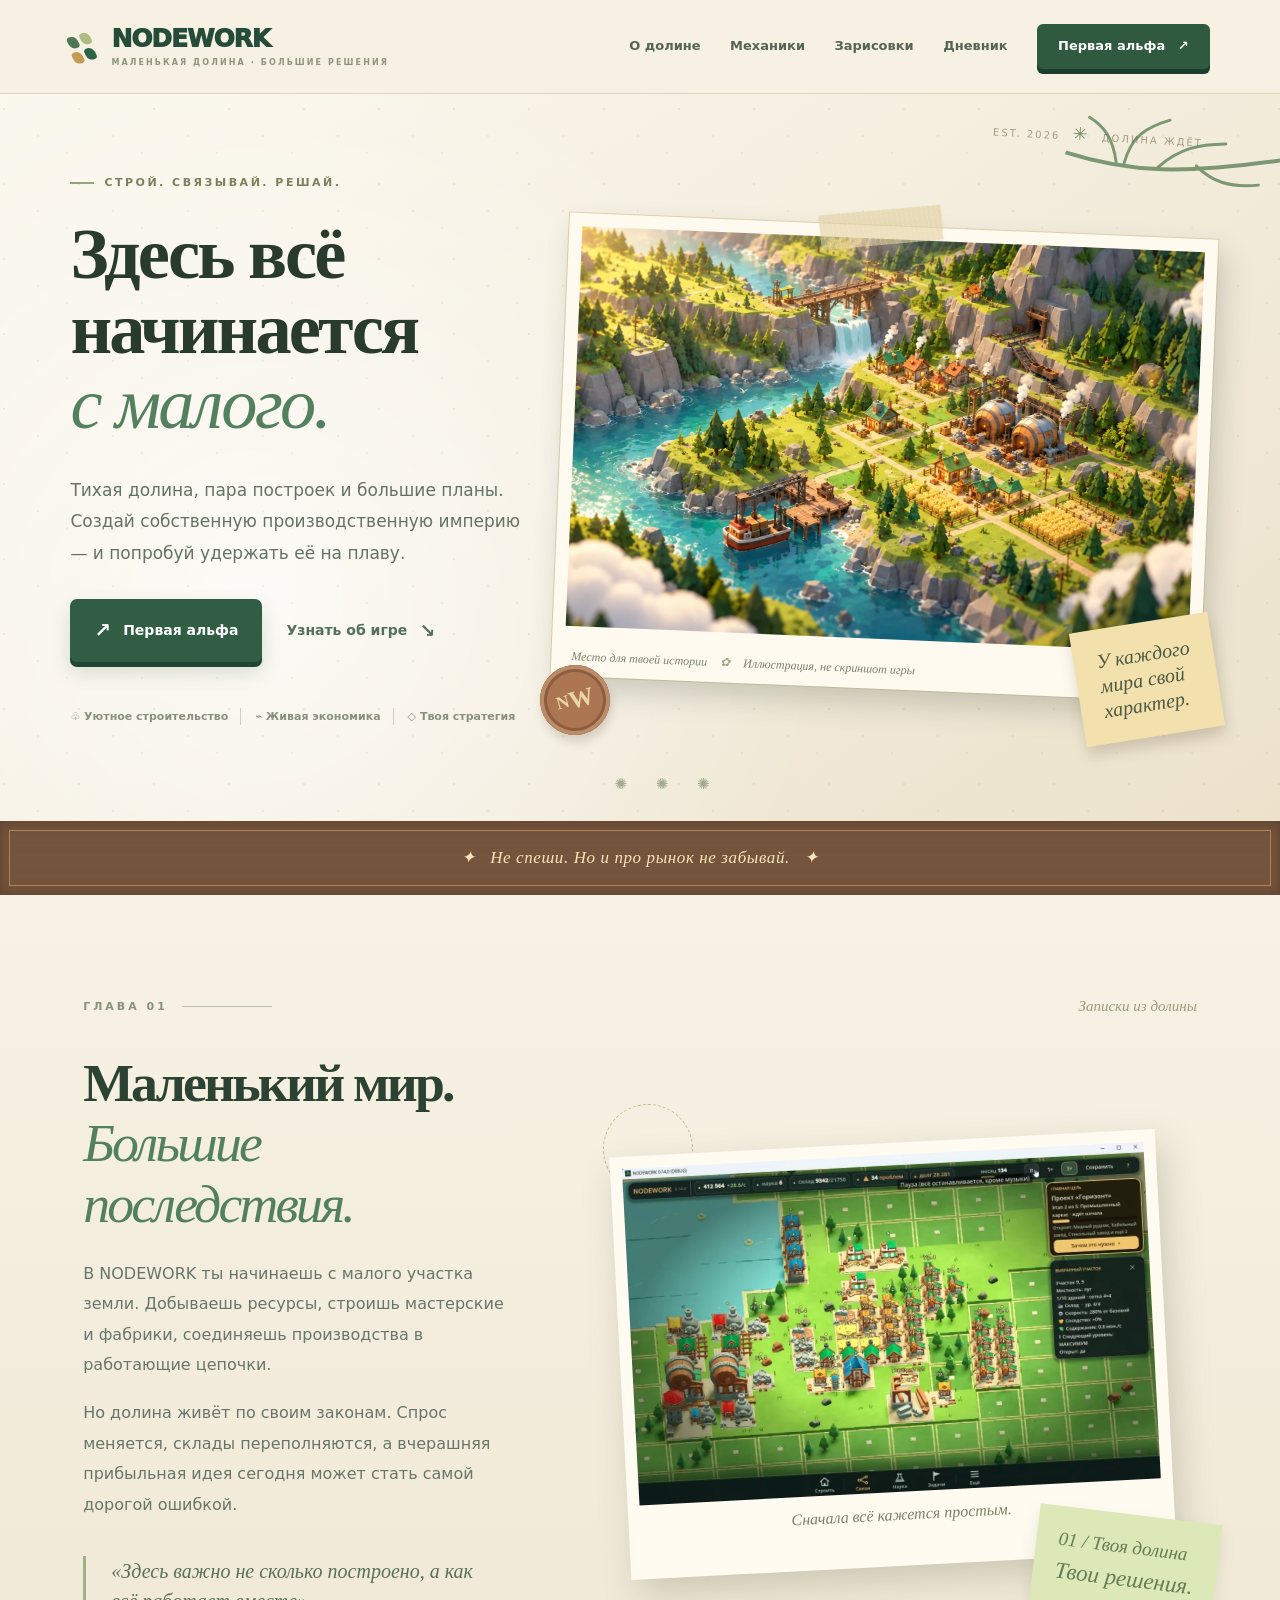
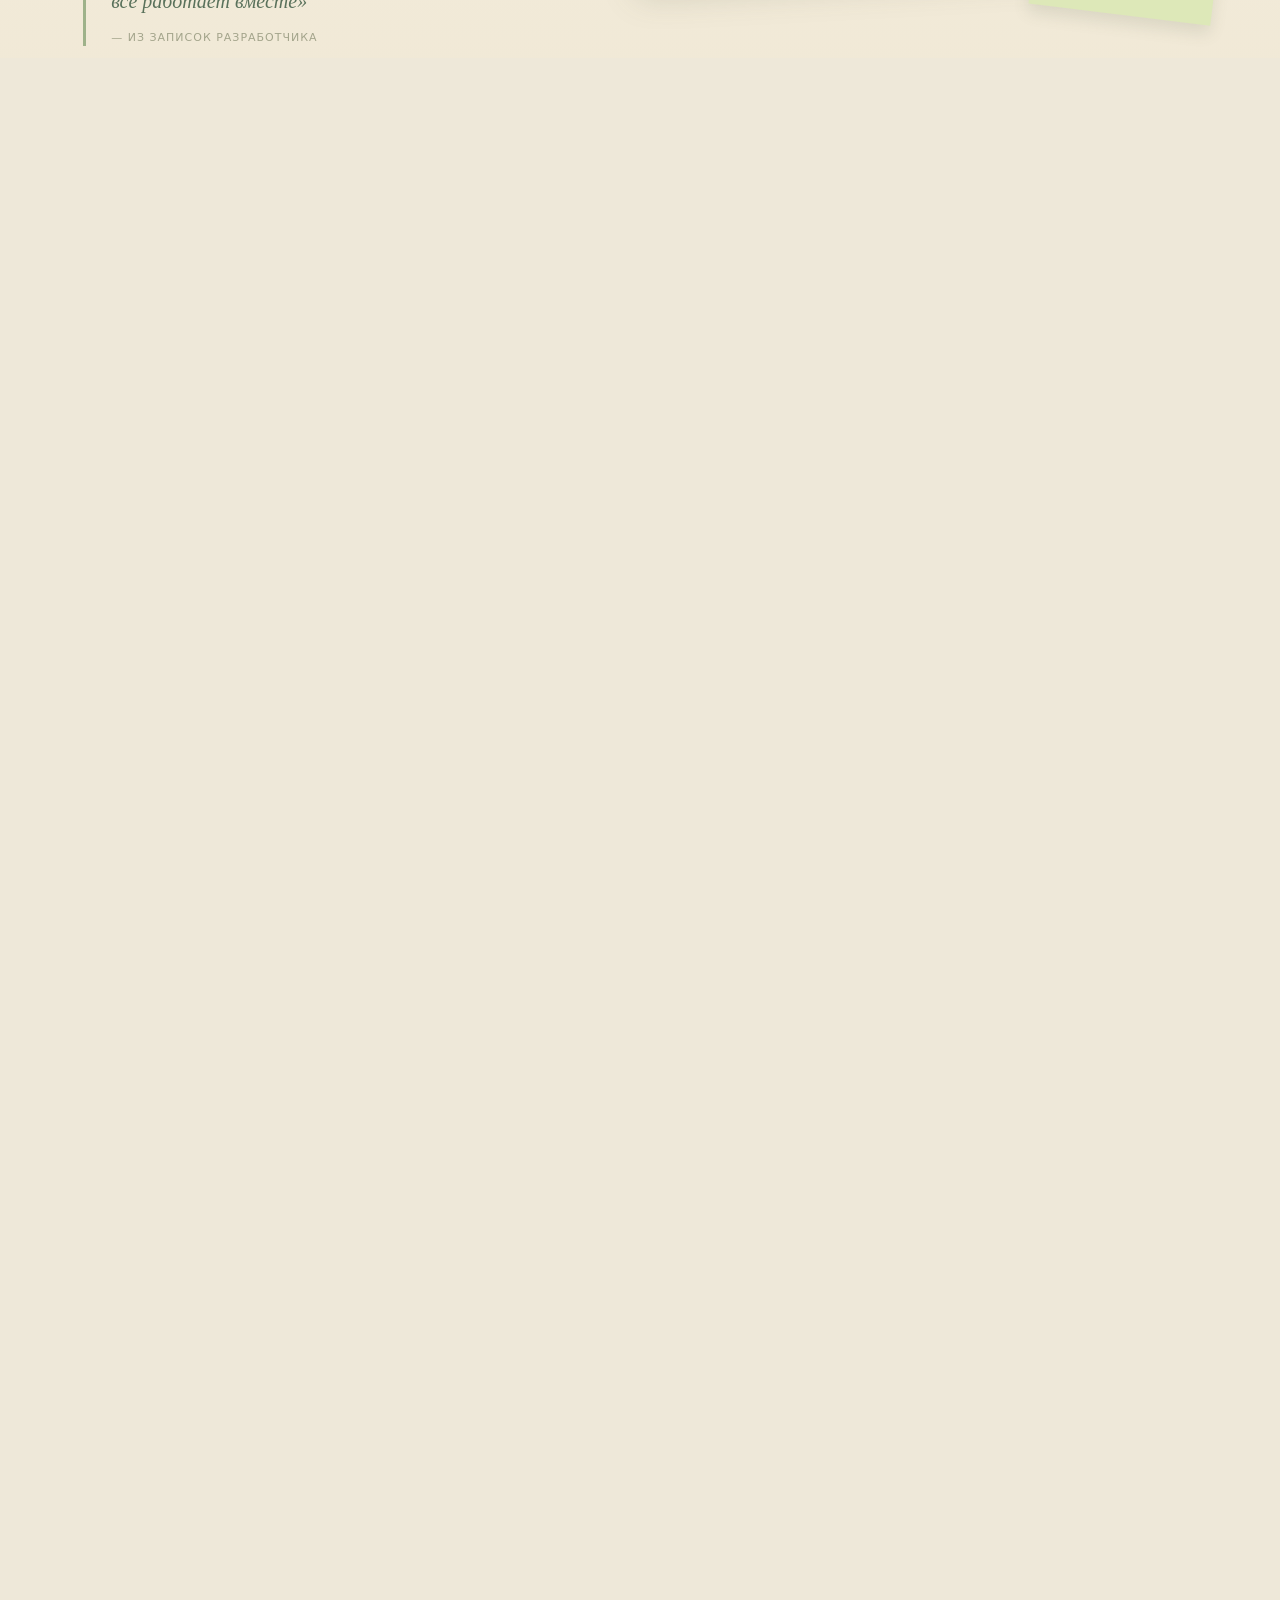
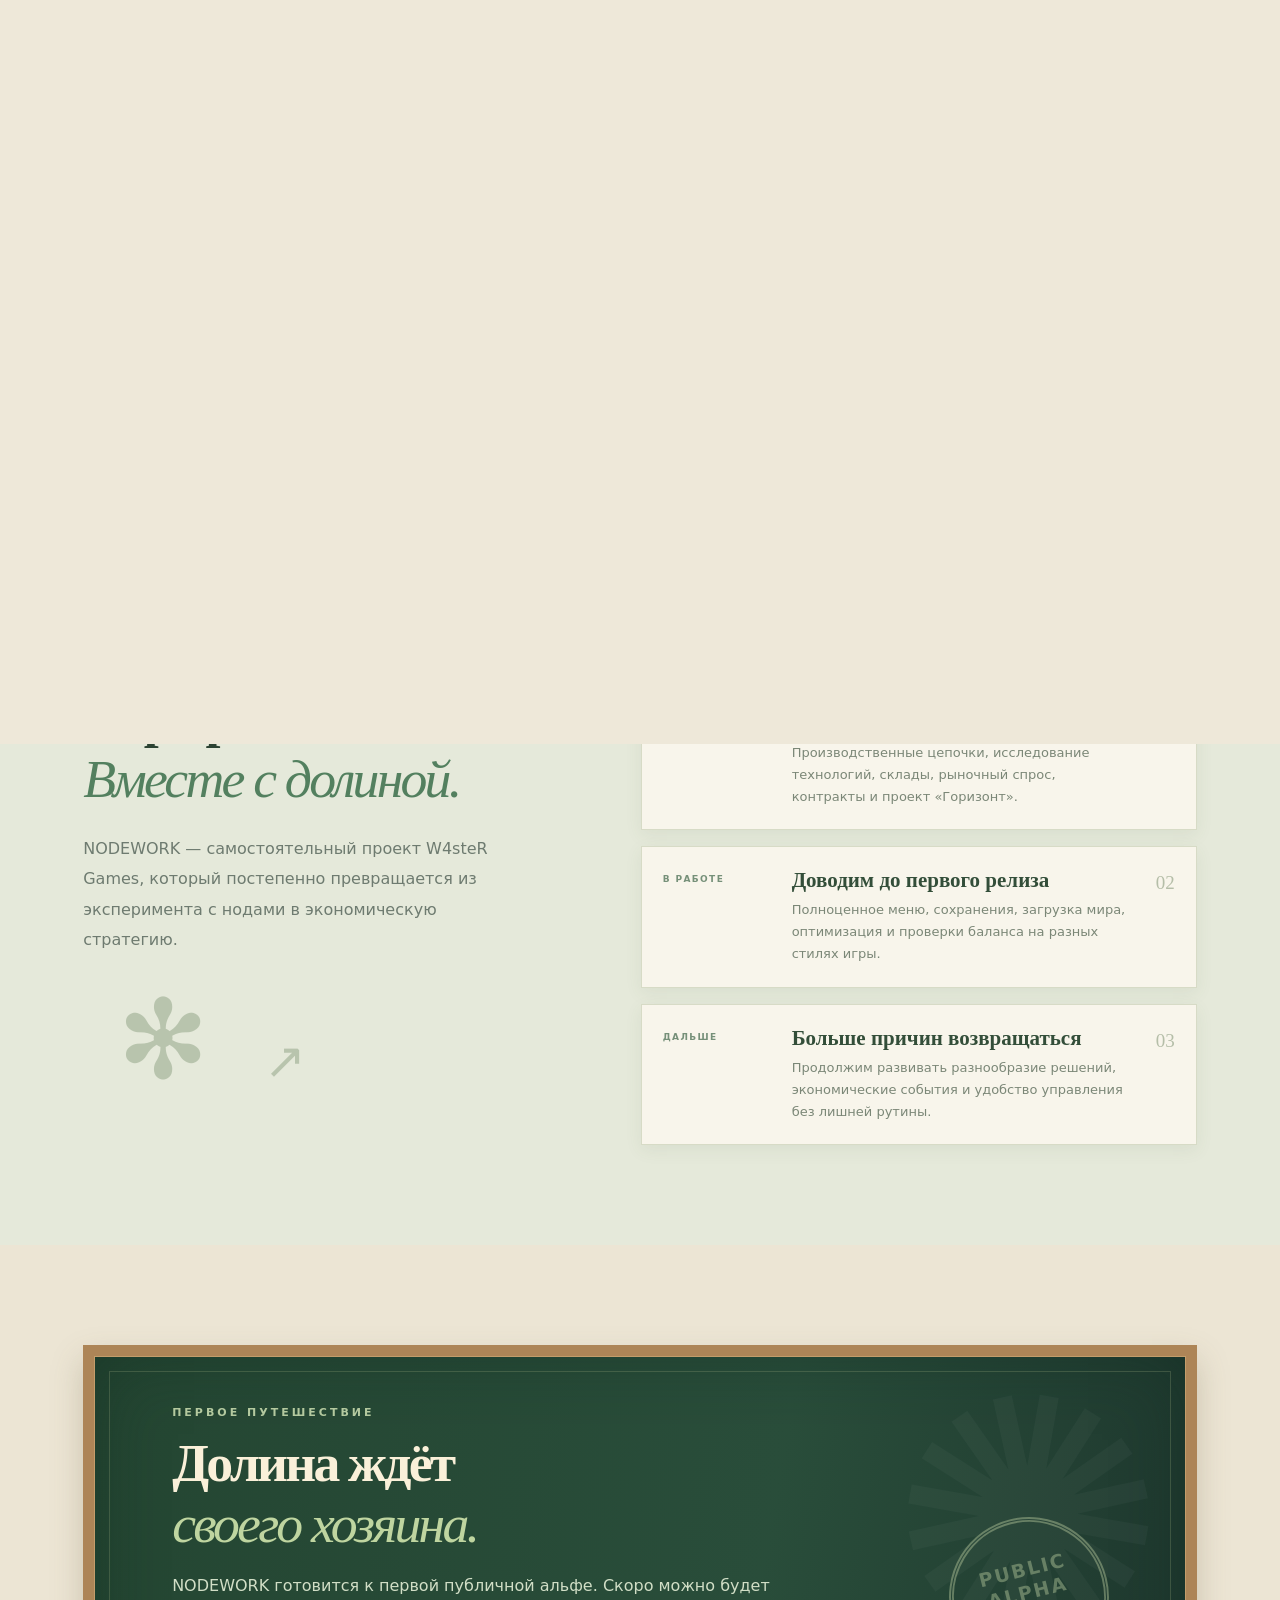
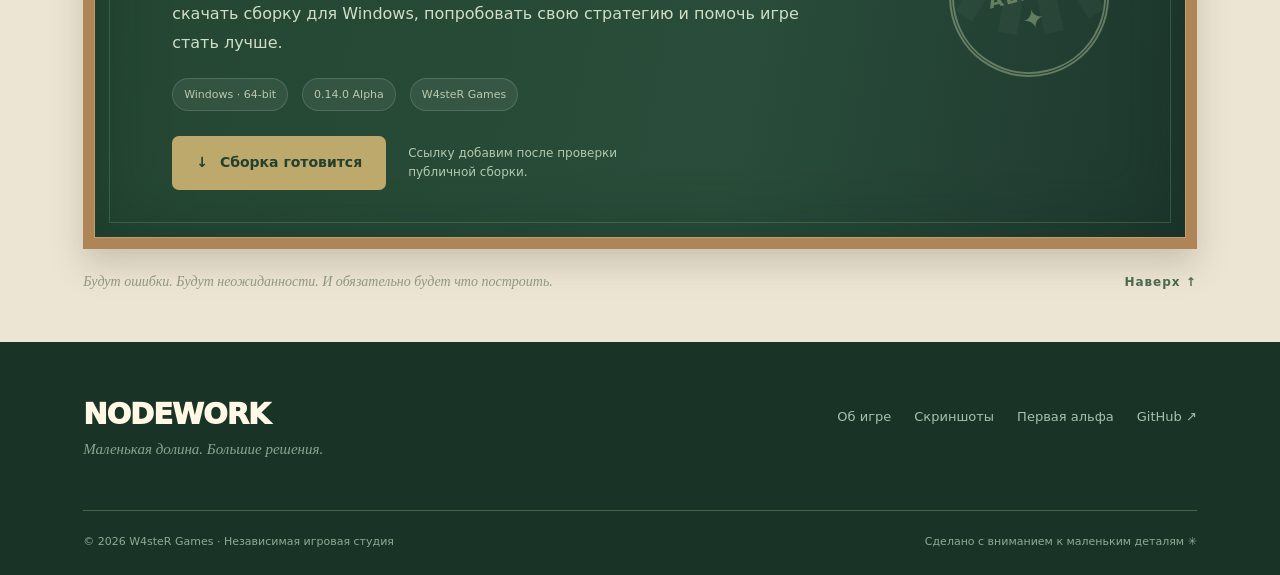
==== nodework/index.html @ a74136e9 "feat(nodework): publish complete alpha landing site with artwork and screenshots" ====
<!doctype html>
<html lang="ru">
<head>
  <meta charset="utf-8">
  <meta name="viewport" content="width=device-width, initial-scale=1">
  <meta name="theme-color" content="#20392d">
  <meta name="description" content="NODEWORK — уютная экономическая стратегия о производстве, логистике, изменчивом рынке и большой мечте маленькой долины. Игра от W4steR Games.">
  <meta property="og:type" content="website">
  <meta property="og:title" content="NODEWORK — маленькая долина, большие решения">
  <meta property="og:description" content="Построй производство, наладь связи, освой рынок. Первая публичная альфа готовится.">
  <meta property="og:image" content="assets/valley-illustration.webp">
  <link rel="icon" type="image/png" href="assets/favicon.png">
  <link rel="preload" as="image" href="assets/valley-illustration.webp">
  <link rel="stylesheet" href="styles.css">
  <title>NODEWORK — маленькая долина, большие решения</title>
  <script defer src="site.config.js"></script>
  <script defer src="script.js"></script>
</head>
<body>
  <a class="skip-link" href="#main">Перейти к содержимому</a>
  <div class="site-shell" id="top">
    <header class="header" id="site-header">
      <a class="brand" href="#top" aria-label="NODEWORK, на главную">
        <span class="brand-mark" aria-hidden="true"><span></span><span></span><span></span><span></span></span>
        <span class="brand-type">NODEWORK<small>маленькая долина · большие решения</small></span>
      </a>
      <nav class="nav" id="main-nav" aria-label="Главная навигация">
        <a href="#world">О долине</a>
        <a href="#features">Механики</a>
        <a href="#gallery">Зарисовки</a>
        <a href="#journal">Дневник</a>
        <a href="#download" class="nav-cta">Первая альфа <span aria-hidden="true">↗</span></a>
      </nav>
      <button class="menu-toggle" aria-label="Открыть меню" aria-expanded="false" aria-controls="main-nav"><span></span><span></span><span></span></button>
    </header>

    <main id="main">
      <section class="hero paper-surface" aria-labelledby="hero-title">
        <div class="hero-stamp" aria-hidden="true">EST. 2026 <span>✳</span> ДОЛИНА ЖДЁТ</div>
        <div class="hero-copy">
          <p class="eyebrow"><span class="eyebrow-line"></span> СТРОЙ. СВЯЗЫВАЙ. РЕШАЙ.</p>
          <h1 id="hero-title">Здесь всё<br>начинается<br><em>с малого.</em></h1>
          <p class="hero-intro">Тихая долина, пара построек и большие планы. Создай собственную производственную империю — и попробуй удержать её на плаву.</p>
          <div class="hero-actions">
            <a class="button button-primary" href="#download"><span aria-hidden="true">↗</span> Первая альфа</a>
            <a class="button button-text" href="#world">Узнать об игре <span aria-hidden="true">↘</span></a>
          </div>
          <div class="hero-chips"><span>♧ Уютное строительство</span><span>⌁ Живая экономика</span><span>◇ Твоя стратегия</span></div>
        </div>
        <div class="hero-art-wrap">
          <div class="ornament-branches" aria-hidden="true"><svg viewBox="0 0 220 130" fill="none"><path d="M0 92C70 83 119 61 205 5" stroke="currentColor" stroke-width="4" stroke-linecap="round"/><path d="M59 77C54 48 64 34 83 17M92 66C104 39 120 27 145 15M127 48C149 56 167 54 193 39M51 79C38 59 25 51 7 49" stroke="currentColor" stroke-width="3" stroke-linecap="round"/></svg></div>
          <figure class="hero-photo photo-paper">
            <img src="assets/valley-illustration.webp" alt="Иллюстрация уютной долины с лесами, водой, домиками и небольшой промышленностью" width="1672" height="941" fetchpriority="high">
            <figcaption>Место для твоей истории <span>✿</span> Иллюстрация, не скриншот игры</figcaption>
          </figure>
          <div class="photo-tape tape-top" aria-hidden="true"></div>
          <div class="note hand-note"><span class="hand-icon" aria-hidden="true">↗</span> У каждого<br>мира свой<br>характер.</div>
          <div class="wax-seal" aria-hidden="true">N<span>W</span></div>
        </div>
        <div class="hero-bottom-art" aria-hidden="true">✺ ✺ ✺</div>
      </section>

      <div class="wood-banner"><div class="banner-inner">✦ &nbsp; Не спеши. Но и про рынок не забывай. &nbsp; ✦</div></div>

      <section class="section world" id="world" aria-labelledby="world-title">
        <div class="section-heading"><span class="chapter">ГЛАВА 01 <i></i></span><span class="side-script">Записки из долины</span></div>
        <div class="world-grid">
          <div class="world-copy">
            <h2 id="world-title">Маленький мир.<br><em>Большие последствия.</em></h2>
            <p>В NODEWORK ты начинаешь с малого участка земли. Добываешь ресурсы, строишь мастерские и фабрики, соединяешь производства в работающие цепочки.</p>
            <p>Но долина живёт по своим законам. Спрос меняется, склады переполняются, а вчерашняя прибыльная идея сегодня может стать самой дорогой ошибкой.</p>
            <div class="quote">«Здесь важно не сколько построено, а как всё работает вместе»<span>— из записок разработчика</span></div>
          </div>
          <div class="world-visual">
            <figure class="snapshot snapshot-main"><img src="assets/gameplay-industry.webp" width="1166" height="756" loading="lazy" alt="Реальный игровой скриншот NODEWORK: промышленная долина с множеством построек"><figcaption>Сначала всё кажется простым.</figcaption></figure>
            <div class="mini-note">01 / Твоя долина<br><strong>Твои решения.</strong></div>
            <div class="doodle-circle" aria-hidden="true"></div>
          </div>
        </div>
      </section>

      <section class="section features" id="features" aria-labelledby="features-title">
        <div class="section-heading"><span class="chapter">ГЛАВА 02 <i></i></span><span class="side-script">Как здесь всё устроено</span></div>
        <h2 id="features-title">Своя долина.<br><em>Свои правила.</em></h2>
        <p class="section-lede">Каждое решение связывает ресурсы, деньги и возможности. Универсального рецепта нет — и в этом всё удовольствие.</p>
        <div class="feature-grid">
          <article class="feature-card"><div class="feature-number">01 <span>↗</span></div><div class="feature-symbol" aria-hidden="true">▥</div><h3>Строй и развивай</h3><p>Покупай землю, возводи мастерские, добывай ресурсы и открывай новые производства.</p><div class="feature-underline"></div></article>
          <article class="feature-card"><div class="feature-number">02 <span>↗</span></div><div class="feature-symbol" aria-hidden="true">⌘</div><h3>Соединяй цепочки</h3><p>Связывай здания в производственную сеть, управляй потоками и находи узкие места.</p><div class="feature-underline"></div></article>
          <article class="feature-card"><div class="feature-number">03 <span>↗</span></div><div class="feature-symbol" aria-hidden="true">⌁</div><h3>Чувствуй рынок</h3><p>Следи за спросом и расходами. Перепроизводство способно превратить прибыль в убытки.</p><div class="feature-underline"></div></article>
          <article class="feature-card"><div class="feature-number">04 <span>↗</span></div><div class="feature-symbol" aria-hidden="true">✧</div><h3>Иди к «Горизонту»</h3><p>Выполняй контракты, изучай технологии и шаг за шагом развивай главный проект долины.</p><div class="feature-underline"></div></article>
        </div>
      </section>

      <section class="section gallery" id="gallery" aria-labelledby="gallery-title">
        <div class="section-heading"><span class="chapter">ГЛАВА 03 <i></i></span><span class="side-script">Не рисунки — настоящая игра</span></div>
        <div class="gallery-top"><div><h2 id="gallery-title">Зарисовки<br><em>из настоящей игры.</em></h2><p>Скриншоты рабочих сборок. Всё ещё меняется — особенно когда кто-нибудь находит способ сломать экономику.</p></div><div class="gallery-sticker">СНЯТО<br>В ДОЛИНЕ <span>✱</span></div></div>
        <div class="gallery-grid">
          <button class="gallery-photo first" type="button" data-gallery="0" aria-label="Увеличить скриншот: производственная долина"><span class="tape" aria-hidden="true"></span><img src="assets/gameplay-industry.webp" loading="lazy" alt="Промышленная долина с постройками"><span class="gallery-caption">01 — Заводы и мастерские <b>↗</b></span></button>
          <button class="gallery-photo second" type="button" data-gallery="1" aria-label="Увеличить скриншот: производственная сеть"><span class="tape" aria-hidden="true"></span><img src="assets/gameplay-network.webp" loading="lazy" alt="Производственная сеть с десятками разноцветных связей"><span class="gallery-caption">02 — Ноды и связи <b>↗</b></span></button>
          <button class="gallery-photo third" type="button" data-gallery="2" aria-label="Увеличить скриншот: рынок"><span class="tape" aria-hidden="true"></span><img src="assets/gameplay-market.webp" loading="lazy" alt="Интерфейс рынка и спроса в NODEWORK"><span class="gallery-caption">03 — Рынок и спрос <b>↗</b></span></button>
          <button class="gallery-photo fourth" type="button" data-gallery="3" aria-label="Увеличить скриншот: поселение"><span class="tape" aria-hidden="true"></span><img src="assets/gameplay-village.webp" loading="lazy" alt="Игровой мир NODEWORK, окружённый поселением"><span class="gallery-caption">04 — Посёлок вокруг долины <b>↗</b></span></button>
        </div>
        <p class="gallery-footnote">Нажми на фотографию, чтобы посмотреть её крупнее. Скриншоты сделаны в процессе разработки и могут отличаться от релизной версии.</p>
      </section>

      <section class="section journal" id="journal" aria-labelledby="journal-title">
        <div class="section-heading"><span class="chapter">ГЛАВА 04 <i></i></span><span class="side-script">Письма из мастерской</span></div>
        <div class="journal-grid">
          <div class="journal-heading"><h2 id="journal-title">Игра растёт.<br><em>Вместе с долиной.</em></h2><p>NODEWORK — самостоятельный проект W4steR Games, который постепенно превращается из эксперимента с нодами в экономическую стратегию.</p><div class="journal-sketch" aria-hidden="true">✻<span>↗</span></div></div>
          <div class="journal-posts">
            <article class="journal-post"><span class="post-tag">СЕЙЧАС / ALPHA</span><div><h3>Уже можно строить империю</h3><p>Производственные цепочки, исследование технологий, склады, рыночный спрос, контракты и проект «Горизонт».</p></div><span class="post-symbol">01</span></article>
            <article class="journal-post"><span class="post-tag">В РАБОТЕ</span><div><h3>Доводим до первого релиза</h3><p>Полноценное меню, сохранения, загрузка мира, оптимизация и проверки баланса на разных стилях игры.</p></div><span class="post-symbol">02</span></article>
            <article class="journal-post"><span class="post-tag">ДАЛЬШЕ</span><div><h3>Больше причин возвращаться</h3><p>Продолжим развивать разнообразие решений, экономические события и удобство управления без лишней рутины.</p></div><span class="post-symbol">03</span></article>
          </div>
        </div>
      </section>

      <section class="section release" id="download" aria-labelledby="download-title">
        <div class="release-board">
          <div class="release-doodle" aria-hidden="true">✺</div>
          <div class="release-content"><div class="release-kicker">ПЕРВОЕ ПУТЕШЕСТВИЕ</div><h2 id="download-title">Долина ждёт<br><em>своего хозяина.</em></h2><p>NODEWORK готовится к первой публичной альфе. Скоро можно будет скачать сборку для Windows, попробовать свою стратегию и помочь игре стать лучше.</p><div class="release-meta"><span>Windows · 64-bit</span><span id="version-label">0.14.0 Alpha</span><span>W4steR Games</span></div><div class="release-actions"><a id="download-link" class="button button-release is-unavailable" aria-disabled="true" tabindex="-1"><span aria-hidden="true">↓</span> <span id="download-text">Сборка готовится</span></a><span id="release-status" class="release-status">Ссылку добавим после проверки публичной сборки.</span></div></div>
          <div class="release-stamp" aria-hidden="true">PUBLIC<br>ALPHA <span>✦</span></div>
        </div>
        <div class="release-under"><span>Будут ошибки. Будут неожиданности. И обязательно будет что построить.</span><a href="#top">Наверх ↑</a></div>
      </section>
    </main>

    <footer class="footer"><div class="footer-top"><div><a class="footer-brand" href="#top">NODEWORK</a><p>Маленькая долина. Большие решения.</p></div><div class="footer-links"><a href="#world">Об игре</a><a href="#gallery">Скриншоты</a><a href="#download">Первая альфа</a><a id="repo-link" href="https://github.com/W4steR13" target="_blank" rel="noopener noreferrer">GitHub ↗</a></div></div><div class="footer-bottom"><span>© <span id="copyright-year">2026</span> W4steR Games · Независимая игровая студия</span><span>Сделано с вниманием к маленьким деталям ✳</span></div></footer>
  </div>

  <dialog id="lightbox" class="lightbox" aria-label="Просмотр скриншота"><div class="lightbox-content"><button type="button" id="close-lightbox" class="lightbox-close" aria-label="Закрыть просмотр">✕</button><img id="lightbox-image" alt=""><div class="lightbox-bottom"><span id="lightbox-title"></span><div><button id="prev-image" type="button" aria-label="Предыдущее изображение">←</button><button id="next-image" type="button" aria-label="Следующее изображение">→</button></div></div></div></dialog>
</body>
</html>
---- nodework/styles.css ----
:root{
  --ink:#273a2e;--deep:#20392d;--dark:#182e25;--green:#355e46;--green2:#4e7555;
  --cream:#f8f4e8;--paper:#f2ead9;--paper2:#e9dfcb;--sand:#ded0ad;--gold:#c29b5c;
  --muted:#677366;--line:rgba(59,76,54,.18);--shadow:0 20px 50px rgba(41,50,32,.13);
}
*{box-sizing:border-box}html{scroll-behavior:smooth;scroll-padding-top:95px}body{margin:0;color:var(--ink);background:#e4dfd0;font:16px/1.55 'Segoe UI',Inter,system-ui,-apple-system,sans-serif;overflow-x:hidden}button,a{-webkit-tap-highlight-color:transparent}button{font:inherit}a{color:inherit}a:focus-visible,button:focus-visible{outline:3px solid #bd9650;outline-offset:4px}::selection{background:#bcd1b0;color:#163526}
body:before{content:"";position:fixed;inset:0;z-index:-1;pointer-events:none;opacity:.42;background-image:radial-gradient(#8b855b 0.6px,transparent .8px),linear-gradient(90deg,transparent 99%,rgba(64,71,47,.03) 100%);background-size:7px 7px,44px 44px}
.site-shell{max-width:1600px;margin:0 auto;overflow:hidden;background:#eee8d9;box-shadow:0 0 90px rgba(19,29,22,.12)}
.skip-link{position:absolute;top:-60px;left:10px;background:var(--deep);color:white;padding:12px;z-index:99}.skip-link:focus{top:10px}
.header{height:94px;background:#f7f1e3;padding:0 clamp(24px,5.5vw,95px);display:flex;align-items:center;justify-content:space-between;border-bottom:1px solid #dcd3bd;position:relative;z-index:20}.brand{display:flex;align-items:center;gap:13px;text-decoration:none;white-space:nowrap}.brand-type{font-size:25px;line-height:1;letter-spacing:-1.1px;font-weight:950;color:#244c38}.brand-type small{display:block;letter-spacing:2.1px;text-transform:uppercase;font-size:8px;font-weight:700;color:#8d957d;margin-top:8px}.brand-mark{position:relative;display:grid;grid-template-columns:repeat(2,10px);gap:3px;width:28px;height:28px;transform:rotate(-18deg)}.brand-mark span{border-radius:4px 9px 3px 9px;background:var(--green2);transform:rotate(-7deg)}.brand-mark span:nth-child(2){background:#aebd86}.brand-mark span:nth-child(3){background:#c49a56}.brand-mark span:nth-child(4){background:#2c6545}
.nav{display:flex;align-items:center;gap:clamp(14px,2.3vw,35px)}.nav a{text-decoration:none;color:#546457;font-size:13px;font-weight:650;transition:color .2s}.nav a:hover{color:#1b4c35}.nav .nav-cta{padding:12px 21px;background:#2f5a40;color:#fff;border-radius:6px;box-shadow:0 5px 0 #1e3e2d}.nav .nav-cta:hover{color:#fff;background:#467550}.nav-cta span{padding-left:8px}.menu-toggle{display:none;border:0;background:none;padding:7px;cursor:pointer}.menu-toggle span{width:23px;height:2px;background:var(--deep);display:block;margin:5px}
.paper-surface{background:radial-gradient(circle at 20% 70%,rgba(255,255,255,.73),transparent 50%),linear-gradient(145deg,#fbf8ee,#ece2cc);position:relative}.paper-surface:before{content:"";position:absolute;inset:0;pointer-events:none;opacity:.29;background-image:url("data:image/svg+xml,%3Csvg xmlns='http://www.w3.org/2000/svg' width='75' height='75'%3E%3Ccircle cx='4' cy='15' r='.75' fill='%23917f62'/%3E%3Ccircle cx='38' cy='42' r='.65' fill='%238e8569'/%3E%3Ccircle cx='67' cy='59' r='.8' fill='%23b8a384'/%3E%3C/svg%3E")}
.hero{min-height:700px;padding:80px clamp(26px,5.5vw,95px) 96px;display:grid;grid-template-columns:minmax(370px,.85fr) minmax(420px,1.18fr);gap:22px;align-items:center}.hero-copy{position:relative;z-index:3}.eyebrow{display:flex;align-items:center;gap:10px;letter-spacing:2.5px;font-size:11px;color:#7a805b;font-weight:800;margin:0 0 26px}.eyebrow-line{width:24px;height:2px;background:#96a37c}.hero h1,h2{font-family:Georgia,'Times New Roman',serif;letter-spacing:-2.8px;font-weight:700}.hero h1{font-size:clamp(64px,5.65vw,94px);line-height:1.04;margin:0 0 32px;color:#283b2d}.hero h1 em,h2 em{font-style:italic;color:#53805f;font-weight:500}.hero-intro{font-size:17px;line-height:1.85;max-width:485px;color:#657365;margin:0 0 30px}.hero-actions{display:flex;gap:20px;align-items:center;flex-wrap:wrap}.button{display:inline-flex;align-items:center;justify-content:center;gap:12px;border-radius:7px;text-decoration:none;font-weight:750;cursor:pointer;transition:transform .2s,background .2s,box-shadow .2s;padding:16px 24px;font-size:14px;border:0}.button:hover{transform:translateY(-2px)}.button-primary{color:#fff;background:#315d45;box-shadow:0 5px 0 #214533,0 10px 20px #39684932}.button-primary:hover{background:#407251}.button-primary span{font-size:20px}.button-text{padding-left:4px;color:#53705c}.button-text:hover{color:#203f2b}.button-text span{font-size:19px}.hero-chips{display:flex;gap:14px;flex-wrap:wrap;color:#87917e;font-size:11px;margin-top:46px;font-weight:650}.hero-chips span{border-right:1px solid #d1ceb9;padding-right:12px}.hero-chips span:last-child{border:0}.hero-art-wrap{position:relative;padding:36px 0 20px}.hero-photo{position:relative;transform:rotate(2.4deg);transition:transform .3s}.hero-photo:hover{transform:rotate(.7deg)}.photo-paper{background:#fffaf0;padding:13px 13px 50px;box-shadow:7px 14px 28px #303d2e35,0 0 0 1px #e3d4b2;max-width:100%;margin:0}.hero-photo img{width:100%;height:400px;display:block;object-fit:cover;object-position:center}.hero-photo figcaption{position:absolute;bottom:10px;left:20px;right:15px;color:#7b806d;font-size:12px;font-family:Georgia,serif;font-style:italic}.hero-photo figcaption span{padding:0 10px;color:#a0a882}.photo-tape,.tape{position:absolute;z-index:5;height:35px;width:122px;top:20px;left:40%;transform:rotate(-5deg);background:repeating-linear-gradient(85deg,#e0cf9e97,#e0cf9e97 4px,#eddbb8b3 5px);box-shadow:0 1px 2px #6e6d4a22}.ornament-branches{position:absolute;color:#587f55;opacity:.77;top:-80px;right:-70px;width:215px;transform:rotate(25deg)}.ornament-branches svg{width:100%}.note{background:#f2e1ad;color:#4d5943;padding:20px 23px;position:absolute;right:-7px;bottom:-28px;z-index:3;box-shadow:0 9px 14px #4f422d33;transform:rotate(-9deg);font-family:Georgia,serif;font-style:italic;font-size:20px;line-height:1.25}.hand-icon{position:absolute;top:-22px;left:-22px;font-size:32px;color:#657751}.wax-seal{position:absolute;left:-20px;bottom:-26px;height:70px;width:70px;background:#ad7652;border-radius:50%;display:flex;align-items:center;justify-content:center;color:#ead5a7;font-family:Georgia,serif;font-weight:700;font-size:18px;box-shadow:inset 0 0 0 4px #bc8b67,inset 0 0 0 7px #8d5d41,0 7px 10px #534a3633;transform:rotate(-15deg)}.wax-seal span{font-size:25px}.hero-stamp{position:absolute;top:27px;right:6%;font-size:10px;letter-spacing:2px;color:#a49b81;transform:rotate(3deg)}.hero-stamp span{font-size:18px;margin:0 7px;color:#788a67}.hero-bottom-art{position:absolute;bottom:25px;left:48%;color:#a2a98e;letter-spacing:12px;font-size:15px}
.wood-banner{padding:9px;background:#74543d;box-shadow:inset 0 7px 10px #3c281b35,inset 0 -5px 9px #35241933}.banner-inner{text-align:center;color:#f7e4b7;font-family:Georgia,serif;font-style:italic;font-size:17px;letter-spacing:.6px;border:1px solid #af8253;padding:14px;background:repeating-linear-gradient(0deg,transparent,transparent 9px,#ffffff05 10px)}
.section{padding:100px clamp(28px,6.5vw,105px);position:relative}.section-heading{display:flex;justify-content:space-between;align-items:center;margin-bottom:34px;gap:20px}.chapter{font-size:11px;letter-spacing:3px;color:#89937c;font-weight:750;display:flex;gap:14px;align-items:center;white-space:nowrap}.chapter i{height:1px;background:#bcc1aa;width:90px;display:inline-block}.side-script{font-family:Georgia,serif;font-style:italic;color:#a09a7e;font-size:15px}h2{font-size:clamp(40px,4.2vw,67px);line-height:1.13;margin:0 0 24px;color:#2c4333}.section p{line-height:1.9}.world{background:linear-gradient(180deg,#f7f2e5,#f0e8d5)}.world-grid{display:grid;grid-template-columns:.85fr 1.15fr;align-items:center;gap:8vw}.world-copy p{max-width:440px;color:#687669;margin:0 0 18px}.quote{max-width:420px;margin-top:36px;padding-left:25px;border-left:3px solid #9eb28a;font-family:Georgia,serif;font-style:italic;font-size:20px;color:#59715b;line-height:1.5}.quote span{display:block;font-family:system-ui,sans-serif;font-size:11px;color:#a3a48b;font-style:normal;margin-top:14px;letter-spacing:1px;text-transform:uppercase}.world-visual{position:relative;padding:25px 30px 15px 5px}.snapshot{background:#fffbf1;padding:12px 12px 38px;box-shadow:7px 15px 35px #5e654d40;transform:rotate(-3deg);margin:0;position:relative;z-index:2}.snapshot img{display:block;width:100%;height:auto;aspect-ratio:1.55;object-fit:cover}.snapshot figcaption{font-family:Georgia,serif;font-style:italic;color:#7b816b;font-size:16px;text-align:center;padding-top:11px}.mini-note{position:absolute;right:-20px;bottom:-34px;background:#dde8b8;transform:rotate(7deg);z-index:3;padding:18px 22px;font-family:Georgia,serif;font-style:italic;font-size:19px;color:#657d55;box-shadow:0 8px 16px #58654c24}.mini-note strong{font-size:23px;font-weight:500}.doodle-circle{position:absolute;border:1px dashed #c5b98f;left:-12px;top:-14px;width:90px;height:90px;border-radius:50%}
.features{background:#e7e6d4;background-image:linear-gradient(90deg,#e9e9d6bb,#e0e8d9bb)}.features h2{margin-bottom:12px}.section-lede{max-width:750px;color:#70806e;margin:0 0 45px}.feature-grid{display:grid;grid-template-columns:repeat(4,1fr);gap:17px}.feature-card{background:#f8f4e9;border:1px solid #d8d3be;min-height:315px;position:relative;padding:23px 23px 27px;box-shadow:0 8px 22px #50674d15;transition:transform .22s,box-shadow .22s}.feature-card:hover{transform:translateY(-6px) rotate(-.4deg);box-shadow:0 16px 30px #516b5226}.feature-number{display:flex;justify-content:space-between;font-size:11px;letter-spacing:2px;color:#9aa58e}.feature-number span{font-size:18px}.feature-symbol{font-size:39px;color:#48734f;margin-top:21px;line-height:1}.feature-card h3{font-family:Georgia,serif;font-size:22px;font-weight:700;color:#314b39;margin:23px 0 8px}.feature-card p{font-size:13px;color:#758071;line-height:1.85;margin:0}.feature-underline{width:35px;height:3px;background:#b6bc95;position:absolute;bottom:19px;left:23px}.feature-card:nth-child(2) .feature-underline{background:#bb9a69}.feature-card:nth-child(3) .feature-underline{background:#8aa3ac}.feature-card:nth-child(4) .feature-underline{background:#a0a6c2}
.gallery{background:#f3ead8;background-image:radial-gradient(circle at 6% 8%,#f9f5e8,transparent 55%)}.gallery-top{display:flex;justify-content:space-between;align-items:center;gap:25px;margin-bottom:35px}.gallery-top p{max-width:610px;color:#7d8575;margin:0}.gallery-sticker{flex:0 0 138px;width:138px;height:138px;border-radius:50%;border:2px dashed #9eac8f;color:#738965;transform:rotate(13deg);display:flex;flex-direction:column;align-items:center;justify-content:center;font-weight:800;letter-spacing:2px;font-size:12px;text-align:center}.gallery-sticker span{font-size:28px}.gallery-grid{display:grid;grid-template-columns:repeat(12,1fr);gap:27px 30px;padding:4px 10px 15px}.gallery-photo{appearance:none;display:flex;flex-direction:column;position:relative;text-align:left;cursor:zoom-in;background:#fffaf0;padding:12px 12px 9px;border:0;box-shadow:6px 13px 25px #56573a35;transition:transform .25s,box-shadow .25s;min-width:0;overflow:visible}.gallery-photo:hover{box-shadow:8px 20px 32px #4d533b4a!important;z-index:4}.gallery-photo img{width:100%;height:230px;object-fit:cover;background:#d4e0ca}.gallery-photo .gallery-caption{display:flex;justify-content:space-between;align-items:center;color:#737e6d;font-family:Georgia,serif;font-style:italic;font-size:14px;min-height:37px;padding:9px 4px 0}.gallery-caption b{font-family:sans-serif;font-size:18px}.gallery-photo .tape{width:86px;height:28px;top:-15px;left:calc(50% - 43px);transform:rotate(-4deg)}.gallery-photo.first{grid-column:span 7;transform:rotate(-1.2deg)}.gallery-photo.first:hover{transform:rotate(0) translateY(-6px)}.gallery-photo.second{grid-column:span 5;transform:rotate(2.3deg)}.gallery-photo.second:hover{transform:rotate(0) translateY(-6px)}.gallery-photo.third{grid-column:span 5;transform:rotate(-2deg)}.gallery-photo.third:hover{transform:rotate(0) translateY(-6px)}.gallery-photo.fourth{grid-column:span 7;transform:rotate(1.4deg)}.gallery-photo.fourth:hover{transform:rotate(0) translateY(-6px)}.gallery-photo.second img,.gallery-photo.third img{height:230px}.gallery-footnote{font-size:12px;color:#9a9a84;margin:30px 0 0;text-align:center}
.journal{background:#e5e9da}.journal-grid{display:grid;grid-template-columns:.9fr 1.1fr;gap:8vw}.journal-heading p{color:#6e7b70;max-width:415px}.journal-sketch{margin:30px 0 0 34px;color:#a6b59b;font-size:110px;font-family:Georgia,serif;opacity:.7;line-height:1}.journal-sketch span{font-size:50px;margin-left:55px}.journal-posts{display:flex;flex-direction:column;gap:16px}.journal-post{display:grid;grid-template-columns:115px 1fr 30px;gap:14px;align-items:start;background:#f8f5eb;border:1px solid #d7dbc6;padding:21px;box-shadow:0 5px 16px #49644414}.post-tag{font-size:9px;letter-spacing:1.4px;line-height:1.4;font-weight:850;color:#769079;padding-top:5px}.journal-post h3{font:700 21px/1.2 Georgia,serif;color:#334e39;margin:0 0 6px}.journal-post p{font-size:13px;line-height:1.7;color:#7b8777;margin:0}.post-symbol{font-family:Georgia,serif;font-size:19px;color:#b5bea8;justify-self:end}
.release{background:#ece5d4;padding-bottom:52px}.release-board{overflow:hidden;position:relative;display:flex;min-height:410px;background:linear-gradient(100deg,#244632,#294d3a 60%,#1e372e);border:11px solid #ad8557;box-shadow:inset 0 0 0 1px #c39d6b,inset 0 0 70px #0e291e66,0 15px 30px #6e604142;padding:48px 7%;color:#f5ebd4}.release-board:before{content:"";position:absolute;inset:15px;border:1px solid #8f9e764a;pointer-events:none}.release-content{position:relative;z-index:2;max-width:720px}.release-kicker{letter-spacing:3px;font-size:11px;color:#b4c99f;font-weight:800;margin-bottom:12px}.release h2{color:#faf0d9;margin:0 0 17px}.release h2 em{color:#bfd5a0}.release p{max-width:665px;color:#d1dec6;margin:0 0 20px;line-height:1.8}.release-meta{display:flex;gap:14px;flex-wrap:wrap;margin:16px 0 25px}.release-meta span{font-size:11px;color:#b9c9ae;padding:7px 11px;background:#ffffff11;border:1px solid #ffffff24;border-radius:20px}.release-actions{display:flex;align-items:center;gap:22px;flex-wrap:wrap}.button-release{background:#ddbd78;color:#243f2d;box-shadow:0 5px 0 #96733d}.button-release:hover{background:#edcb8a}.button-release.is-unavailable{opacity:.83;cursor:default;box-shadow:none}.button-release.is-unavailable:hover{transform:none}.release-status{font-size:12px;color:#b3c9ad;max-width:250px}.release-stamp{position:absolute;right:7%;top:50%;transform:translateY(-50%) rotate(-14deg);display:flex;flex-direction:column;align-items:center;justify-content:center;width:160px;height:160px;color:#b4c89c73;border:5px double #b5c89c73;border-radius:50%;font-size:19px;font-weight:900;letter-spacing:2px;line-height:1.2;text-align:center}.release-stamp span{font-size:27px}.release-doodle{position:absolute;top:0;right:20px;font-size:330px;line-height:1;color:#ffffff08;transform:rotate(10deg)}.release-under{display:flex;gap:20px;justify-content:space-between;align-items:center;color:#919982;font:italic 14px Georgia,serif;margin-top:25px}.release-under a{text-decoration:none;font:700 12px system-ui,sans-serif;letter-spacing:1px;color:#4c6850;white-space:nowrap}
.footer{background:#1a3327;color:#e6e8d9;padding:50px clamp(28px,6.5vw,105px) 25px}.footer-top{display:flex;justify-content:space-between;gap:35px}.footer-brand{color:#fff8e4;font-size:29px;font-weight:950;letter-spacing:-1px;text-decoration:none}.footer p{color:#8ba48f;font:italic 15px Georgia,serif;margin:4px 0}.footer-links{display:flex;gap:23px;flex-wrap:wrap;align-items:flex-start;padding-top:15px}.footer-links a{font-size:13px;text-decoration:none;color:#a8c0ab}.footer-links a:hover{color:#fff}.footer-bottom{border-top:1px solid #48624a;margin-top:48px;padding-top:22px;display:flex;justify-content:space-between;gap:12px;flex-wrap:wrap;font-size:11px;color:#8eab93}
.lightbox{border:0;padding:0;background:transparent;color:white;max-width:min(96vw,1350px);width:96%;max-height:96vh}.lightbox::backdrop{background:#071a13dc;backdrop-filter:blur(10px)}.lightbox-content{background:#102a21;padding:12px;position:relative;box-shadow:0 30px 70px #0008}.lightbox-content img{display:block;width:100%;max-height:77vh;object-fit:contain;background:#091a15}.lightbox-close{position:absolute;top:25px;right:25px;background:#10251dd9;border:1px solid #a2b29c70;border-radius:50%;color:#f0eee4;width:40px;height:40px;cursor:pointer}.lightbox-bottom{display:flex;justify-content:space-between;align-items:center;gap:20px;padding:15px 7px 4px;color:#e4e9d6;font:italic 17px Georgia,serif}.lightbox-bottom button{cursor:pointer;background:#294a38;color:#fff;border:1px solid #4c6d53;border-radius:50%;width:36px;height:36px;margin-left:7px}
.will-arrive{opacity:0;translate:0 15px;transition:opacity .55s,translate .55s}.arrived{opacity:1;translate:0 0}
@media(max-width:1200px){.hero{grid-template-columns:1fr 1fr;padding-top:70px;padding-bottom:70px}.hero h1{font-size:clamp(56px,6vw,82px)}.hero-photo img{height:350px}.note{font-size:17px}.feature-grid{grid-template-columns:repeat(2,1fr)}.feature-card{min-height:250px}.gallery-photo img,.gallery-photo.second img,.gallery-photo.third img{height:200px}}
@media(max-width:900px){.header{height:77px;padding:0 24px}.brand-type{font-size:23px}.nav{display:none;position:absolute;top:77px;left:0;right:0;background:#fffaf0;border-bottom:1px solid #d6d2bd;box-shadow:0 15px 25px #172b1c1c;padding:20px 28px;flex-direction:column;align-items:stretch;gap:18px}.nav.is-open{display:flex}.nav a{font-size:15px}.nav .nav-cta{display:inline-block;width:max-content}.menu-toggle{display:block}.hero{grid-template-columns:1fr;padding:65px 45px 85px;gap:20px}.hero-copy{max-width:660px}.hero h1{font-size:75px}.hero-art-wrap{margin:0 auto;width:min(100%,700px)}.hero-photo img{height:390px}.ornament-branches{right:0}.world-grid,.journal-grid{grid-template-columns:1fr;gap:45px}.world-copy p{max-width:680px}.world-visual{max-width:680px;margin:auto;width:100%}.gallery-grid{gap:20px}.gallery-photo.first,.gallery-photo.second,.gallery-photo.third,.gallery-photo.fourth{grid-column:span 6}.gallery-photo img,.gallery-photo.second img,.gallery-photo.third img{height:205px}.release-stamp{right:4%;opacity:.4}}
@media(max-width:620px){.hero{padding:53px 23px 72px;min-height:auto}.hero h1{font-size:clamp(47px,12vw,67px);letter-spacing:-2px;margin-bottom:22px}.hero-intro{font-size:15px}.hero-actions{gap:9px}.hero-chips{margin-top:31px;gap:8px}.hero-chips span{font-size:10px}.hero-art-wrap{margin-top:30px}.hero-photo img{height:255px}.photo-paper{padding:8px 8px 41px}.hero-photo figcaption{font-size:10px}.ornament-branches{width:130px;top:-27px;right:-18px}.note{font-size:13px;padding:12px;right:-4px;bottom:-23px}.wax-seal{width:54px;height:54px;left:-8px;bottom:-12px}.hero-stamp{display:none}.hero-bottom-art{display:none}.section{padding:64px 25px}.chapter i{width:35px}.side-script{font-size:12px}.section-heading{margin-bottom:25px}h2{font-size:clamp(35px,9vw,49px);letter-spacing:-1.5px}.quote{font-size:17px}.world-visual{padding:16px 10px 8px}.mini-note{right:-6px;bottom:-30px;font-size:14px}.mini-note strong{font-size:16px}.banner-inner{font-size:13px}.feature-grid{grid-template-columns:1fr;gap:12px}.feature-card{min-height:0;padding-bottom:36px}.gallery-sticker{display:none}.gallery-top{display:block}.gallery-grid{gap:22px;padding:0 10px}.gallery-photo.first,.gallery-photo.second,.gallery-photo.third,.gallery-photo.fourth{grid-column:span 12;transform:none}.gallery-photo img,.gallery-photo.second img,.gallery-photo.third img{height:auto;aspect-ratio:1.7}.gallery-photo .gallery-caption{font-size:13px}.journal-post{grid-template-columns:1fr 30px;gap:7px}.post-tag{grid-column:span 2}.journal-post h3{font-size:20px}.journal-sketch{display:none}.release-board{padding:34px 24px 45px;border-width:7px;min-height:0}.release-stamp{display:none}.release-status{max-width:none}.release-under{font-size:12px}.footer-top{flex-direction:column;gap:14px}.footer-links{gap:12px 20px}.footer-bottom{margin-top:32px}.lightbox-content img{max-height:65vh}.brand-type small{letter-spacing:1.2px}}
@media(prefers-reduced-motion:reduce){*,*:before,*:after{scroll-behavior:auto!important;transition:none!important;animation:none!important}.will-arrive{opacity:1;translate:0 0}}
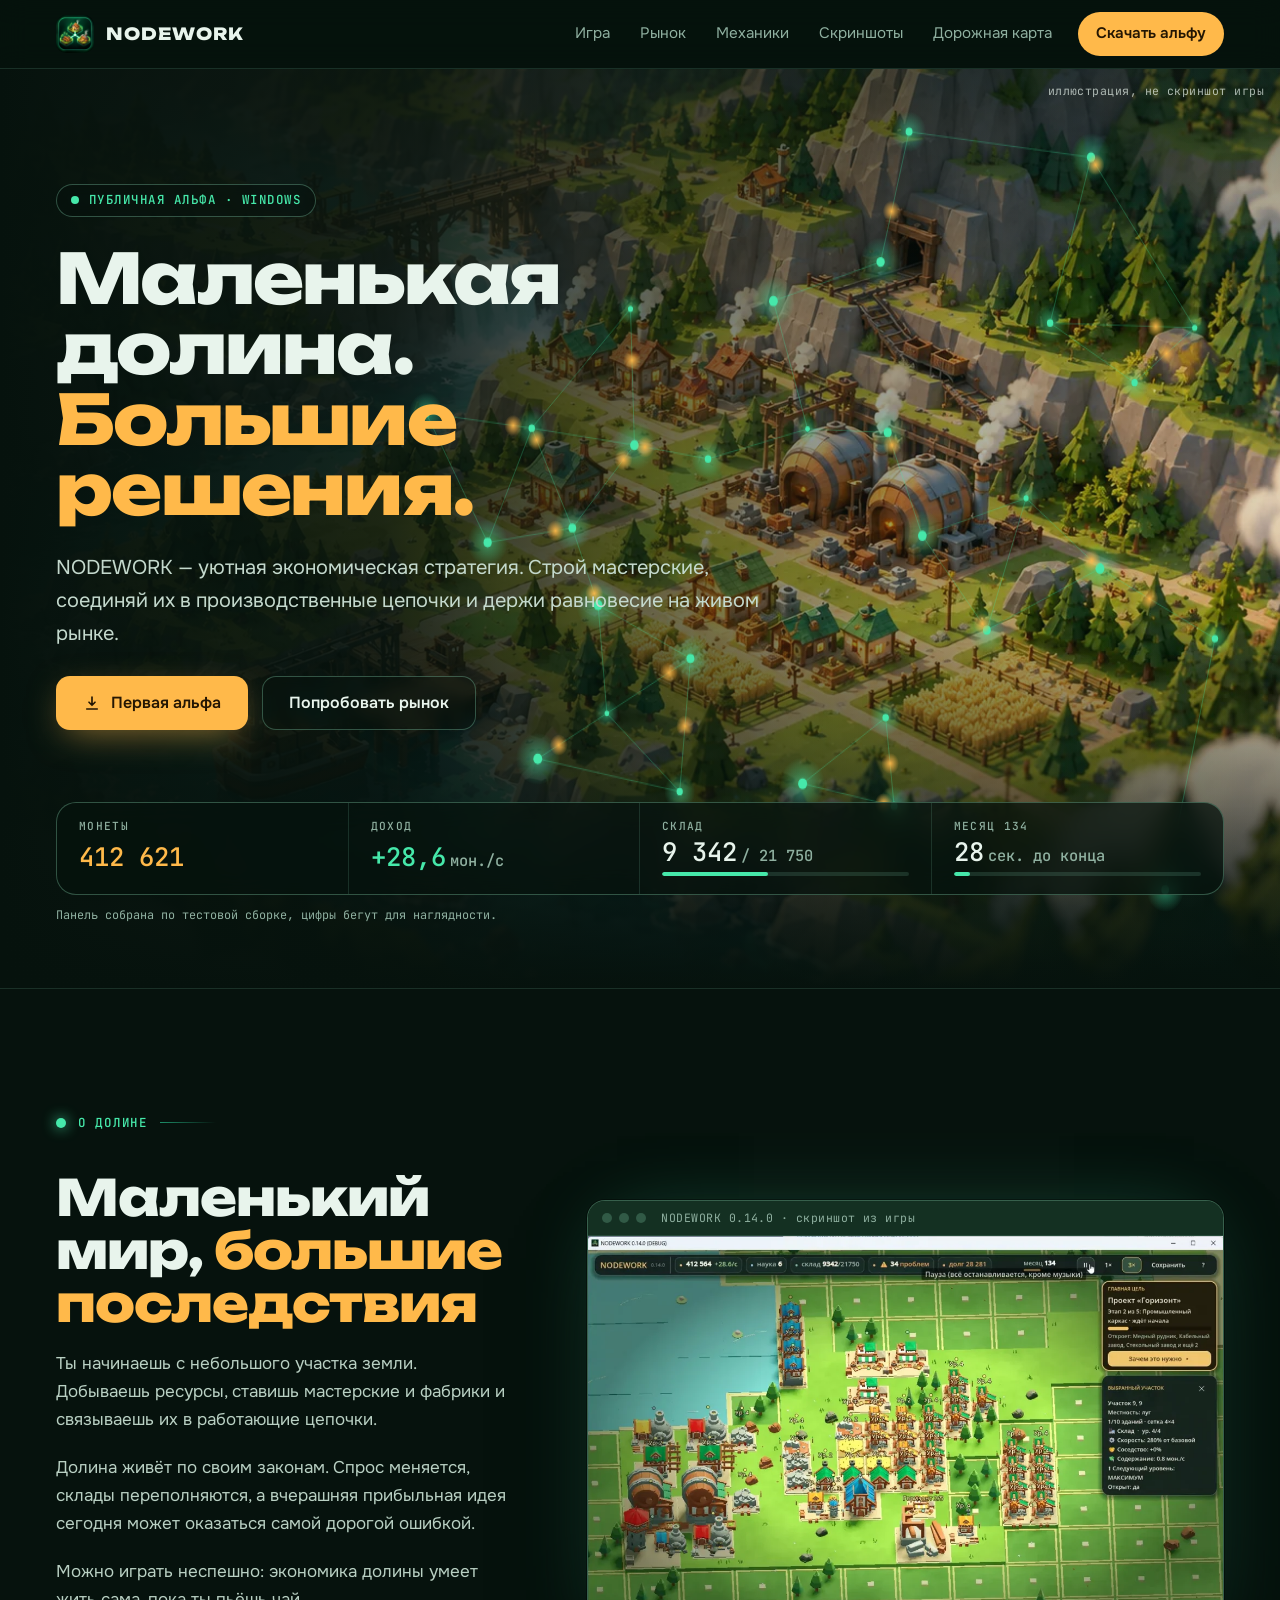
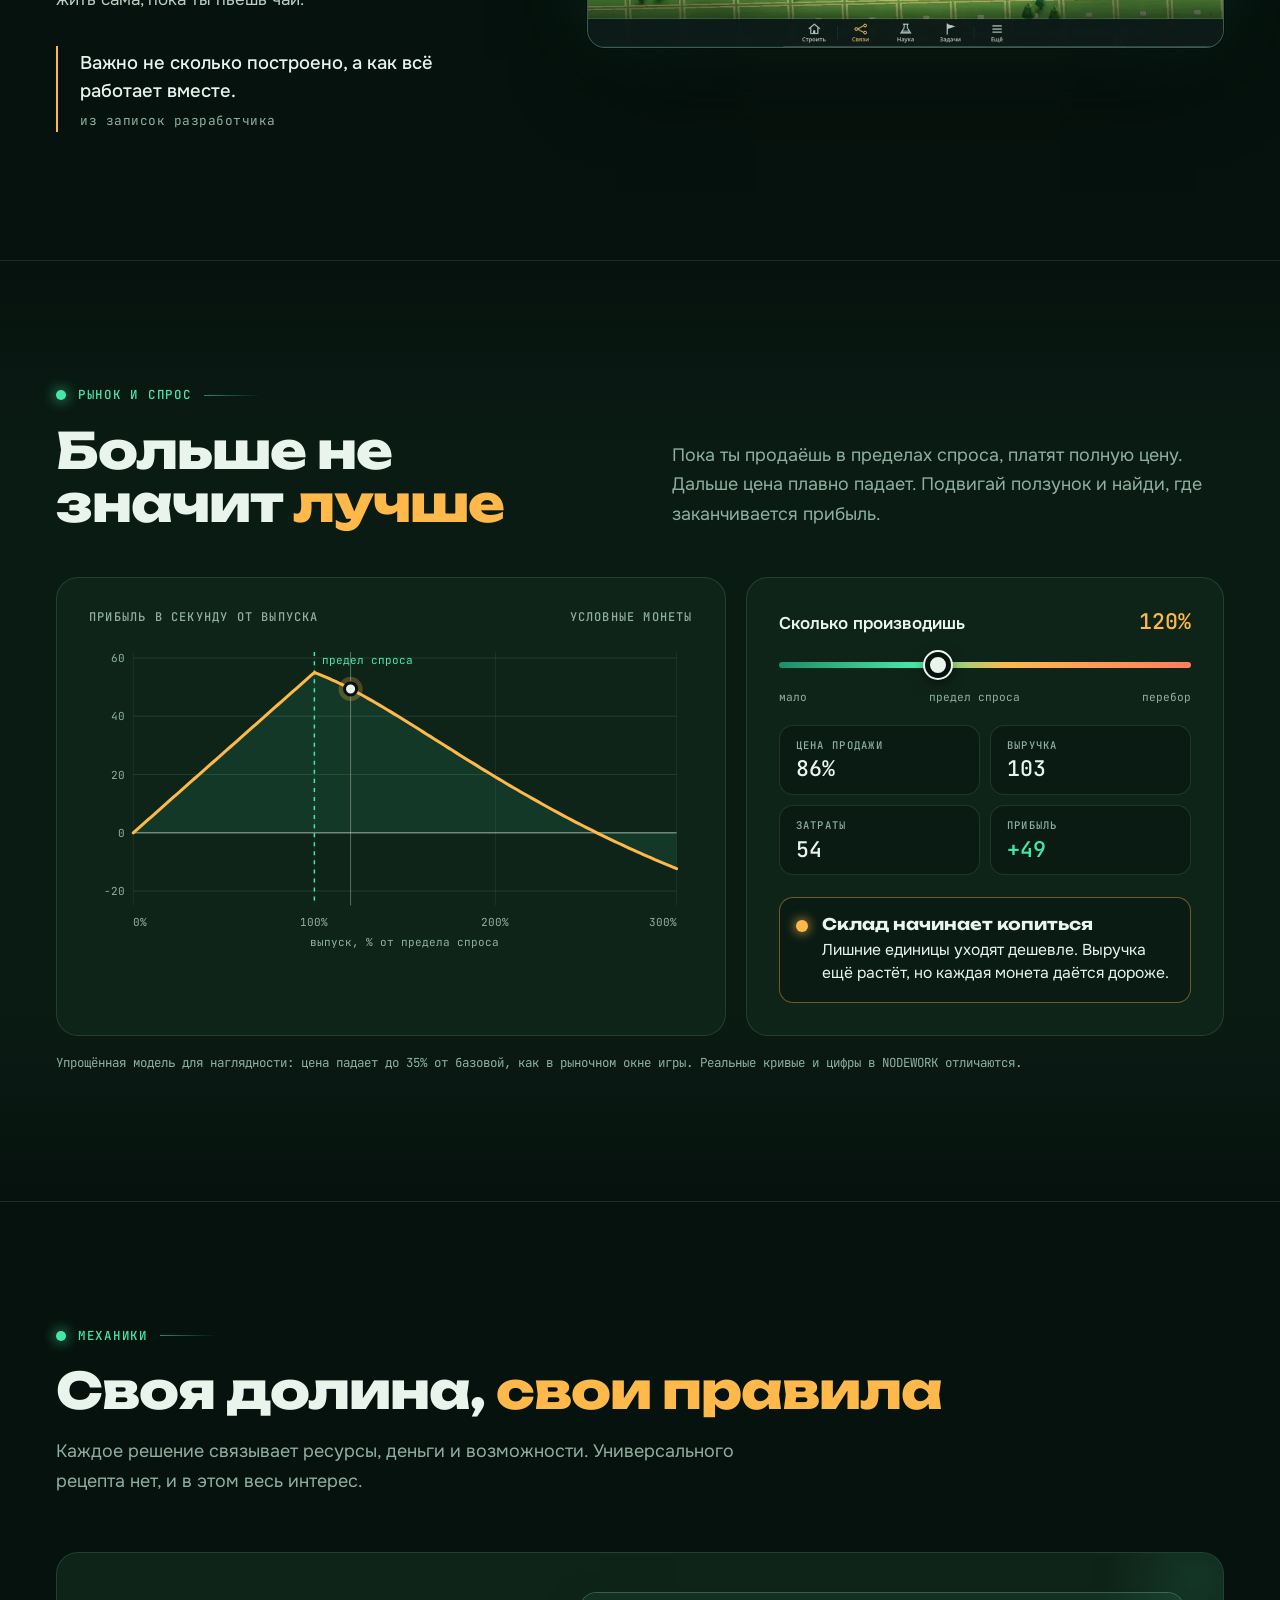
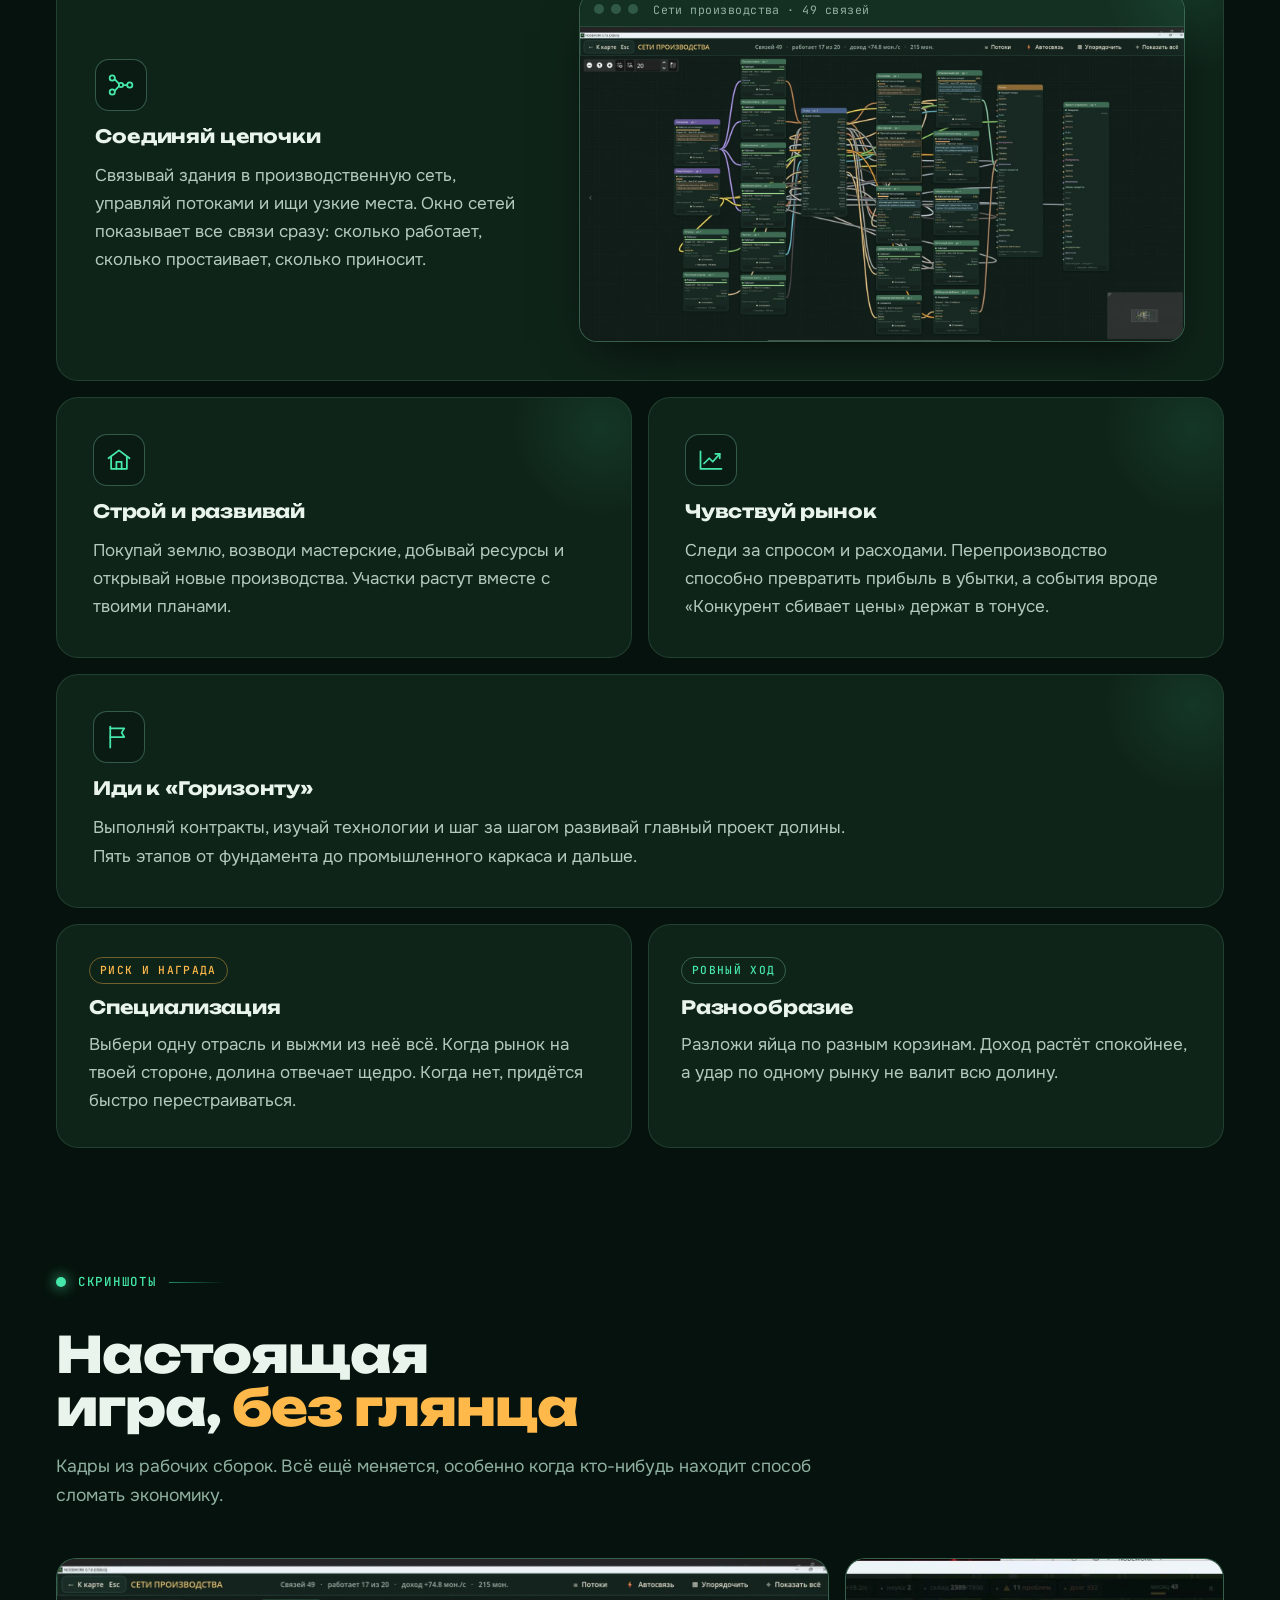
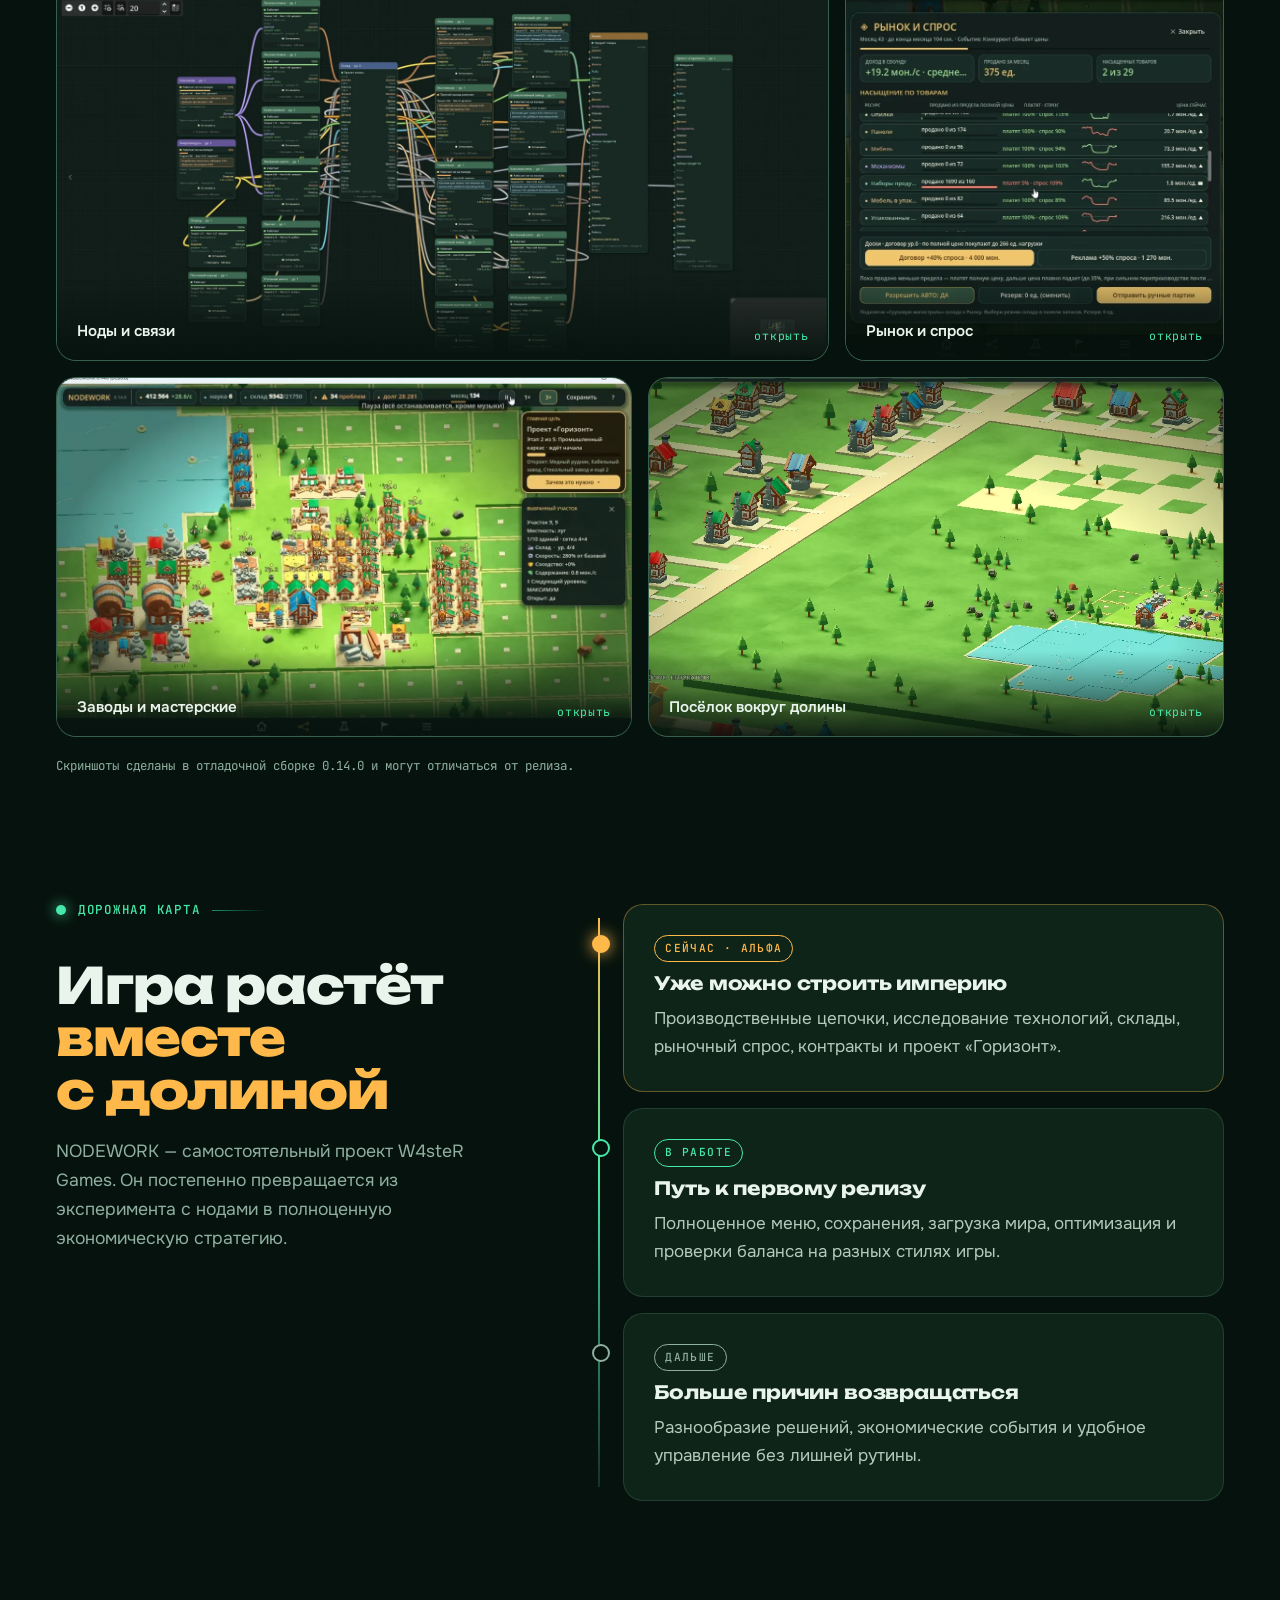
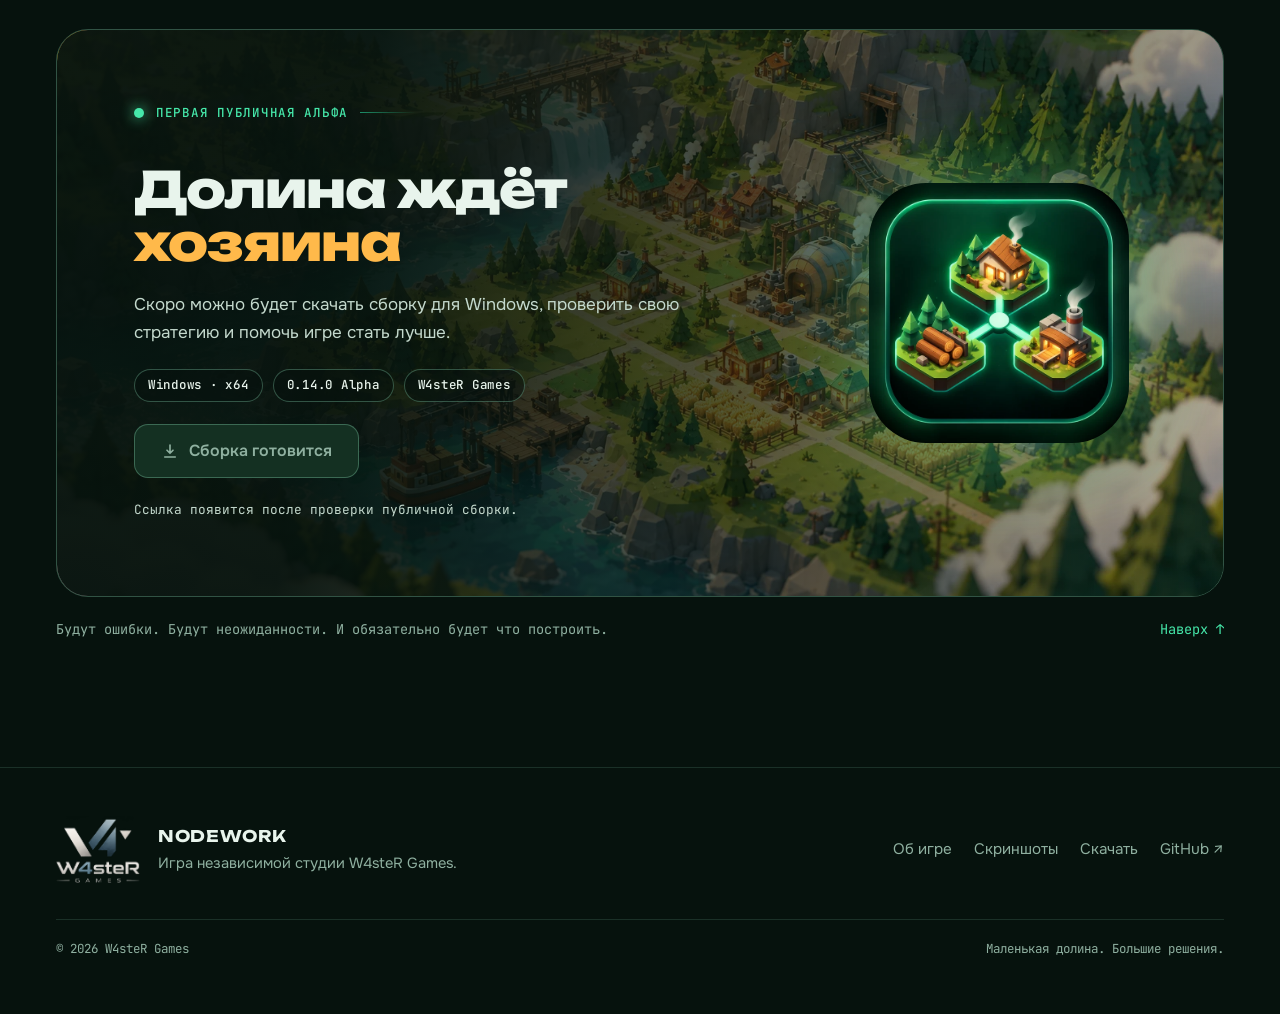
==== commit 967094cb: "feat(nodework): publish redesigned interactive alpha landing page" ====
--- a/nodework/index.html
+++ b/nodework/index.html
@@ -1,133 +1,592 @@
-<!doctype html>
-<html lang="ru">
-<head>
-  <meta charset="utf-8">
-  <meta name="viewport" content="width=device-width, initial-scale=1">
-  <meta name="theme-color" content="#20392d">
-  <meta name="description" content="NODEWORK — уютная экономическая стратегия о производстве, логистике, изменчивом рынке и большой мечте маленькой долины. Игра от W4steR Games.">
-  <meta property="og:type" content="website">
-  <meta property="og:title" content="NODEWORK — маленькая долина, большие решения">
-  <meta property="og:description" content="Построй производство, наладь связи, освой рынок. Первая публичная альфа готовится.">
-  <meta property="og:image" content="assets/valley-illustration.webp">
-  <link rel="icon" type="image/png" href="assets/favicon.png">
-  <link rel="preload" as="image" href="assets/valley-illustration.webp">
-  <link rel="stylesheet" href="styles.css">
-  <title>NODEWORK — маленькая долина, большие решения</title>
-  <script defer src="site.config.js"></script>
-  <script defer src="script.js"></script>
-</head>
-<body>
-  <a class="skip-link" href="#main">Перейти к содержимому</a>
-  <div class="site-shell" id="top">
-    <header class="header" id="site-header">
-      <a class="brand" href="#top" aria-label="NODEWORK, на главную">
-        <span class="brand-mark" aria-hidden="true"><span></span><span></span><span></span><span></span></span>
-        <span class="brand-type">NODEWORK<small>маленькая долина · большие решения</small></span>
-      </a>
-      <nav class="nav" id="main-nav" aria-label="Главная навигация">
-        <a href="#world">О долине</a>
-        <a href="#features">Механики</a>
-        <a href="#gallery">Зарисовки</a>
-        <a href="#journal">Дневник</a>
-        <a href="#download" class="nav-cta">Первая альфа <span aria-hidden="true">↗</span></a>
-      </nav>
-      <button class="menu-toggle" aria-label="Открыть меню" aria-expanded="false" aria-controls="main-nav"><span></span><span></span><span></span></button>
-    </header>
-
-    <main id="main">
-      <section class="hero paper-surface" aria-labelledby="hero-title">
-        <div class="hero-stamp" aria-hidden="true">EST. 2026 <span>✳</span> ДОЛИНА ЖДЁТ</div>
-        <div class="hero-copy">
-          <p class="eyebrow"><span class="eyebrow-line"></span> СТРОЙ. СВЯЗЫВАЙ. РЕШАЙ.</p>
-          <h1 id="hero-title">Здесь всё<br>начинается<br><em>с малого.</em></h1>
-          <p class="hero-intro">Тихая долина, пара построек и большие планы. Создай собственную производственную империю — и попробуй удержать её на плаву.</p>
-          <div class="hero-actions">
-            <a class="button button-primary" href="#download"><span aria-hidden="true">↗</span> Первая альфа</a>
-            <a class="button button-text" href="#world">Узнать об игре <span aria-hidden="true">↘</span></a>
+<!doctype html><html><head><meta charset=utf8><meta name=viewport content="width=device-width,initial-scale=1,viewport-fit=cover"><style>:root{color-scheme:light;box-sizing:border-box;padding-top:env(safe-area-inset-top,0px);padding-bottom:env(safe-area-inset-bottom,0px)}html{scroll-padding-top:env(safe-area-inset-top,0px)}body{margin:0;padding:0;font:14px -apple-system,BlinkMacSystemFont,sans-serif;background:#fff;color:#000}img{max-width:100%}[hidden]:not([hidden=until-found i]){display:none!important}</style></head><body>
+<title>NODEWORK</title>
+<meta name="claude:viewport-fit-sides" content="cover">
+<link rel="preconnect" href="https://fonts.googleapis.com">
+<link rel="preconnect" href="https://fonts.gstatic.com" crossorigin>
+<link rel="stylesheet" href="https://fonts.googleapis.com/css2?family=Onest:wght@400;500;600&family=Unbounded:wght@500;700;800&family=JetBrains+Mono:wght@400;500&display=swap">
+<style>
+/* Layout concept: a night valley. Full-bleed hero over the valley art with a live node network on top,
+   then a vertical "supply line" of sections: world, market simulator, mechanics, gallery, roadmap, download. */
+:root{
+  --bg:#06120d; --bg-rgb:6,18,13;
+  --bg-2:#0a1b14;
+  --panel:#0f2419;
+  --panel-2:#143022;
+  --line:rgba(150,235,195,.14);
+  --line-strong:rgba(150,235,195,.3);
+  --fg:#e8f4ec;
+  --mute:#8fb0a0;
+  --mint:#46e8aa;
+  --mint-dim:#1d8e68;
+  --gold:#ffb94a;
+  --on-gold:#241603;
+  --on-mint:#03150d;
+  --bad:#ff7d5e;
+  --f-display:'Unbounded','Onest',system-ui,sans-serif;
+  --f-body:'Onest',system-ui,-apple-system,'Segoe UI',sans-serif;
+  --f-mono:'JetBrains Mono',ui-monospace,'SFMono-Regular',Consolas,monospace;
+  --gutter-l:max(16px,env(safe-area-inset-left,0px));
+  --gutter-r:max(16px,env(safe-area-inset-right,0px));
+  --wrap:1200px;
+  color-scheme:dark;
+}
+*{box-sizing:border-box}
+html{scroll-behavior:smooth;scroll-padding-top:84px}
+body{background:var(--bg);color:var(--fg);font:400 1.0625rem/1.65 var(--f-body);margin:0;overflow-x:hidden;-webkit-font-smoothing:antialiased}
+body::before{content:"";position:fixed;inset:0 0 auto;height:env(safe-area-inset-top,0px);z-index:60;background:var(--bg)}
+img{display:block;max-width:100%;height:auto}
+a{color:inherit}
+h1,h2,h3,p{margin:0}
+:focus-visible{outline:2px solid var(--mint);outline-offset:3px;border-radius:6px}
+.wrap{width:100%;max-width:var(--wrap);margin-inline:auto;padding-left:var(--gutter-l);padding-right:var(--gutter-r)}
+.sr{position:absolute;width:1px;height:1px;overflow:hidden;clip:rect(0 0 0 0)}
+.skip{position:absolute;left:12px;top:-60px;background:var(--mint);color:var(--on-mint);padding:10px 16px;border-radius:8px;z-index:100;font-weight:600}
+.skip:focus{top:calc(env(safe-area-inset-top,0px) + 8px)}
+
+/* ---------- header ---------- */
+.header{position:sticky;top:env(safe-area-inset-top,0px);z-index:50;background:rgba(var(--bg-rgb),.72);backdrop-filter:blur(14px);-webkit-backdrop-filter:blur(14px);border-bottom:1px solid var(--line)}
+.header .wrap{display:flex;align-items:center;gap:20px;min-height:68px}
+.brand{display:flex;align-items:center;gap:12px;text-decoration:none;margin-right:auto;min-width:0}
+.brand img{width:38px;height:38px;border-radius:10px}
+.brand b{font:800 1.05rem/1 var(--f-display);letter-spacing:.06em}
+.nav{display:flex;align-items:center;gap:6px;flex:none}
+.nav a{text-decoration:none;font-size:.95rem;color:var(--mute);padding:8px 12px;border-radius:999px;transition:color .2s,background .2s}
+.nav a:hover{color:var(--fg);background:rgba(150,235,195,.08)}
+.nav a.cta{white-space:nowrap;color:var(--on-gold);background:var(--gold);font-weight:600;margin-left:8px;padding:9px 18px}
+.nav a.cta:hover{background:#ffc873;color:var(--on-gold)}
+.burger{display:none;width:44px;height:44px;border-radius:12px;border:1px solid var(--line-strong);background:transparent;color:var(--fg);cursor:pointer;align-items:center;justify-content:center}
+.burger svg{width:20px;height:20px}
+
+/* ---------- buttons ---------- */
+.btn{display:inline-flex;align-items:center;gap:10px;font:600 1rem/1 var(--f-body);text-decoration:none;padding:17px 26px;border-radius:14px;border:1px solid transparent;cursor:pointer;transition:transform .2s,background .2s,box-shadow .2s}
+.btn svg{width:18px;height:18px;flex:none}
+.btn-gold{background:var(--gold);color:var(--on-gold);box-shadow:0 10px 36px -10px rgba(255,185,74,.6)}
+.btn-gold:hover{transform:translateY(-2px);background:#ffc873}
+.btn-ghost{border-color:var(--line-strong);color:var(--fg);background:rgba(var(--bg-rgb),.35);backdrop-filter:blur(6px)}
+.btn-ghost:hover{border-color:var(--mint);transform:translateY(-2px)}
+.btn[aria-disabled="true"]{background:var(--panel-2);color:var(--mute);box-shadow:none;border-color:var(--line-strong);cursor:not-allowed}
+.btn[aria-disabled="true"]:hover{transform:none;background:var(--panel-2)}
+
+/* ---------- hero ---------- */
+.hero{position:relative;isolation:isolate;overflow:hidden;border-bottom:1px solid var(--line)}
+.hero-bg{position:absolute;inset:0;width:100%;height:100%;object-fit:cover;object-position:68% 50%;z-index:-3;animation:drift 40s ease-in-out infinite alternate}
+@keyframes drift{from{transform:scale(1.04)}to{transform:scale(1.12) translateX(-1.5%)}}
+.hero::before{content:"";position:absolute;inset:0;z-index:-2;background:
+  linear-gradient(90deg,var(--bg) 0%,rgba(var(--bg-rgb),.9) 30%,rgba(var(--bg-rgb),.45) 62%,rgba(var(--bg-rgb),.12) 100%),
+  linear-gradient(180deg,rgba(var(--bg-rgb),.5) 0%,transparent 28%,transparent 60%,var(--bg) 100%)}
+#net{position:absolute;inset:0;width:100%;height:100%;z-index:-1;pointer-events:none}
+.hero-inner{padding-block:clamp(56px,9vw,128px) clamp(40px,5vw,64px);display:grid;gap:clamp(40px,6vw,72px)}
+.hero-copy{max-width:760px;display:grid;gap:26px;justify-items:start}
+.badge{display:inline-flex;align-items:center;gap:10px;font:500 .78rem/1 var(--f-mono);letter-spacing:.12em;text-transform:uppercase;color:var(--mint);border:1px solid var(--line-strong);background:rgba(var(--bg-rgb),.55);padding:9px 14px;border-radius:999px;backdrop-filter:blur(6px)}
+.pulse{width:8px;height:8px;border-radius:50%;background:var(--mint);box-shadow:0 0 0 0 rgba(70,232,170,.7);animation:pulse 2.4s infinite}
+@keyframes pulse{70%{box-shadow:0 0 0 10px rgba(70,232,170,0)}100%{box-shadow:0 0 0 0 rgba(70,232,170,0)}}
+h1{font:800 clamp(2.15rem,5.4vw,4.6rem)/1.02 var(--f-display);letter-spacing:-.025em;text-wrap:balance}
+h1 em{font-style:normal;color:var(--gold)}
+.lead{font-size:clamp(1.05rem,1.6vw,1.25rem);color:#c4d9cd;max-width:56ch}
+.hero-actions{display:flex;flex-wrap:wrap;gap:14px}
+.credit{position:absolute;right:max(16px,env(safe-area-inset-right,0px));top:16px;font:400 .72rem/1 var(--f-mono);color:rgba(232,244,236,.7);letter-spacing:.04em}
+
+/* game HUD strip */
+.hud{display:grid;grid-template-columns:repeat(4,minmax(0,1fr));border:1px solid var(--line-strong);border-radius:20px;background:rgba(var(--bg-rgb),.72);backdrop-filter:blur(14px);-webkit-backdrop-filter:blur(14px);overflow:hidden}
+.hud-cell{padding:18px 22px;display:grid;gap:6px;min-width:0;border-right:1px solid var(--line)}
+.hud-cell:last-child{border-right:0}
+.hud-label{font:500 .7rem/1 var(--f-mono);letter-spacing:.12em;text-transform:uppercase;color:var(--mute)}
+.hud-val{font:500 clamp(1.15rem,2vw,1.6rem)/1.1 var(--f-mono);font-variant-numeric:tabular-nums;white-space:nowrap}
+.hud-val small{font-size:.6em;color:var(--mute);margin-left:4px}
+.hud .gold{color:var(--gold)} .hud .mint{color:var(--mint)}
+.bar{height:4px;border-radius:4px;background:rgba(150,235,195,.14);overflow:hidden}
+.bar i{display:block;height:100%;background:var(--mint);border-radius:4px;width:0}
+.hud-note{font:400 .74rem/1.4 var(--f-mono);color:var(--mute);margin-top:12px}
+
+/* ---------- sections ---------- */
+section{padding-block:clamp(72px,10vw,140px)}
+.kicker{display:flex;align-items:center;gap:12px;font:500 .78rem/1 var(--f-mono);letter-spacing:.14em;text-transform:uppercase;color:var(--mint);margin-bottom:22px}
+.kicker::before{content:"";width:10px;height:10px;border-radius:50%;background:var(--mint);box-shadow:0 0 14px var(--mint)}
+.kicker::after{content:"";height:1px;width:56px;background:linear-gradient(90deg,var(--mint-dim),transparent)}
+h2{font:800 clamp(1.8rem,3.9vw,3.2rem)/1.06 var(--f-display);letter-spacing:-.02em;text-wrap:balance}
+h2 em{font-style:normal;color:var(--gold)}
+h3{font:700 1.15rem/1.25 var(--f-display);letter-spacing:-.01em}
+.sec-lede{color:var(--mute);font-size:1.12rem;max-width:58ch;margin-top:20px}
+
+/* world */
+.world-grid{display:grid;grid-template-columns:minmax(0,5fr) minmax(0,7fr);gap:clamp(32px,6vw,88px);align-items:center}
+.world-copy{display:grid;gap:20px}
+.world-copy p{color:#b9d0c3}
+blockquote{margin:12px 0 0;padding:4px 0 4px 22px;border-left:2px solid var(--gold);font:500 1.15rem/1.5 var(--f-body);color:var(--fg)}
+blockquote cite{display:block;margin-top:10px;font:400 .8rem/1 var(--f-mono);color:var(--mute);font-style:normal;letter-spacing:.04em}
+.window{border:1px solid var(--line-strong);border-radius:18px;overflow:hidden;background:var(--panel);box-shadow:0 40px 90px -30px rgba(0,0,0,.8),0 0 0 1px rgba(0,0,0,.4),0 0 80px -30px rgba(70,232,170,.4)}
+.window-bar{display:flex;align-items:center;gap:7px;padding:11px 14px;border-bottom:1px solid var(--line);background:var(--panel-2)}
+.window-bar i{width:10px;height:10px;border-radius:50%;background:rgba(150,235,195,.22)}
+.window-bar span{margin-left:8px;font:400 .72rem/1 var(--f-mono);color:var(--mute);letter-spacing:.04em}
+.window img{width:100%}
+
+/* market simulator */
+.sim-sec{background:linear-gradient(180deg,var(--bg),var(--bg-2) 20%,var(--bg-2) 80%,var(--bg));border-block:1px solid var(--line)}
+.sim-head{display:grid;grid-template-columns:minmax(0,1fr) minmax(0,1fr);gap:clamp(24px,5vw,72px);align-items:end;margin-bottom:48px}
+.sim-head .sec-lede{margin-top:0}
+.sim{display:grid;grid-template-columns:minmax(0,7fr) minmax(0,5fr);gap:20px}
+.panel{background:var(--panel);border:1px solid var(--line);border-radius:22px;padding:clamp(20px,3vw,32px)}
+.chart-wrap{min-width:0}
+.chart-title{display:flex;justify-content:space-between;flex-wrap:wrap;gap:8px;font:500 .75rem/1.3 var(--f-mono);letter-spacing:.1em;text-transform:uppercase;color:var(--mute);margin-bottom:12px}
+#chart{width:100%;height:auto;display:block}
+#chart text{font:400 11px var(--f-mono);fill:var(--mute)}
+.ctl{display:grid;gap:22px;align-content:start}
+.ctl label{display:flex;justify-content:space-between;align-items:baseline;font-weight:600;gap:12px}
+.ctl label output{font:500 1.35rem/1 var(--f-mono);color:var(--gold);font-variant-numeric:tabular-nums}
+input[type=range]{-webkit-appearance:none;appearance:none;width:100%;height:36px;background:transparent;margin:8px 0 0;cursor:pointer}
+input[type=range]::-webkit-slider-runnable-track{height:6px;border-radius:6px;background:linear-gradient(90deg,var(--mint-dim),var(--mint) 33%,var(--gold) 55%,var(--bad))}
+input[type=range]::-moz-range-track{height:6px;border-radius:6px;background:linear-gradient(90deg,var(--mint-dim),var(--mint) 33%,var(--gold) 55%,var(--bad))}
+input[type=range]::-webkit-slider-thumb{-webkit-appearance:none;width:26px;height:26px;border-radius:50%;background:var(--fg);border:5px solid var(--bg);margin-top:-10px;box-shadow:0 0 0 2px var(--fg),0 4px 14px rgba(0,0,0,.6)}
+input[type=range]::-moz-range-thumb{width:16px;height:16px;border-radius:50%;background:var(--fg);border:5px solid var(--bg);box-shadow:0 0 0 2px var(--fg)}
+.range-scale{display:flex;justify-content:space-between;font:400 .7rem/1 var(--f-mono);color:var(--mute)}
+.stats{display:grid;grid-template-columns:1fr 1fr;gap:10px}
+.stat{background:var(--bg-2);border:1px solid var(--line);border-radius:14px;padding:14px 16px;display:grid;gap:8px;min-width:0}
+.stat .hud-label{font-size:.66rem}
+.stat b{font:500 1.35rem/1 var(--f-mono);font-variant-numeric:tabular-nums}
+.verdict{display:flex;gap:14px;align-items:flex-start;border-radius:14px;padding:16px;border:1px solid var(--line-strong);background:var(--bg-2);font-size:.98rem;line-height:1.5;transition:border-color .3s,background .3s}
+.verdict .dot{flex:none;width:12px;height:12px;border-radius:50%;margin-top:6px;background:var(--mint);box-shadow:0 0 12px var(--mint);transition:background .3s,box-shadow .3s}
+.verdict strong{display:block;font:700 1rem/1.3 var(--f-display);margin-bottom:4px}
+.verdict[data-s=warn] .dot{background:var(--gold);box-shadow:0 0 12px var(--gold)} .verdict[data-s=warn]{border-color:rgba(255,185,74,.4)}
+.verdict[data-s=bad] .dot{background:var(--bad);box-shadow:0 0 12px var(--bad)} .verdict[data-s=bad]{border-color:rgba(255,125,94,.45)}
+.fine{font:400 .78rem/1.5 var(--f-mono);color:var(--mute);margin-top:18px}
+
+/* features */
+.feat-grid{display:grid;grid-template-columns:repeat(12,minmax(0,1fr));gap:16px;margin-top:56px}
+.feat{grid-column:span 6;position:relative;overflow:hidden;background:var(--panel);border:1px solid var(--line);border-radius:22px;padding:clamp(24px,3vw,36px);display:grid;gap:14px;align-content:start;transition:border-color .25s,transform .25s}
+.feat:hover{border-color:var(--line-strong);transform:translateY(-3px)}
+.feat::after{content:"";position:absolute;right:-60px;top:-60px;width:180px;height:180px;border-radius:50%;background:radial-gradient(circle,rgba(70,232,170,.16),transparent 70%);transition:opacity .3s;opacity:.6}
+.feat:hover::after{opacity:1}
+.feat .ico{width:52px;height:52px;border-radius:14px;border:1px solid var(--line-strong);display:grid;place-items:center;color:var(--mint);background:var(--bg-2)}
+.feat .ico svg{width:28px;height:28px}
+.feat p{color:#b3cabd;max-width:46ch}
+.feat.wide{grid-column:span 12;grid-template-columns:minmax(0,5fr) minmax(0,7fr);gap:clamp(20px,4vw,56px);align-items:center;padding:clamp(24px,3vw,40px)}
+.feat.wide .txt{display:grid;gap:14px}
+.feat.wide .window{box-shadow:0 20px 50px -20px rgba(0,0,0,.8)}
+.strat{margin-top:16px;display:grid;grid-template-columns:1fr 1fr;gap:16px}
+.strat .panel{display:grid;gap:12px;align-content:start}
+.tag{display:inline-block;font:500 .7rem/1 var(--f-mono);letter-spacing:.12em;text-transform:uppercase;padding:7px 10px;border-radius:999px;border:1px solid var(--line-strong);justify-self:start}
+.tag.risk{color:var(--gold);border-color:rgba(255,185,74,.4)}
+.tag.calm{color:var(--mint)}
+.strat p{color:#b3cabd}
+
+/* gallery */
+.gal-head{display:grid;gap:18px;margin-bottom:48px;max-width:760px}
+.gal-head p{color:var(--mute);font-size:1.1rem}
+.bento{display:grid;grid-template-columns:repeat(6,minmax(0,1fr));gap:16px}
+.shot{position:relative;display:block;padding:0;border:1px solid var(--line-strong);border-radius:20px;overflow:hidden;background:var(--panel);cursor:zoom-in;color:inherit;font:inherit;text-align:left;aspect-ratio:16/10;transition:transform .3s,border-color .3s}
+.shot img{width:100%;height:100%;object-fit:cover;transition:transform .8s cubic-bezier(.2,.7,.2,1)}
+.shot:hover{border-color:var(--mint);transform:translateY(-3px)}
+.shot:hover img{transform:scale(1.04)}
+.shot figcaption,.shot .cap{position:absolute;left:0;right:0;bottom:0;padding:44px 20px 16px;display:flex;justify-content:space-between;align-items:flex-end;gap:12px;background:linear-gradient(0deg,rgba(var(--bg-rgb),.92),transparent);font-weight:600;font-size:.95rem}
+.cap span{font:400 .72rem/1.3 var(--f-mono);color:var(--mint);letter-spacing:.06em;white-space:nowrap}
+.s1{grid-column:span 4;aspect-ratio:auto;min-height:340px}
+.s2{grid-column:span 2;aspect-ratio:auto;min-height:340px}
+.s3{grid-column:span 3}
+.s4{grid-column:span 3}
+.s2 img{object-position:50% 40%}
+.s4 img{object-position:50% 50%}
+.gal-note{font:400 .78rem/1.5 var(--f-mono);color:var(--mute);margin-top:20px}
+
+/* roadmap */
+.road{display:grid;grid-template-columns:minmax(0,5fr) minmax(0,7fr);gap:clamp(32px,6vw,88px);align-items:start}
+.road-head{display:grid;gap:20px;position:sticky;top:104px}
+.road-head p{color:var(--mute);font-size:1.1rem}
+.tl{position:relative;display:grid;gap:16px;padding-left:36px}
+.tl::before{content:"";position:absolute;left:11px;top:14px;bottom:14px;width:2px;background:linear-gradient(180deg,var(--gold),var(--mint) 45%,var(--line) 100%)}
+.step{position:relative;background:var(--panel);border:1px solid var(--line);border-radius:20px;padding:clamp(20px,2.6vw,30px);display:grid;gap:10px}
+.step::before{content:"";position:absolute;left:-32px;top:30px;width:14px;height:14px;border-radius:50%;background:var(--bg);border:2px solid var(--c,var(--mint))}
+.step.now{--c:var(--gold);border-color:rgba(255,185,74,.35)}
+.step.now::before{background:var(--gold);box-shadow:0 0 16px var(--gold)}
+.step.wip{--c:var(--mint)}
+.step.next{--c:var(--mute)}
+.step .tag{color:var(--c);border-color:var(--c)}
+.step p{color:#b3cabd}
+
+/* release */
+.release{position:relative;isolation:isolate;overflow:hidden;border-radius:32px;border:1px solid var(--line-strong);padding:clamp(32px,6vw,80px);display:grid;grid-template-columns:minmax(0,7fr) minmax(0,3fr);gap:32px;align-items:center}
+.release::before{content:"";position:absolute;inset:0;z-index:-1;background:linear-gradient(100deg,rgba(var(--bg-rgb),.97) 25%,rgba(var(--bg-rgb),.6) 70%,rgba(var(--bg-rgb),.3)),url(assets/valley-illustration.webp) center/cover}
+.rel-copy{display:grid;gap:22px;justify-items:start}
+.rel-copy p{color:#c4d9cd;max-width:52ch}
+.meta{display:flex;flex-wrap:wrap;gap:10px}
+.meta span{font:500 .78rem/1 var(--f-mono);letter-spacing:.06em;padding:9px 13px;border:1px solid var(--line-strong);border-radius:999px;background:rgba(var(--bg-rgb),.55)}
+.rel-status{font:400 .8rem/1.5 var(--f-mono);color:var(--mute);max-width:44ch}
+.rel-icon{justify-self:center;width:min(100%,260px);filter:drop-shadow(0 0 50px rgba(70,232,170,.45));animation:float 6s ease-in-out infinite}
+.rel-icon img{border-radius:22%}
+@keyframes float{50%{transform:translateY(-10px)}}
+.after{display:flex;justify-content:space-between;flex-wrap:wrap;gap:12px;margin-top:22px;font:400 .85rem/1.5 var(--f-mono);color:var(--mute)}
+.after a{text-decoration:none;color:var(--mint)}
+
+/* footer */
+footer{border-top:1px solid var(--line);padding-block:48px 56px}
+.foot{display:grid;grid-template-columns:minmax(0,1fr) auto;gap:32px;align-items:center}
+.foot-brand{display:flex;gap:18px;align-items:center}
+.foot-brand img.logo{width:84px;height:auto}
+.foot-brand p{color:var(--mute);font-size:.92rem;line-height:1.5}
+.foot-brand strong{display:block;color:var(--fg);font-family:var(--f-display);font-size:1rem;margin-bottom:4px;letter-spacing:.04em}
+.foot-links{display:flex;flex-wrap:wrap;gap:6px 22px}
+.foot-links a{color:var(--mute);text-decoration:none;font-size:.95rem}
+.foot-links a:hover{color:var(--mint)}
+.copy{margin-top:36px;padding-top:20px;border-top:1px solid var(--line);font:400 .78rem/1.5 var(--f-mono);color:var(--mute);display:flex;justify-content:space-between;flex-wrap:wrap;gap:8px}
+
+/* lightbox */
+.lb{position:fixed;inset:0;z-index:200;background:rgba(3,9,6,.94);backdrop-filter:blur(10px);display:grid;place-items:center;padding:calc(env(safe-area-inset-top,0px) + 56px) var(--gutter-r) calc(env(safe-area-inset-bottom,0px) + 72px) var(--gutter-l)}
+.lb img{max-width:min(100%,1500px);max-height:100%;width:auto;height:auto;border-radius:14px;border:1px solid var(--line-strong);box-shadow:0 30px 100px rgba(0,0,0,.8)}
+.lb-bar{position:absolute;left:var(--gutter-l);right:var(--gutter-r);bottom:calc(env(safe-area-inset-bottom,0px) + 16px);display:flex;justify-content:space-between;align-items:center;gap:12px;font:500 .85rem/1.3 var(--f-mono);color:var(--mute)}
+.lb button{width:46px;height:46px;border-radius:50%;border:1px solid var(--line-strong);background:var(--panel);color:var(--fg);cursor:pointer;display:inline-grid;place-items:center}
+.lb button:hover{border-color:var(--mint)}
+.lb-close{position:absolute;top:calc(env(safe-area-inset-top,0px) + 12px);right:var(--gutter-r)}
+.lb button svg{width:20px;height:20px}
+.lb-nav{display:flex;gap:10px}
+
+/* responsive */
+@media (max-width:980px){
+  .nav a:not(.cta){display:none}
+  .burger{display:inline-flex}
+  .nav.open{position:absolute;left:0;right:0;top:100%;flex-direction:column;align-items:stretch;gap:2px;background:var(--bg);border-bottom:1px solid var(--line);padding:12px var(--gutter-r) 20px var(--gutter-l)}
+  .nav.open a:not(.cta){display:block;padding:14px 12px;font-size:1.05rem}
+  .nav.open a.cta{margin:8px 0 0;text-align:center}
+  .world-grid,.road,.sim,.sim-head,.release,.feat.wide{grid-template-columns:minmax(0,1fr)}
+  .road-head{position:static}
+  .hud{grid-template-columns:1fr 1fr}
+  .hud-cell:nth-child(2){border-right:0}
+  .hud-cell:nth-child(-n+2){border-bottom:1px solid var(--line)}
+  .rel-icon{display:none}
+  .credit{display:none}
+}
+@media (max-width:700px){
+  .header .wrap{gap:12px}
+  .nav a.cta{padding:9px 14px;font-size:.9rem;margin-left:0}
+  .feat,.strat{grid-column:span 12;grid-template-columns:minmax(0,1fr)}
+  .s1,.s2,.s3,.s4{grid-column:span 6;min-height:0;aspect-ratio:16/10}
+  .foot{grid-template-columns:minmax(0,1fr)}
+  .hud-cell{padding:14px 16px}
+  .btn{padding:16px 22px}
+  .hero::before{background:linear-gradient(180deg,rgba(var(--bg-rgb),.7) 0%,rgba(var(--bg-rgb),.82) 55%,var(--bg) 100%)}
+}
+@media (prefers-reduced-motion:reduce){
+  *,*::before,*::after{animation:none!important;transition:none!important}
+  html{scroll-behavior:auto}
+}
+</style>
+
+<script>/*CONFIG*/
+/* Укажи прямой HTTPS-адрес сборки, когда она будет проверена. Пока адрес пуст, сайт честно пишет «Сборка готовится». */
+window.NODEWORK_SITE = { version: '0.14.0 Alpha', downloadUrl: '', repositoryUrl: '' };
+/*ENDCONFIG*/</script>
+
+<a class="skip" href="#main">К содержимому</a>
+
+<header class="header" id="top">
+  <div class="wrap">
+    <a class="brand" href="#top" aria-label="NODEWORK, наверх">
+      <img src="assets/icon.webp" alt="" width="38" height="38"><b>NODEWORK</b>
+    </a>
+    <nav class="nav" id="nav" aria-label="Главная навигация">
+      <a href="#world">Игра</a>
+      <a href="#market">Рынок</a>
+      <a href="#features">Механики</a>
+      <a href="#gallery">Скриншоты</a>
+      <a href="#roadmap">Дорожная карта</a>
+      <a class="cta" href="#download">Скачать альфу</a>
+    </nav>
+    <button class="burger" id="burger" type="button" aria-label="Открыть меню" aria-expanded="false" aria-controls="nav">
+      <svg viewBox="0 0 24 24" fill="none" stroke="currentColor" stroke-width="2" stroke-linecap="round"><path d="M4 7h16M4 12h16M4 17h16"/></svg>
+    </button>
+  </div>
+</header>
+
+<main id="main">
+  <div class="hero">
+    <img class="hero-bg" src="assets/valley-illustration.webp" alt="Иллюстрация: долина с рекой, водопадом, фермами и дымящими мастерскими" width="1672" height="941" fetchpriority="high">
+    <canvas id="net" aria-hidden="true"></canvas>
+    <span class="credit">иллюстрация, не скриншот игры</span>
+    <div class="wrap hero-inner">
+      <div class="hero-copy">
+        <span class="badge"><i class="pulse"></i> Публичная альфа · Windows</span>
+        <h1>Маленькая долина. <em>Большие решения.</em></h1>
+        <p class="lead">NODEWORK — уютная экономическая стратегия. Строй мастерские, соединяй их в производственные цепочки и держи равновесие на живом рынке.</p>
+        <div class="hero-actions">
+          <a class="btn btn-gold" href="#download"><svg viewBox="0 0 24 24" fill="none" stroke="currentColor" stroke-width="2.2" stroke-linecap="round" stroke-linejoin="round"><path d="M12 4v11m0 0-4-4m4 4 4-4M5 20h14"/></svg>Первая альфа</a>
+          <a class="btn btn-ghost" href="#market">Попробовать рынок</a>
+        </div>
+      </div>
+      <div>
+        <div class="hud" role="group" aria-label="Пример игровой панели">
+          <div class="hud-cell"><span class="hud-label">Монеты</span><span class="hud-val gold" id="h-coins">412 564</span></div>
+          <div class="hud-cell"><span class="hud-label">Доход</span><span class="hud-val mint">+28,6<small>мон./с</small></span></div>
+          <div class="hud-cell"><span class="hud-label">Склад</span><span class="hud-val">9 342<small>/ 21 750</small></span><div class="bar"><i style="width:43%"></i></div></div>
+          <div class="hud-cell"><span class="hud-label">Месяц <span id="h-month">134</span></span><span class="hud-val"><span id="h-sec">30</span><small>сек. до конца</small></span><div class="bar"><i id="h-bar"></i></div></div>
+        </div>
+        <p class="hud-note">Панель собрана по тестовой сборке, цифры бегут для наглядности.</p>
+      </div>
+    </div>
+  </div>
+
+  <section id="world" aria-labelledby="world-t">
+    <div class="wrap world-grid">
+      <div class="world-copy">
+        <div class="kicker">О долине</div>
+        <h2 id="world-t">Маленький мир, <em>большие последствия</em></h2>
+        <p>Ты начинаешь с небольшого участка земли. Добываешь ресурсы, ставишь мастерские и фабрики и связываешь их в работающие цепочки.</p>
+        <p>Долина живёт по своим законам. Спрос меняется, склады переполняются, а вчерашняя прибыльная идея сегодня может оказаться самой дорогой ошибкой.</p>
+        <p>Можно играть неспешно: экономика долины умеет жить сама, пока ты пьёшь чай.</p>
+        <blockquote>Важно не сколько построено, а как всё работает вместе.<cite>из записок разработчика</cite></blockquote>
+      </div>
+      <figure class="window" style="margin:0">
+        <div class="window-bar"><i></i><i></i><i></i><span>NODEWORK 0.14.0 · скриншот из игры</span></div>
+        <img src="assets/gameplay-industry.webp" width="1166" height="756" loading="lazy" alt="Скриншот игры: застроенная долина с мастерскими, складами и цепочками зданий, сверху панель ресурсов и цель «Проект Горизонт»">
+      </figure>
+    </div>
+  </section>
+
+  <section class="sim-sec" id="market" aria-labelledby="market-t">
+    <div class="wrap">
+      <div class="sim-head">
+        <div><div class="kicker">Рынок и спрос</div><h2 id="market-t">Больше не значит <em>лучше</em></h2></div>
+        <p class="sec-lede">Пока ты продаёшь в пределах спроса, платят полную цену. Дальше цена плавно падает. Подвигай ползунок и найди, где заканчивается прибыль.</p>
+      </div>
+      <div class="sim">
+        <div class="panel chart-wrap">
+          <div class="chart-title"><span>Прибыль в секунду от выпуска</span><span>условные монеты</span></div>
+          <svg id="chart" viewBox="0 0 600 316" role="img" aria-label="График прибыли в зависимости от выпуска: растёт до предела спроса, затем падает и уходит в убыток"></svg>
+        </div>
+        <div class="panel ctl">
+          <div>
+            <label for="prod">Сколько производишь <output id="prod-out" for="prod">120%</output></label>
+            <input id="prod" type="range" min="10" max="300" value="120" step="1" aria-describedby="prod-help">
+            <div class="range-scale" id="prod-help"><span>мало</span><span>предел спроса</span><span>перебор</span></div>
           </div>
-          <div class="hero-chips"><span>♧ Уютное строительство</span><span>⌁ Живая экономика</span><span>◇ Твоя стратегия</span></div>
+          <div class="stats">
+            <div class="stat"><span class="hud-label">Цена продажи</span><b id="o-price">100%</b></div>
+            <div class="stat"><span class="hud-label">Выручка</span><b id="o-rev">0</b></div>
+            <div class="stat"><span class="hud-label">Затраты</span><b id="o-cost">0</b></div>
+            <div class="stat"><span class="hud-label">Прибыль</span><b id="o-profit">0</b></div>
+          </div>
+          <div class="verdict" id="verdict" data-s="good" aria-live="polite"><i class="dot"></i><div><strong id="v-t"></strong><span id="v-d"></span></div></div>
         </div>
-        <div class="hero-art-wrap">
-          <div class="ornament-branches" aria-hidden="true"><svg viewBox="0 0 220 130" fill="none"><path d="M0 92C70 83 119 61 205 5" stroke="currentColor" stroke-width="4" stroke-linecap="round"/><path d="M59 77C54 48 64 34 83 17M92 66C104 39 120 27 145 15M127 48C149 56 167 54 193 39M51 79C38 59 25 51 7 49" stroke="currentColor" stroke-width="3" stroke-linecap="round"/></svg></div>
-          <figure class="hero-photo photo-paper">
-            <img src="assets/valley-illustration.webp" alt="Иллюстрация уютной долины с лесами, водой, домиками и небольшой промышленностью" width="1672" height="941" fetchpriority="high">
-            <figcaption>Место для твоей истории <span>✿</span> Иллюстрация, не скриншот игры</figcaption>
-          </figure>
-          <div class="photo-tape tape-top" aria-hidden="true"></div>
-          <div class="note hand-note"><span class="hand-icon" aria-hidden="true">↗</span> У каждого<br>мира свой<br>характер.</div>
-          <div class="wax-seal" aria-hidden="true">N<span>W</span></div>
+      </div>
+      <p class="fine">Упрощённая модель для наглядности: цена падает до 35% от базовой, как в рыночном окне игры. Реальные кривые и цифры в NODEWORK отличаются.</p>
+    </div>
+  </section>
+
+  <section id="features" aria-labelledby="feat-t">
+    <div class="wrap">
+      <div class="kicker">Механики</div>
+      <h2 id="feat-t">Своя долина, <em>свои правила</em></h2>
+      <p class="sec-lede">Каждое решение связывает ресурсы, деньги и возможности. Универсального рецепта нет, и в этом весь интерес.</p>
+      <div class="feat-grid">
+        <article class="feat wide">
+          <div class="txt">
+            <div class="ico"><svg viewBox="0 0 32 32" fill="none" stroke="currentColor" stroke-width="2" stroke-linecap="round" stroke-linejoin="round"><circle cx="6" cy="8" r="3"/><circle cx="6" cy="24" r="3"/><circle cx="26" cy="16" r="3"/><circle cx="16" cy="16" r="2.5"/><path d="M8.7 9.4 13.8 14.8M8.7 22.6l5.1-5.4M18.5 16h4.5"/></svg></div>
+            <h3>Соединяй цепочки</h3>
+            <p>Связывай здания в производственную сеть, управляй потоками и ищи узкие места. Окно сетей показывает все связи сразу: сколько работает, сколько простаивает, сколько приносит.</p>
+          </div>
+          <figure class="window" style="margin:0"><div class="window-bar"><i></i><i></i><i></i><span>Сети производства · 49 связей</span></div><img src="assets/gameplay-network.webp" width="1600" height="832" loading="lazy" alt="Скриншот игры: экран сетей производства, десятки зданий связаны разноцветными линиями"></figure>
+        </article>
+        <article class="feat"><div class="ico"><svg viewBox="0 0 32 32" fill="none" stroke="currentColor" stroke-width="2" stroke-linecap="round" stroke-linejoin="round"><path d="M4 14 16 5l12 9"/><path d="M7 13v13h18V13"/><path d="M13 26v-8h6v8"/></svg></div><h3>Строй и развивай</h3><p>Покупай землю, возводи мастерские, добывай ресурсы и открывай новые производства. Участки растут вместе с твоими планами.</p></article>
+        <article class="feat"><div class="ico"><svg viewBox="0 0 32 32" fill="none" stroke="currentColor" stroke-width="2" stroke-linecap="round" stroke-linejoin="round"><path d="M4 26V6M4 26h24"/><path d="m8 20 6-6 4 4 8-9"/><path d="M21 9h5v5"/></svg></div><h3>Чувствуй рынок</h3><p>Следи за спросом и расходами. Перепроизводство способно превратить прибыль в убытки, а события вроде «Конкурент сбивает цены» держат в тонусе.</p></article>
+        <article class="feat" style="grid-column:span 12"><div class="ico"><svg viewBox="0 0 32 32" fill="none" stroke="currentColor" stroke-width="2" stroke-linecap="round" stroke-linejoin="round"><path d="M6 28V4"/><path d="M6 6h16l-3 5 3 5H6"/></svg></div><h3>Иди к «Горизонту»</h3><p style="max-width:70ch">Выполняй контракты, изучай технологии и шаг за шагом развивай главный проект долины. Пять этапов от фундамента до промышленного каркаса и дальше.</p></article>
+      </div>
+      <div class="strat">
+        <div class="panel"><span class="tag risk">Риск и награда</span><h3>Специализация</h3><p>Выбери одну отрасль и выжми из неё всё. Когда рынок на твоей стороне, долина отвечает щедро. Когда нет, придётся быстро перестраиваться.</p></div>
+        <div class="panel"><span class="tag calm">Ровный ход</span><h3>Разнообразие</h3><p>Разложи яйца по разным корзинам. Доход растёт спокойнее, а удар по одному рынку не валит всю долину.</p></div>
+      </div>
+    </div>
+  </section>
+
+  <section id="gallery" aria-labelledby="gal-t" style="padding-top:0">
+    <div class="wrap">
+      <div class="gal-head"><div class="kicker">Скриншоты</div><h2 id="gal-t">Настоящая игра, <em>без глянца</em></h2><p>Кадры из рабочих сборок. Всё ещё меняется, особенно когда кто-нибудь находит способ сломать экономику.</p></div>
+      <div class="bento">
+        <button class="shot s1" type="button" data-i="0" aria-label="Открыть крупнее: сети производства"><img src="assets/gameplay-network.webp" loading="lazy" alt="Экран сетей производства"><span class="cap">Ноды и связи <span>открыть</span></span></button>
+        <button class="shot s2" type="button" data-i="1" aria-label="Открыть крупнее: рынок и спрос"><img src="assets/gameplay-market.webp" loading="lazy" alt="Окно рынка и спроса с ценами по товарам"><span class="cap">Рынок и спрос <span>открыть</span></span></button>
+        <button class="shot s3" type="button" data-i="2" aria-label="Открыть крупнее: производственная долина"><img src="assets/gameplay-industry.webp" loading="lazy" alt="Застроенная производственная долина"><span class="cap">Заводы и мастерские <span>открыть</span></span></button>
+        <button class="shot s4" type="button" data-i="3" aria-label="Открыть крупнее: посёлок вокруг долины"><img src="assets/gameplay-village.webp" loading="lazy" alt="Посёлок рядом с производственной зоной"><span class="cap">Посёлок вокруг долины <span>открыть</span></span></button>
+      </div>
+      <p class="gal-note">Скриншоты сделаны в отладочной сборке 0.14.0 и могут отличаться от релиза.</p>
+    </div>
+  </section>
+
+  <section id="roadmap" aria-labelledby="road-t" style="padding-top:0">
+    <div class="wrap road">
+      <div class="road-head"><div class="kicker">Дорожная карта</div><h2 id="road-t">Игра растёт <em>вместе с долиной</em></h2><p>NODEWORK — самостоятельный проект W4steR Games. Он постепенно превращается из эксперимента с нодами в полноценную экономическую стратегию.</p></div>
+      <div class="tl">
+        <article class="step now"><span class="tag">Сейчас · альфа</span><h3>Уже можно строить империю</h3><p>Производственные цепочки, исследование технологий, склады, рыночный спрос, контракты и проект «Горизонт».</p></article>
+        <article class="step wip"><span class="tag">В работе</span><h3>Путь к первому релизу</h3><p>Полноценное меню, сохранения, загрузка мира, оптимизация и проверки баланса на разных стилях игры.</p></article>
+        <article class="step next"><span class="tag">Дальше</span><h3>Больше причин возвращаться</h3><p>Разнообразие решений, экономические события и удобное управление без лишней рутины.</p></article>
+      </div>
+    </div>
+  </section>
+
+  <section id="download" aria-labelledby="dl-t" style="padding-top:0">
+    <div class="wrap">
+      <div class="release">
+        <div class="rel-copy">
+          <div class="kicker">Первая публичная альфа</div>
+          <h2 id="dl-t">Долина ждёт <em>хозяина</em></h2>
+          <p>Скоро можно будет скачать сборку для Windows, проверить свою стратегию и помочь игре стать лучше.</p>
+          <div class="meta"><span>Windows · x64</span><span id="ver">0.14.0 Alpha</span><span>W4steR Games</span></div>
+          <a id="dl" class="btn btn-gold" aria-disabled="true" role="link" tabindex="-1"><svg viewBox="0 0 24 24" fill="none" stroke="currentColor" stroke-width="2.2" stroke-linecap="round" stroke-linejoin="round"><path d="M12 4v11m0 0-4-4m4 4 4-4M5 20h14"/></svg><span id="dl-t2">Сборка готовится</span></a>
+          <p class="rel-status" id="dl-status">Ссылка появится после проверки публичной сборки.</p>
         </div>
-        <div class="hero-bottom-art" aria-hidden="true">✺ ✺ ✺</div>
-      </section>
-
-      <div class="wood-banner"><div class="banner-inner">✦ &nbsp; Не спеши. Но и про рынок не забывай. &nbsp; ✦</div></div>
-
-      <section class="section world" id="world" aria-labelledby="world-title">
-        <div class="section-heading"><span class="chapter">ГЛАВА 01 <i></i></span><span class="side-script">Записки из долины</span></div>
-        <div class="world-grid">
-          <div class="world-copy">
-            <h2 id="world-title">Маленький мир.<br><em>Большие последствия.</em></h2>
-            <p>В NODEWORK ты начинаешь с малого участка земли. Добываешь ресурсы, строишь мастерские и фабрики, соединяешь производства в работающие цепочки.</p>
-            <p>Но долина живёт по своим законам. Спрос меняется, склады переполняются, а вчерашняя прибыльная идея сегодня может стать самой дорогой ошибкой.</p>
-            <div class="quote">«Здесь важно не сколько построено, а как всё работает вместе»<span>— из записок разработчика</span></div>
-          </div>
-          <div class="world-visual">
-            <figure class="snapshot snapshot-main"><img src="assets/gameplay-industry.webp" width="1166" height="756" loading="lazy" alt="Реальный игровой скриншот NODEWORK: промышленная долина с множеством построек"><figcaption>Сначала всё кажется простым.</figcaption></figure>
-            <div class="mini-note">01 / Твоя долина<br><strong>Твои решения.</strong></div>
-            <div class="doodle-circle" aria-hidden="true"></div>
-          </div>
-        </div>
-      </section>
-
-      <section class="section features" id="features" aria-labelledby="features-title">
-        <div class="section-heading"><span class="chapter">ГЛАВА 02 <i></i></span><span class="side-script">Как здесь всё устроено</span></div>
-        <h2 id="features-title">Своя долина.<br><em>Свои правила.</em></h2>
-        <p class="section-lede">Каждое решение связывает ресурсы, деньги и возможности. Универсального рецепта нет — и в этом всё удовольствие.</p>
-        <div class="feature-grid">
-          <article class="feature-card"><div class="feature-number">01 <span>↗</span></div><div class="feature-symbol" aria-hidden="true">▥</div><h3>Строй и развивай</h3><p>Покупай землю, возводи мастерские, добывай ресурсы и открывай новые производства.</p><div class="feature-underline"></div></article>
-          <article class="feature-card"><div class="feature-number">02 <span>↗</span></div><div class="feature-symbol" aria-hidden="true">⌘</div><h3>Соединяй цепочки</h3><p>Связывай здания в производственную сеть, управляй потоками и находи узкие места.</p><div class="feature-underline"></div></article>
-          <article class="feature-card"><div class="feature-number">03 <span>↗</span></div><div class="feature-symbol" aria-hidden="true">⌁</div><h3>Чувствуй рынок</h3><p>Следи за спросом и расходами. Перепроизводство способно превратить прибыль в убытки.</p><div class="feature-underline"></div></article>
-          <article class="feature-card"><div class="feature-number">04 <span>↗</span></div><div class="feature-symbol" aria-hidden="true">✧</div><h3>Иди к «Горизонту»</h3><p>Выполняй контракты, изучай технологии и шаг за шагом развивай главный проект долины.</p><div class="feature-underline"></div></article>
-        </div>
-      </section>
-
-      <section class="section gallery" id="gallery" aria-labelledby="gallery-title">
-        <div class="section-heading"><span class="chapter">ГЛАВА 03 <i></i></span><span class="side-script">Не рисунки — настоящая игра</span></div>
-        <div class="gallery-top"><div><h2 id="gallery-title">Зарисовки<br><em>из настоящей игры.</em></h2><p>Скриншоты рабочих сборок. Всё ещё меняется — особенно когда кто-нибудь находит способ сломать экономику.</p></div><div class="gallery-sticker">СНЯТО<br>В ДОЛИНЕ <span>✱</span></div></div>
-        <div class="gallery-grid">
-          <button class="gallery-photo first" type="button" data-gallery="0" aria-label="Увеличить скриншот: производственная долина"><span class="tape" aria-hidden="true"></span><img src="assets/gameplay-industry.webp" loading="lazy" alt="Промышленная долина с постройками"><span class="gallery-caption">01 — Заводы и мастерские <b>↗</b></span></button>
-          <button class="gallery-photo second" type="button" data-gallery="1" aria-label="Увеличить скриншот: производственная сеть"><span class="tape" aria-hidden="true"></span><img src="assets/gameplay-network.webp" loading="lazy" alt="Производственная сеть с десятками разноцветных связей"><span class="gallery-caption">02 — Ноды и связи <b>↗</b></span></button>
-          <button class="gallery-photo third" type="button" data-gallery="2" aria-label="Увеличить скриншот: рынок"><span class="tape" aria-hidden="true"></span><img src="assets/gameplay-market.webp" loading="lazy" alt="Интерфейс рынка и спроса в NODEWORK"><span class="gallery-caption">03 — Рынок и спрос <b>↗</b></span></button>
-          <button class="gallery-photo fourth" type="button" data-gallery="3" aria-label="Увеличить скриншот: поселение"><span class="tape" aria-hidden="true"></span><img src="assets/gameplay-village.webp" loading="lazy" alt="Игровой мир NODEWORK, окружённый поселением"><span class="gallery-caption">04 — Посёлок вокруг долины <b>↗</b></span></button>
-        </div>
-        <p class="gallery-footnote">Нажми на фотографию, чтобы посмотреть её крупнее. Скриншоты сделаны в процессе разработки и могут отличаться от релизной версии.</p>
-      </section>
-
-      <section class="section journal" id="journal" aria-labelledby="journal-title">
-        <div class="section-heading"><span class="chapter">ГЛАВА 04 <i></i></span><span class="side-script">Письма из мастерской</span></div>
-        <div class="journal-grid">
-          <div class="journal-heading"><h2 id="journal-title">Игра растёт.<br><em>Вместе с долиной.</em></h2><p>NODEWORK — самостоятельный проект W4steR Games, который постепенно превращается из эксперимента с нодами в экономическую стратегию.</p><div class="journal-sketch" aria-hidden="true">✻<span>↗</span></div></div>
-          <div class="journal-posts">
-            <article class="journal-post"><span class="post-tag">СЕЙЧАС / ALPHA</span><div><h3>Уже можно строить империю</h3><p>Производственные цепочки, исследование технологий, склады, рыночный спрос, контракты и проект «Горизонт».</p></div><span class="post-symbol">01</span></article>
-            <article class="journal-post"><span class="post-tag">В РАБОТЕ</span><div><h3>Доводим до первого релиза</h3><p>Полноценное меню, сохранения, загрузка мира, оптимизация и проверки баланса на разных стилях игры.</p></div><span class="post-symbol">02</span></article>
-            <article class="journal-post"><span class="post-tag">ДАЛЬШЕ</span><div><h3>Больше причин возвращаться</h3><p>Продолжим развивать разнообразие решений, экономические события и удобство управления без лишней рутины.</p></div><span class="post-symbol">03</span></article>
-          </div>
-        </div>
-      </section>
-
-      <section class="section release" id="download" aria-labelledby="download-title">
-        <div class="release-board">
-          <div class="release-doodle" aria-hidden="true">✺</div>
-          <div class="release-content"><div class="release-kicker">ПЕРВОЕ ПУТЕШЕСТВИЕ</div><h2 id="download-title">Долина ждёт<br><em>своего хозяина.</em></h2><p>NODEWORK готовится к первой публичной альфе. Скоро можно будет скачать сборку для Windows, попробовать свою стратегию и помочь игре стать лучше.</p><div class="release-meta"><span>Windows · 64-bit</span><span id="version-label">0.14.0 Alpha</span><span>W4steR Games</span></div><div class="release-actions"><a id="download-link" class="button button-release is-unavailable" aria-disabled="true" tabindex="-1"><span aria-hidden="true">↓</span> <span id="download-text">Сборка готовится</span></a><span id="release-status" class="release-status">Ссылку добавим после проверки публичной сборки.</span></div></div>
-          <div class="release-stamp" aria-hidden="true">PUBLIC<br>ALPHA <span>✦</span></div>
-        </div>
-        <div class="release-under"><span>Будут ошибки. Будут неожиданности. И обязательно будет что построить.</span><a href="#top">Наверх ↑</a></div>
-      </section>
-    </main>
-
-    <footer class="footer"><div class="footer-top"><div><a class="footer-brand" href="#top">NODEWORK</a><p>Маленькая долина. Большие решения.</p></div><div class="footer-links"><a href="#world">Об игре</a><a href="#gallery">Скриншоты</a><a href="#download">Первая альфа</a><a id="repo-link" href="https://github.com/W4steR13" target="_blank" rel="noopener noreferrer">GitHub ↗</a></div></div><div class="footer-bottom"><span>© <span id="copyright-year">2026</span> W4steR Games · Независимая игровая студия</span><span>Сделано с вниманием к маленьким деталям ✳</span></div></footer>
+        <div class="rel-icon"><img src="assets/icon.webp" width="640" height="640" loading="lazy" alt="Иконка NODEWORK: три островка с домом, лесопилкой и мастерской, соединённые светящейся нодой"></div>
+      </div>
+      <div class="after"><span>Будут ошибки. Будут неожиданности. И обязательно будет что построить.</span><a href="#top">Наверх ↑</a></div>
+    </div>
+  </section>
+</main>
+
+<footer>
+  <div class="wrap">
+    <div class="foot">
+      <div class="foot-brand">
+        <img class="logo" src="assets/w4ster-games-logo.png" width="757" height="600" loading="lazy" alt="Логотип W4steR Games">
+        <p><strong>NODEWORK</strong>Игра независимой студии W4steR Games.</p>
+      </div>
+      <div class="foot-links">
+        <a href="#world">Об игре</a><a href="#gallery">Скриншоты</a><a href="#download">Скачать</a>
+        <a id="repo" href="https://github.com/W4steR13" target="_blank" rel="noopener noreferrer">GitHub ↗</a>
+      </div>
+    </div>
+    <div class="copy"><span>© <span id="yr">2026</span> W4steR Games</span><span>Маленькая долина. Большие решения.</span></div>
   </div>
-
-  <dialog id="lightbox" class="lightbox" aria-label="Просмотр скриншота"><div class="lightbox-content"><button type="button" id="close-lightbox" class="lightbox-close" aria-label="Закрыть просмотр">✕</button><img id="lightbox-image" alt=""><div class="lightbox-bottom"><span id="lightbox-title"></span><div><button id="prev-image" type="button" aria-label="Предыдущее изображение">←</button><button id="next-image" type="button" aria-label="Следующее изображение">→</button></div></div></div></dialog>
-</body>
-</html>
+</footer>
+
+<div class="lb" id="lb" role="dialog" aria-modal="true" aria-label="Просмотр скриншота" hidden>
+  <button class="lb-close" id="lb-x" type="button" aria-label="Закрыть"><svg viewBox="0 0 24 24" fill="none" stroke="currentColor" stroke-width="2.2" stroke-linecap="round"><path d="M6 6l12 12M18 6 6 18"/></svg></button>
+  <img id="lb-img" alt="">
+  <div class="lb-bar"><span id="lb-cap"></span><div class="lb-nav"><button id="lb-p" type="button" aria-label="Предыдущий"><svg viewBox="0 0 24 24" fill="none" stroke="currentColor" stroke-width="2.2" stroke-linecap="round" stroke-linejoin="round"><path d="m15 5-7 7 7 7"/></svg></button><button id="lb-n" type="button" aria-label="Следующий"><svg viewBox="0 0 24 24" fill="none" stroke="currentColor" stroke-width="2.2" stroke-linecap="round" stroke-linejoin="round"><path d="m9 5 7 7-7 7"/></svg></button></div></div>
+</div>
+
+<script>
+(function(){
+  var $=function(id){return document.getElementById(id)};
+  var CFG=window.NODEWORK_SITE||{};
+  var reduce=window.matchMedia&&matchMedia('(prefers-reduced-motion: reduce)').matches;
+
+  /* release config */
+  $('ver').textContent=CFG.version||'Alpha';
+  $('yr').textContent=new Date().getFullYear();
+  if(CFG.repositoryUrl) $('repo').href=CFG.repositoryUrl;
+  if(CFG.downloadUrl && /^https:\/\//.test(CFG.downloadUrl)){
+    var d=$('dl'); d.href=CFG.downloadUrl; d.removeAttribute('aria-disabled'); d.removeAttribute('tabindex'); d.removeAttribute('role');
+    $('dl-t2').textContent='Скачать для Windows'; $('dl-status').textContent='Прямая ссылка на ZIP со сборкой.';
+  }
+
+  /* mobile nav */
+  var nav=$('nav'), burger=$('burger');
+  burger.addEventListener('click',function(){var o=nav.classList.toggle('open');burger.setAttribute('aria-expanded',o)});
+  nav.addEventListener('click',function(e){if(e.target.tagName==='A'){nav.classList.remove('open');burger.setAttribute('aria-expanded','false')}});
+
+  /* HUD ticker */
+  var coins=412564, sec=30, month=134;
+  function fmt(n){return Math.round(n).toString().replace(/\B(?=(\d{3})+(?!\d))/g,' ')}
+  function hud(){ $('h-coins').textContent=fmt(coins); $('h-sec').textContent=sec; $('h-month').textContent=month; $('h-bar').style.width=((30-sec)/30*100)+'%'; }
+  hud();
+  if(!reduce) setInterval(function(){coins+=28.6;sec--;if(sec<0){sec=30;month++}hud()},1000);
+
+  /* node network canvas */
+  var cv=$('net'), cx=cv.getContext('2d'), nodes=[], edges=[], parts=[], W=0,H=0, run=true, mx=0.5, raf=0;
+  function rnd(a,b){return a+Math.random()*(b-a)}
+  function build(){
+    var r=cv.getBoundingClientRect(), dpr=Math.min(window.devicePixelRatio||1,2);
+    W=r.width;H=r.height; cv.width=W*dpr; cv.height=H*dpr; cx.setTransform(dpr,0,0,dpr,0,0);
+    nodes=[];edges=[];parts=[];
+    var count=Math.round(Math.min(34,Math.max(14,W/42))), tries=0;
+    while(nodes.length<count && tries<800){
+      tries++;
+      var x=rnd(W*(W<700?0.04:0.3),W*0.97), y=rnd(H*0.06,H*0.9), ok=true;
+      for(var i=0;i<nodes.length;i++){var dx=nodes[i].x-x,dy=nodes[i].y-y;if(dx*dx+dy*dy<70*70){ok=false;break}}
+      if(ok) nodes.push({x:x,y:y,r:rnd(2.2,4.5),z:rnd(.4,1.2),ph:rnd(0,6.28)});
+    }
+    nodes.forEach(function(a,i){
+      var near=nodes.map(function(b,j){return{j:j,d:(a.x-b.x)*(a.x-b.x)+(a.y-b.y)*(a.y-b.y)}}).filter(function(o){return o.j!==i}).sort(function(p,q){return p.d-q.d}).slice(0,2);
+      near.forEach(function(o){ if(o.d<240*240 && !edges.some(function(e){return(e.a===i&&e.b===o.j)||(e.a===o.j&&e.b===i)})) edges.push({a:i,b:o.j}) });
+    });
+    edges.forEach(function(e,i){ if(i%2===0) parts.push({e:e,t:Math.random(),s:rnd(.0018,.004),dir:Math.random()<.5?1:-1}); });
+  }
+  function draw(time){
+    cx.clearRect(0,0,W,H);
+    var off=(mx-.5)*18;
+    function pos(n){return {x:n.x+off*n.z+Math.sin(time/2200+n.ph)*3, y:n.y+Math.cos(time/2600+n.ph)*3}}
+    cx.lineWidth=1;
+    edges.forEach(function(e){var a=pos(nodes[e.a]),b=pos(nodes[e.b]);cx.strokeStyle='rgba(70,232,170,.28)';cx.beginPath();cx.moveTo(a.x,a.y);cx.lineTo(b.x,b.y);cx.stroke()});
+    nodes.forEach(function(n){var p=pos(n);var g=cx.createRadialGradient(p.x,p.y,0,p.x,p.y,n.r*5);g.addColorStop(0,'rgba(70,232,170,.5)');g.addColorStop(1,'rgba(70,232,170,0)');cx.fillStyle=g;cx.beginPath();cx.arc(p.x,p.y,n.r*5,0,6.283);cx.fill();cx.fillStyle='#46e8aa';cx.beginPath();cx.arc(p.x,p.y,n.r,0,6.283);cx.fill()});
+    parts.forEach(function(p){
+      if(!reduce){p.t+=p.s*p.dir; if(p.t>1||p.t<0){p.dir*=-1;p.t=Math.max(0,Math.min(1,p.t))}}
+      var a=pos(nodes[p.e.a]),b=pos(nodes[p.e.b]),x=a.x+(b.x-a.x)*p.t,y=a.y+(b.y-a.y)*p.t;
+      var g=cx.createRadialGradient(x,y,0,x,y,9);g.addColorStop(0,'rgba(255,185,74,.95)');g.addColorStop(1,'rgba(255,185,74,0)');cx.fillStyle=g;cx.beginPath();cx.arc(x,y,9,0,6.283);cx.fill();
+    });
+  }
+  function loop(t){ if(run) draw(t); raf=requestAnimationFrame(loop) }
+  build(); draw(0);
+  if(!reduce){
+    raf=requestAnimationFrame(loop);
+    if('IntersectionObserver' in window) new IntersectionObserver(function(en){run=en[0].isIntersecting}).observe(cv);
+    cv.parentNode.addEventListener('pointermove',function(e){var r=cv.getBoundingClientRect();mx=(e.clientX-r.left)/r.width});
+  }
+  var rt; window.addEventListener('resize',function(){clearTimeout(rt);rt=setTimeout(function(){build();draw(0)},150)});
+
+  /* market simulator */
+  var K=1.2, COST=45, FLOOR=.35, XMAX=3, YMIN=-25, YMAX=62;
+  function price(x){return x<=1?1:FLOOR+(1-FLOOR)*Math.exp(-K*(x-1))}
+  function profit(x){return 100*x*price(x)-COST*x}
+  var L=44,R=584,T=14,B=266;
+  function sx(x){return L+(x/XMAX)*(R-L)}
+  function sy(v){return T+(YMAX-v)/(YMAX-YMIN)*(B-T)}
+  var svg=$('chart'), ns='http://www.w3.org/2000/svg';
+  function el(n,a,p){var e=document.createElementNS(ns,n);for(var k in a)e.setAttribute(k,a[k]);(p||svg).appendChild(e);return e}
+  [-20,0,20,40,60].forEach(function(v){
+    el('line',{x1:L,x2:R,y1:sy(v),y2:sy(v),stroke:v===0?'rgba(232,244,236,.45)':'rgba(150,235,195,.12)','stroke-width':v===0?1.5:1});
+    var t=el('text',{x:L-8,y:sy(v)+4,'text-anchor':'end'});t.textContent=v;
+  });
+  [0,1,2,3].forEach(function(v){
+    el('line',{x1:sx(v),x2:sx(v),y1:T,y2:B,stroke:'rgba(150,235,195,.08)'});
+    var t=el('text',{x:sx(v),y:B+20,'text-anchor':v===0?'start':(v===3?'end':'middle')});t.textContent=v*100+'%';
+  });
+  var xl=el('text',{x:(L+R)/2,y:B+40,'text-anchor':'middle'});xl.textContent='выпуск, % от предела спроса';
+  el('line',{x1:sx(1),x2:sx(1),y1:T,y2:B,stroke:'#46e8aa','stroke-width':1.5,'stroke-dasharray':'4 5'});
+  var lt=el('text',{x:sx(1)+8,y:T+12});lt.style.fill='#46e8aa';lt.textContent='предел спроса';
+  var pts=[],i;for(i=0;i<=150;i++){var x=i/150*XMAX;pts.push((i?'L':'M')+sx(x).toFixed(1)+' '+sy(profit(x)).toFixed(1))}
+  var line=pts.join(' ');
+  el('path',{d:line+' L'+sx(XMAX)+' '+sy(0)+' L'+sx(0)+' '+sy(0)+' Z',fill:'rgba(70,232,170,.1)'});
+  el('path',{d:line,fill:'none',stroke:'#ffb94a','stroke-width':3,'stroke-linejoin':'round','stroke-linecap':'round'});
+  var guide=el('line',{x1:0,x2:0,y1:T,y2:B,stroke:'rgba(232,244,236,.35)','stroke-width':1});
+  var halo=el('circle',{r:12,fill:'rgba(255,185,74,.25)'});
+  var dot=el('circle',{r:6,fill:'#e8f4ec',stroke:'#06120d','stroke-width':3});
+  var sl=$('prod');
+  function fm(v){return (v<0?'−':'')+Math.abs(Math.round(v))}
+  function sim(){
+    var x=sl.value/100, p=price(x), rev=100*x*p, cost=COST*x, pr=rev-cost;
+    $('prod-out').textContent=sl.value+'%';
+    $('o-price').textContent=Math.round(p*100)+'%';
+    $('o-rev').textContent=fm(rev); $('o-cost').textContent=fm(cost);
+    var po=$('o-profit'); po.textContent=(pr>0?'+':'')+fm(pr); po.style.color=pr<0?'var(--bad)':(pr<12?'var(--gold)':'var(--mint)');
+    var cxp=sx(x), cyp=sy(pr);
+    guide.setAttribute('x1',cxp);guide.setAttribute('x2',cxp);
+    dot.setAttribute('cx',cxp);dot.setAttribute('cy',cyp);halo.setAttribute('cx',cxp);halo.setAttribute('cy',cyp);
+    var v=$('verdict'),t,d,s;
+    if(x<.95){s='good';t='Спрос недоиспользован';d='Всё продаётся по полной цене, но долина могла бы дать больше. Есть куда расти.'}
+    else if(x<=1.08){s='good';t='Золотая середина';d='Цена полная, склад не копится. Здесь прибыль почти максимальна.'}
+    else if(pr>=12){s='warn';t='Склад начинает копиться';d='Лишние единицы уходят дешевле. Выручка ещё растёт, но каждая монета даётся дороже.'}
+    else if(pr>=0){s='warn';t='Почти в ноль';d='Цена просела так, что затраты едва окупаются. Пора переключать мощности.'}
+    else{s='bad';t='Перепроизводство';d='Продаёшь ниже себестоимости. Чем больше выпуск, тем глубже убыток.'}
+    v.setAttribute('data-s',s);$('v-t').textContent=t;$('v-d').textContent=d;
+  }
+  sl.addEventListener('input',sim); sim();
+
+  /* lightbox */
+  var shots=[].slice.call(document.querySelectorAll('.shot')), idx=0, lb=$('lb'), last=null;
+  function show(i){idx=(i+shots.length)%shots.length;var b=shots[idx],im=b.querySelector('img');$('lb-img').src=im.currentSrc||im.src;$('lb-img').alt=im.alt;$('lb-cap').textContent=(idx+1)+' / '+shots.length+' · '+b.querySelector('.cap').firstChild.textContent.trim()}
+  function open(i){last=document.activeElement;show(i);lb.hidden=false;document.documentElement.style.overflow='hidden';$('lb-x').focus()}
+  function close(){lb.hidden=true;document.documentElement.style.overflow='';if(last)last.focus()}
+  shots.forEach(function(b,i){b.addEventListener('click',function(){open(i)})});
+  $('lb-x').addEventListener('click',close);
+  $('lb-p').addEventListener('click',function(){show(idx-1)});
+  $('lb-n').addEventListener('click',function(){show(idx+1)});
+  lb.addEventListener('click',function(e){if(e.target===lb)close()});
+  document.addEventListener('keydown',function(e){if(lb.hidden)return;if(e.key==='Escape')close();if(e.key==='ArrowLeft')show(idx-1);if(e.key==='ArrowRight')show(idx+1)});
+})();
+</script>
+
+</body></html>
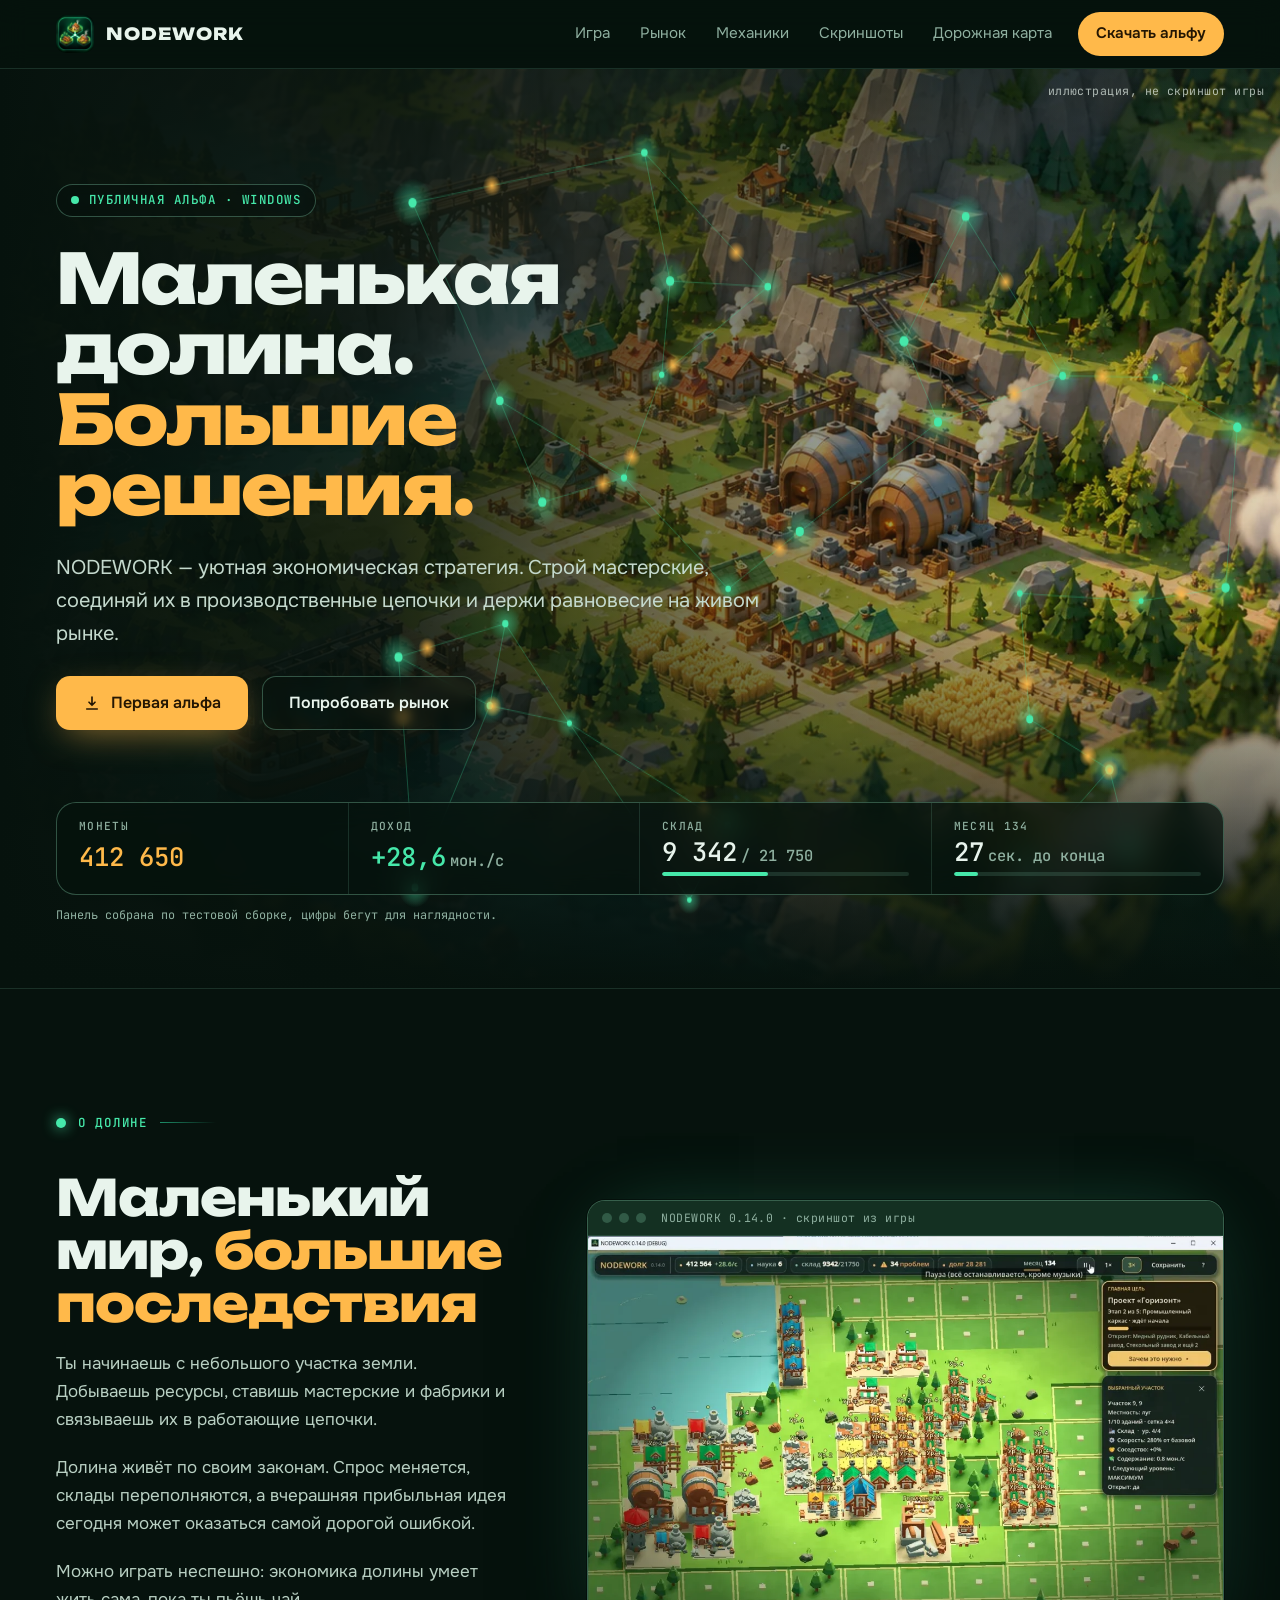
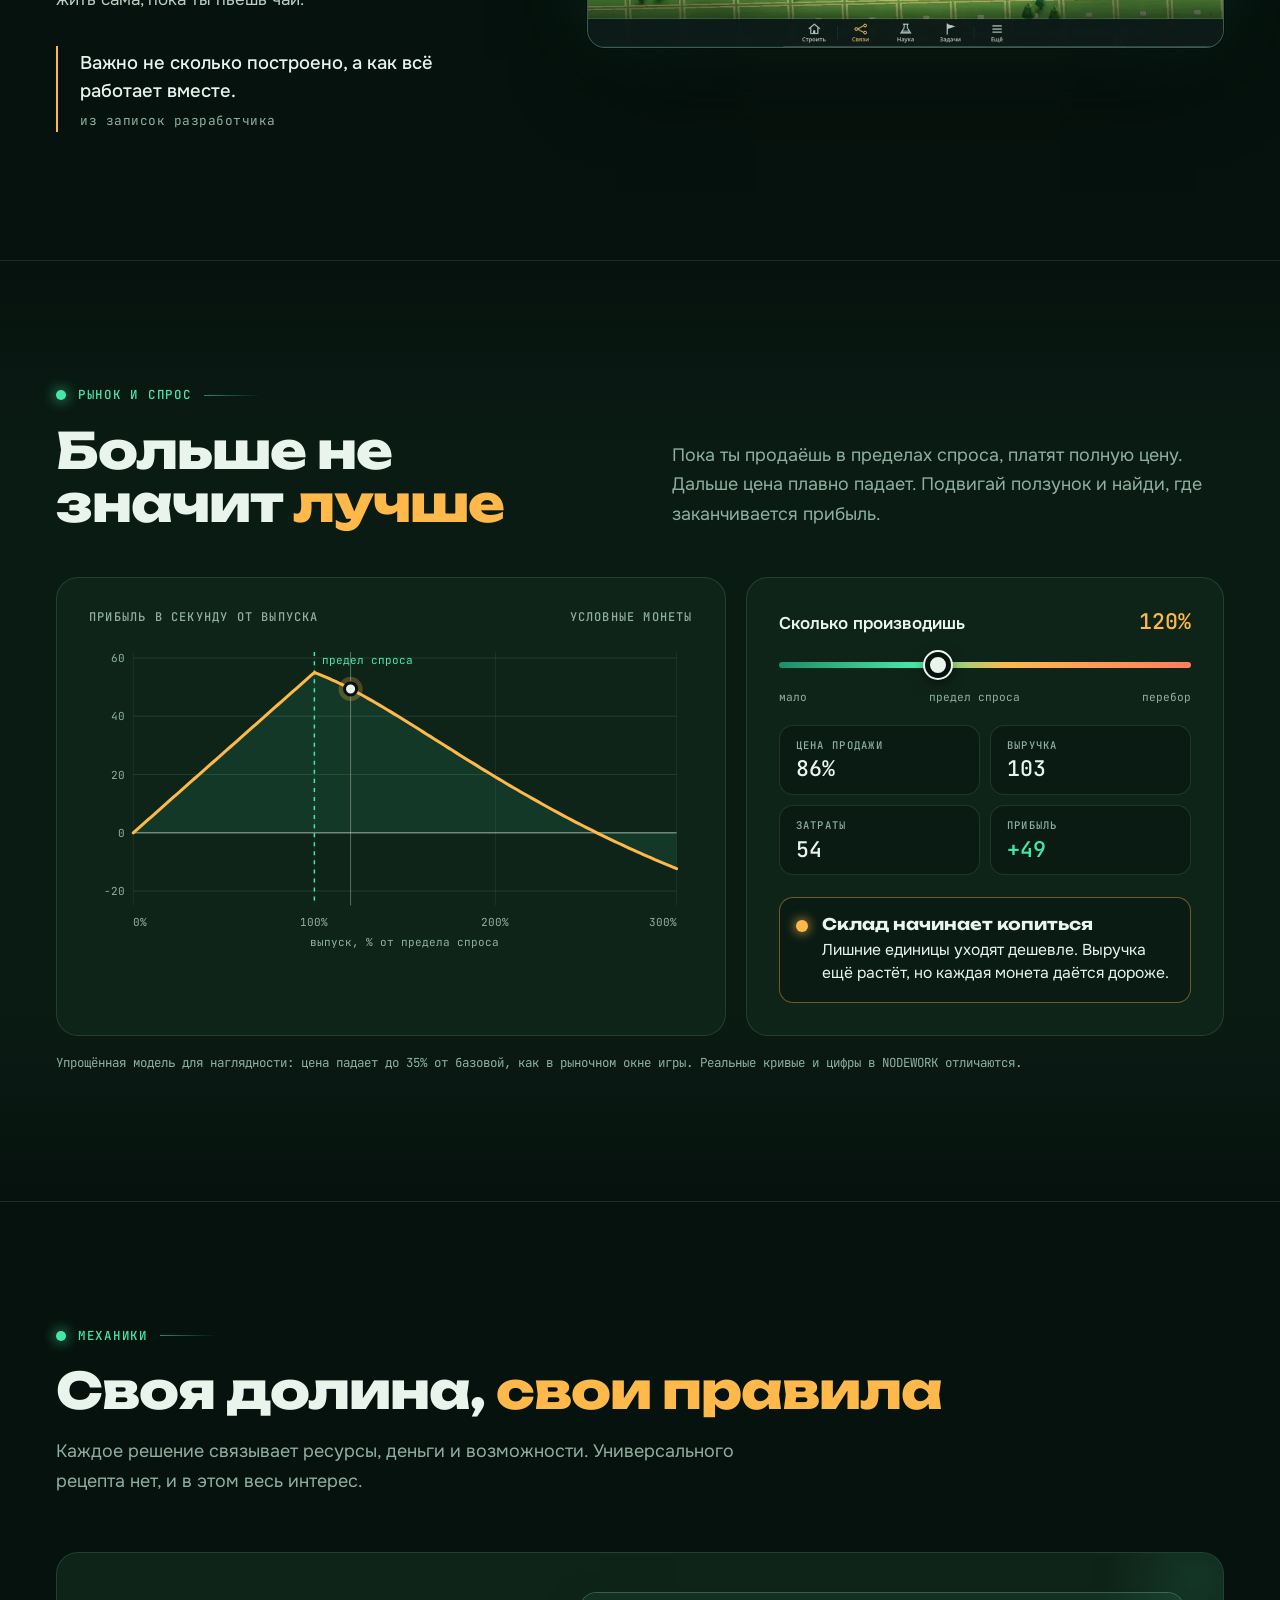
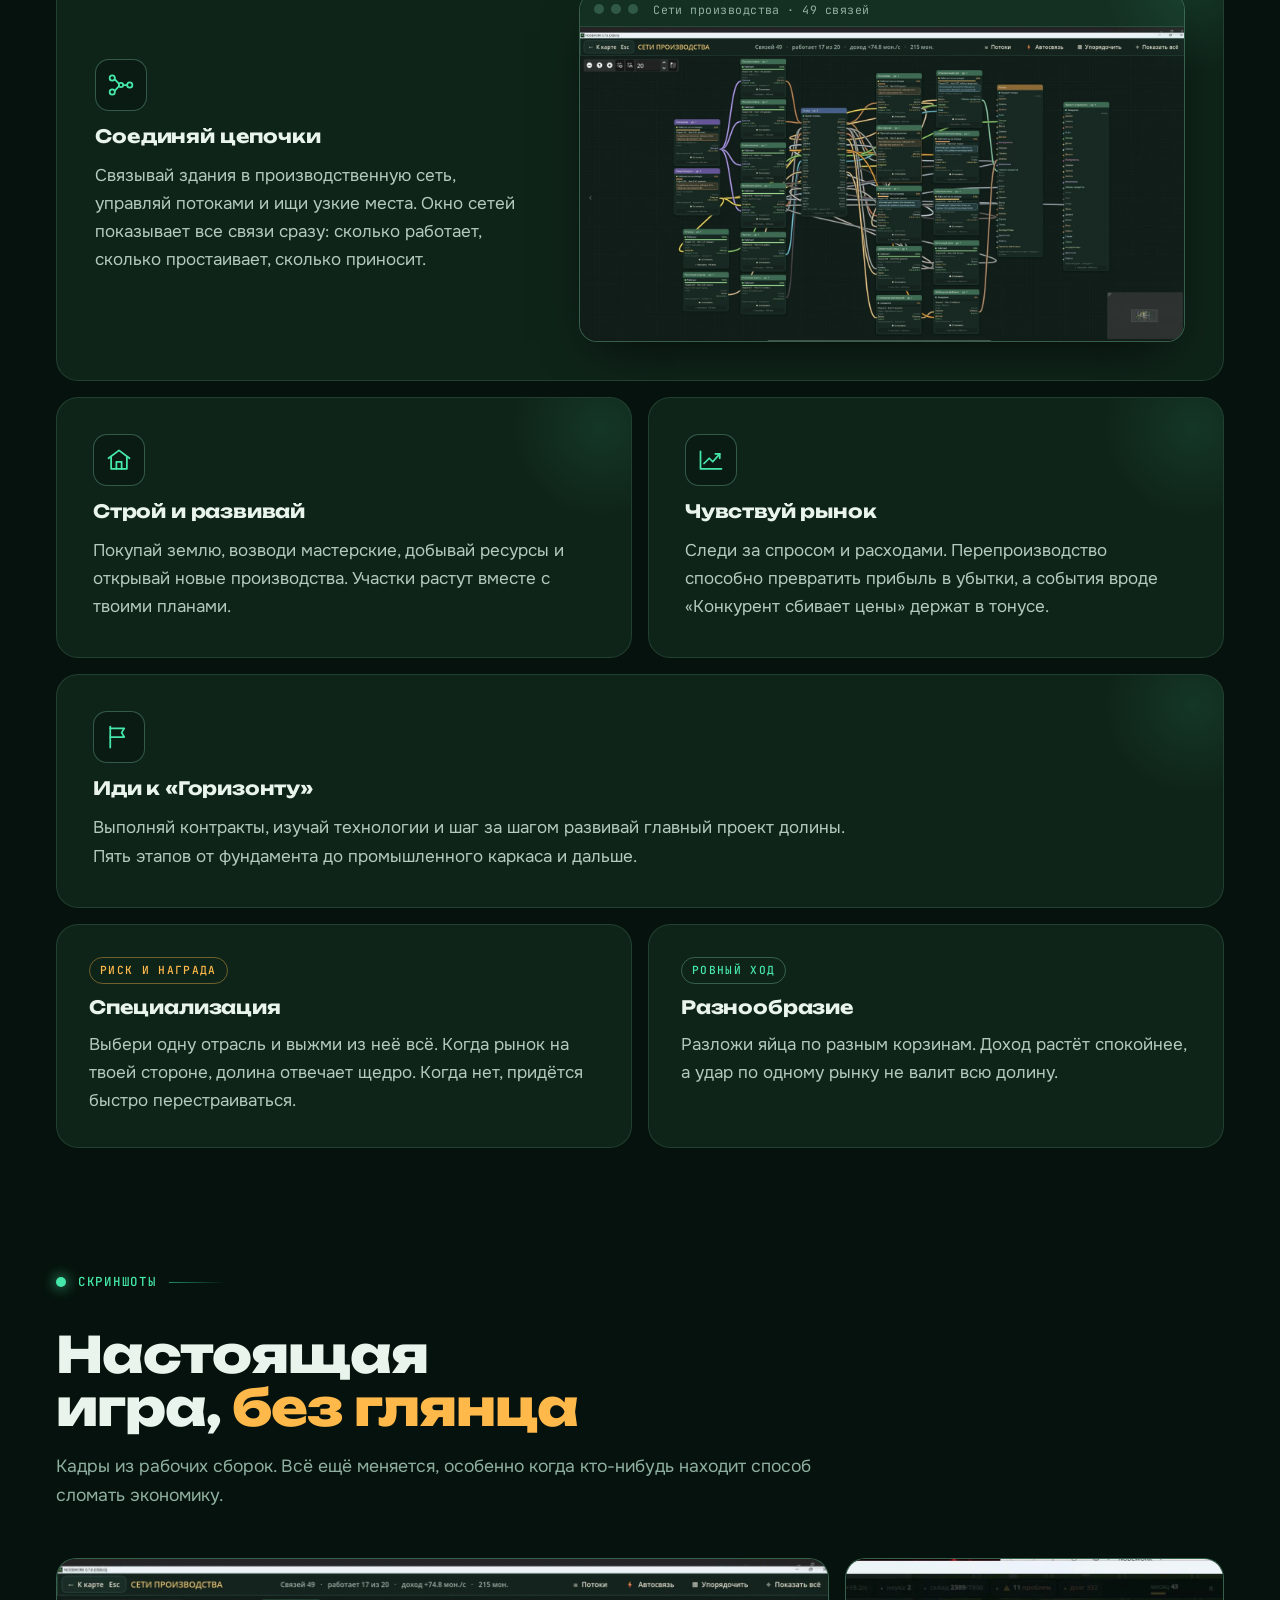
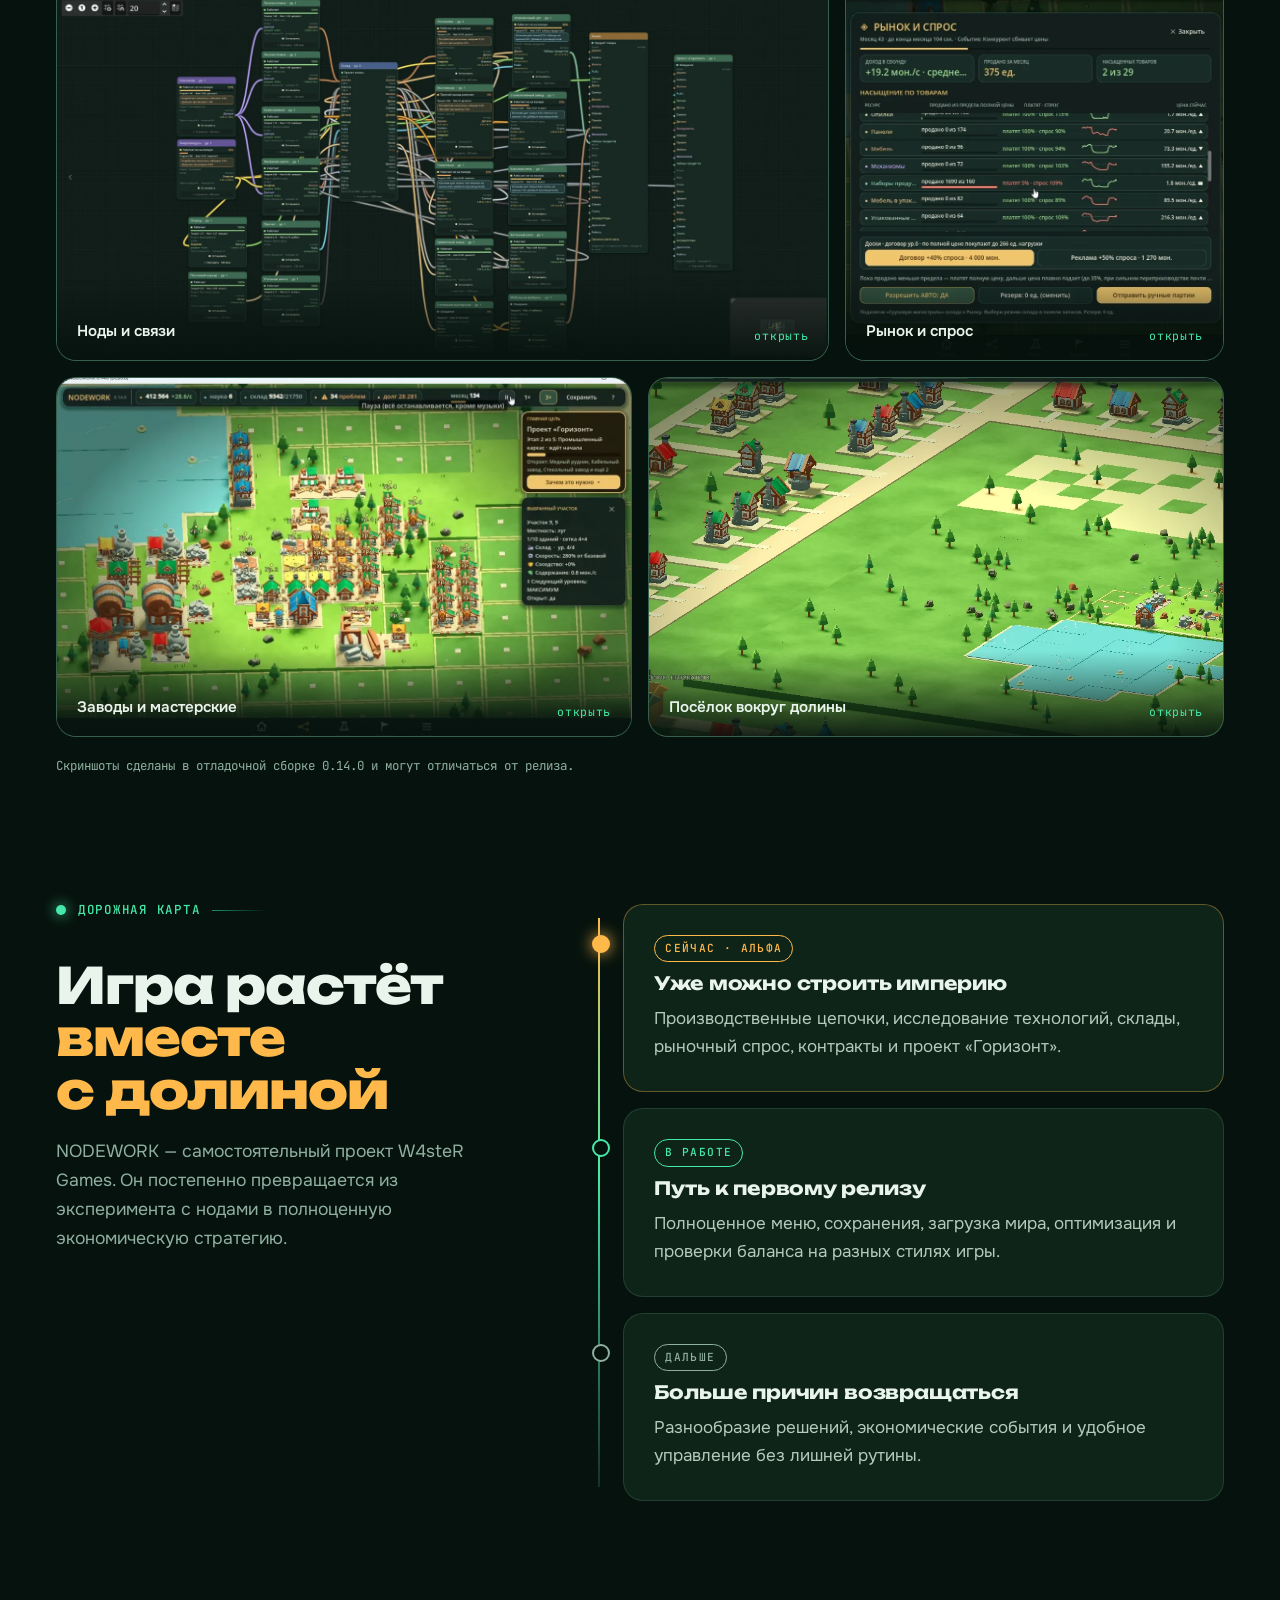
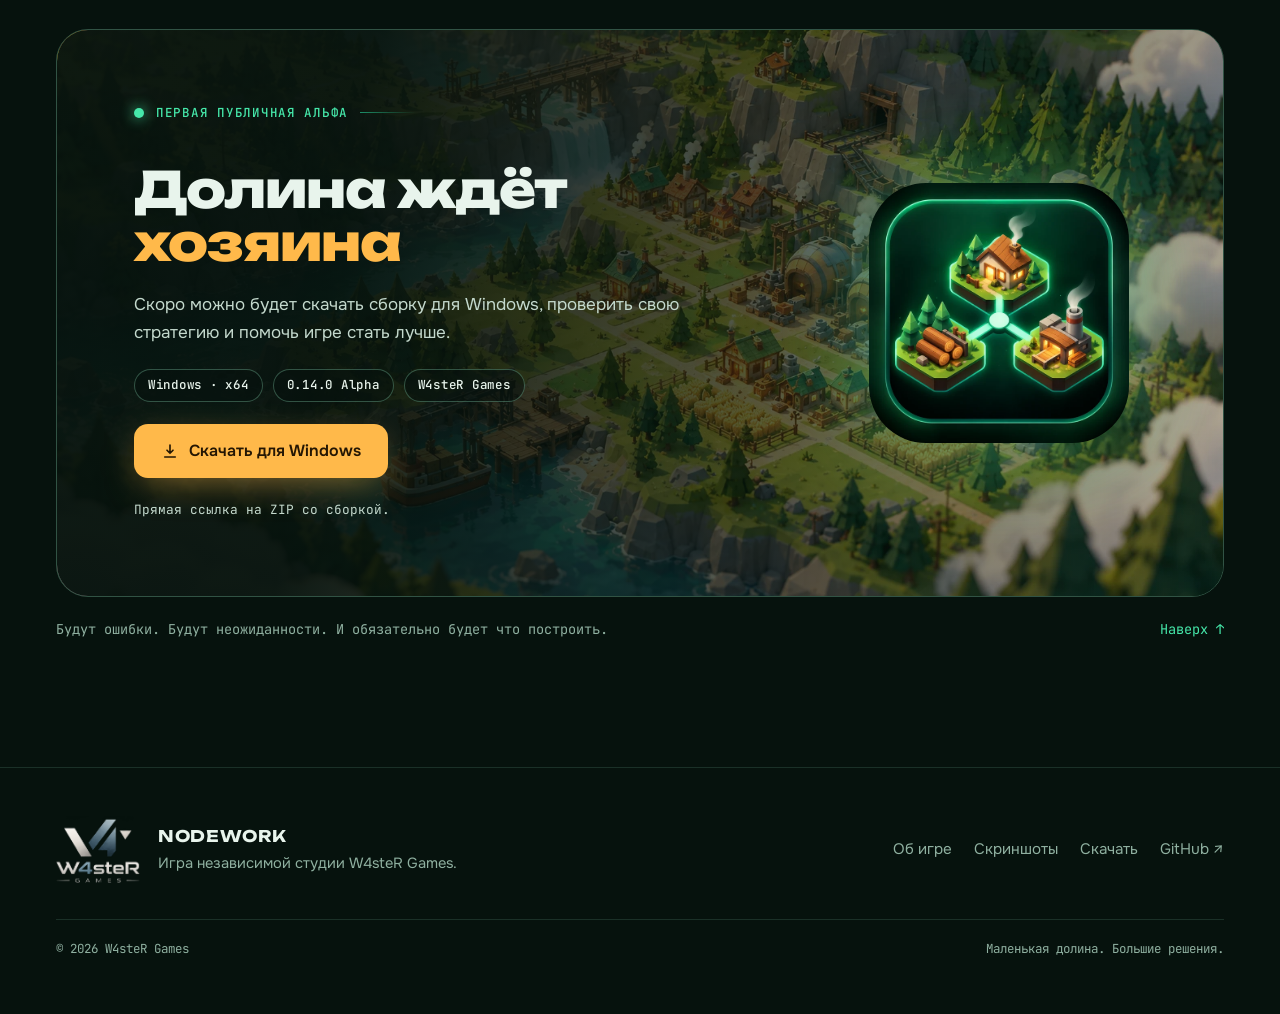
==== commit 6045e035: "feat(nodework): enable Alpha 0.14 download from public Google Drive" ====
--- a/nodework/index.html
+++ b/nodework/index.html
@@ -271,7 +271,7 @@
 
 <script>/*CONFIG*/
 /* Укажи прямой HTTPS-адрес сборки, когда она будет проверена. Пока адрес пуст, сайт честно пишет «Сборка готовится». */
-window.NODEWORK_SITE = { version: '0.14.0 Alpha', downloadUrl: '', repositoryUrl: '' };
+window.NODEWORK_SITE = { version: '0.14.0 Alpha', downloadUrl: 'https://drive.google.com/file/d/1oQOzQ9hlFri5xpSJgGjYzDDgO-FwLlBl/view?usp=sharing', repositoryUrl: '' };
 /*ENDCONFIG*/</script>
 
 <a class="skip" href="#main">К содержимому</a>
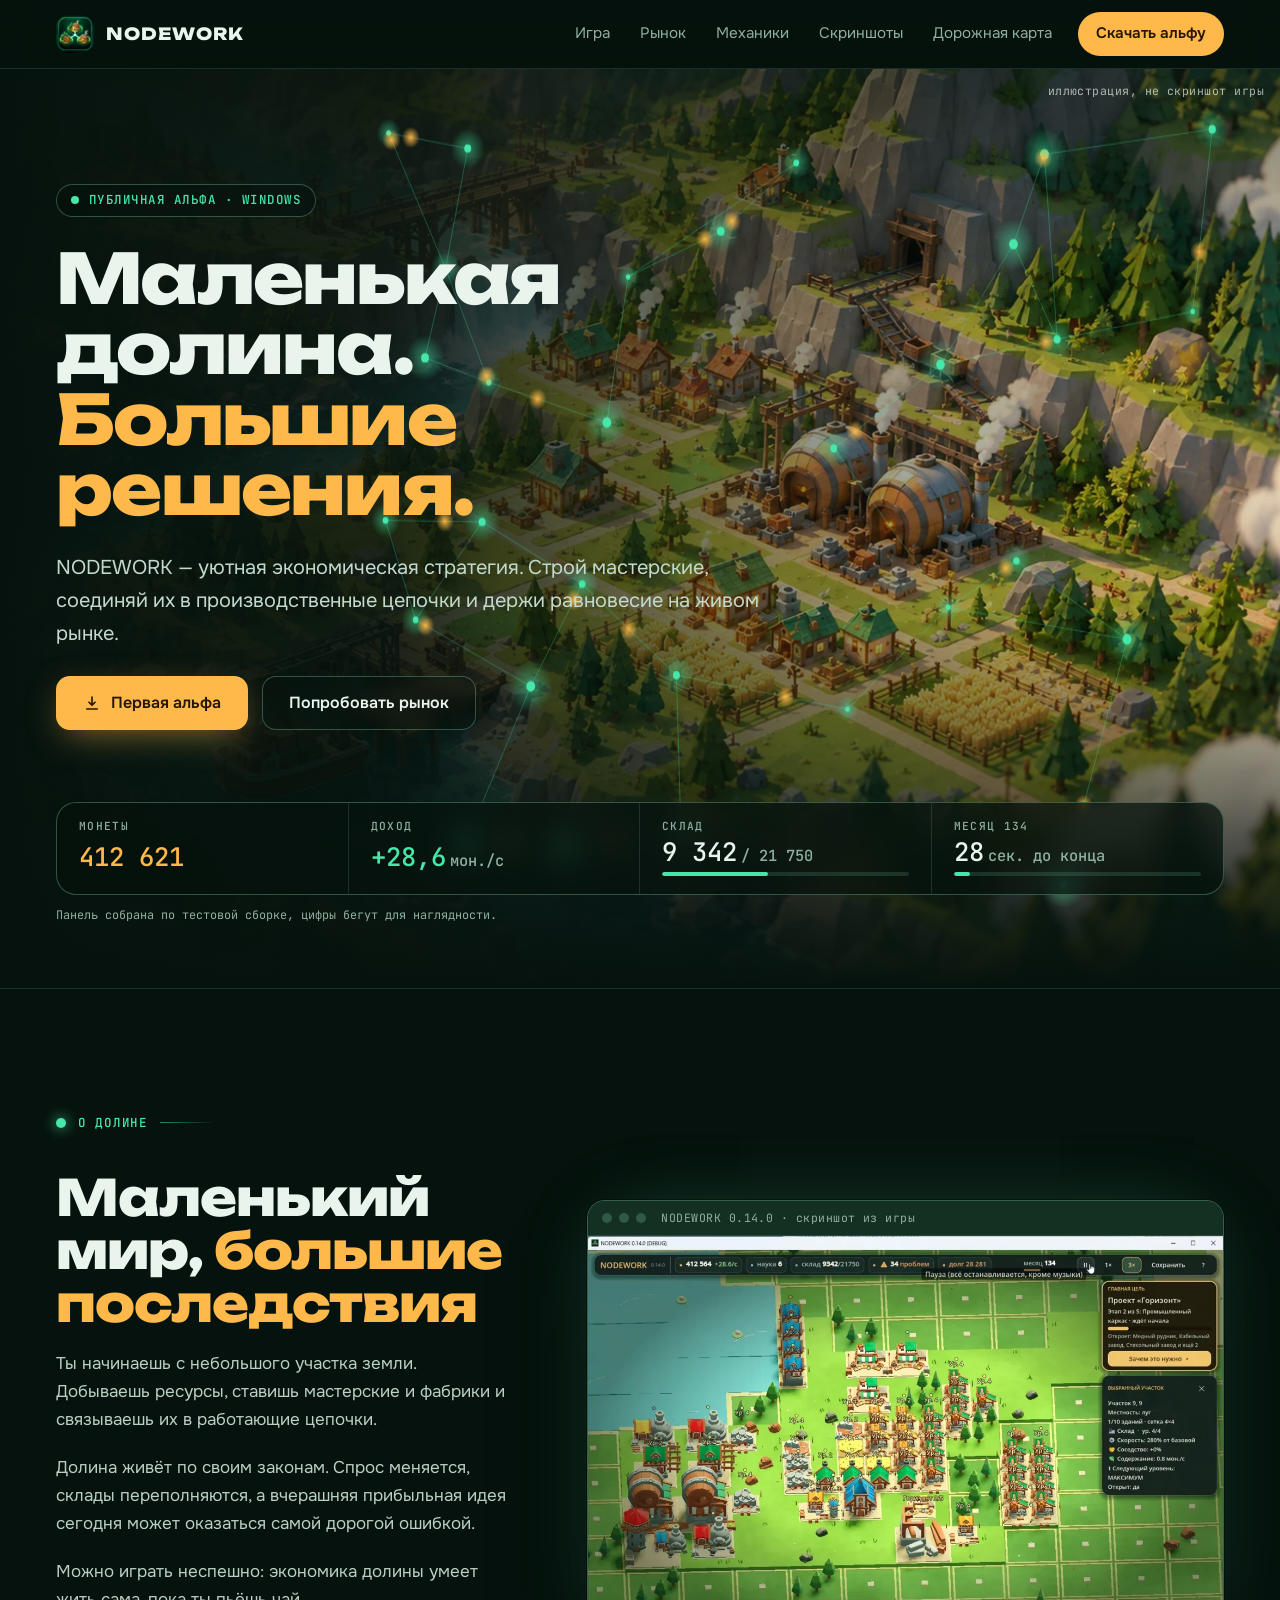
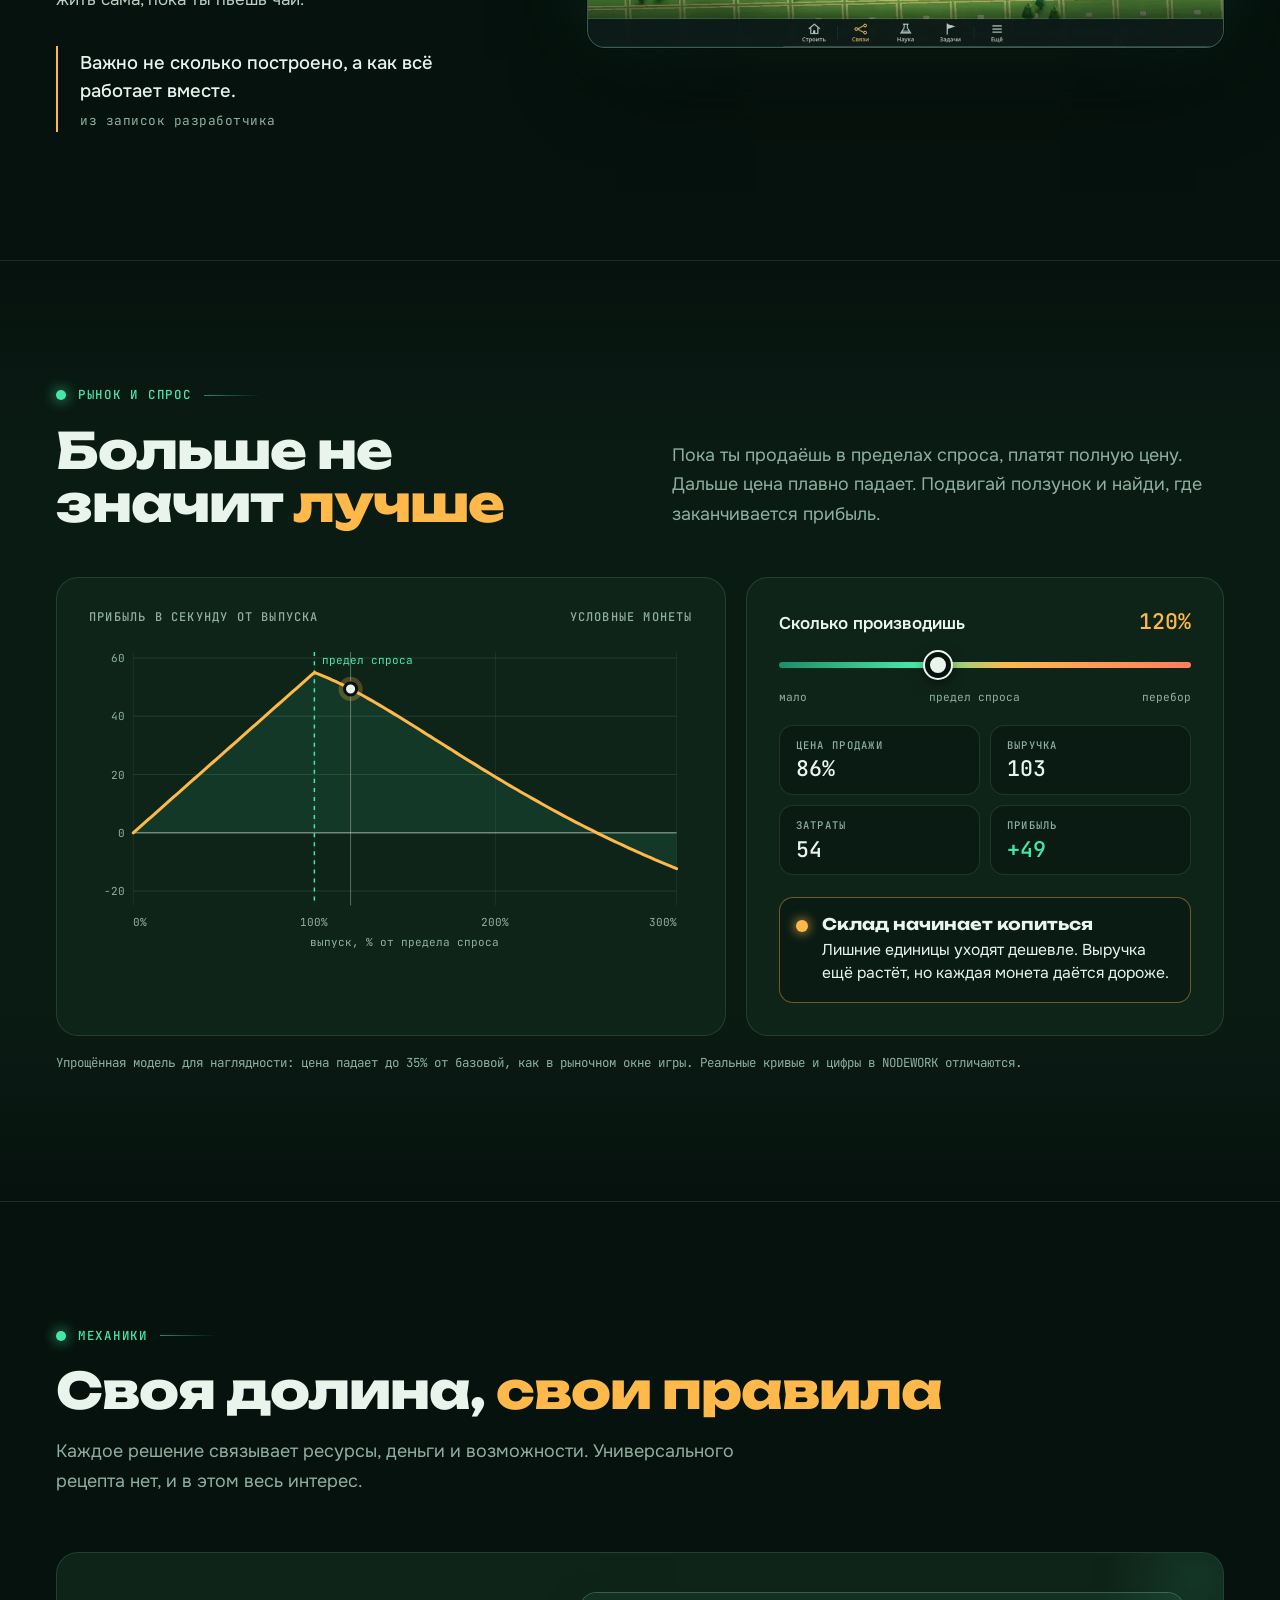
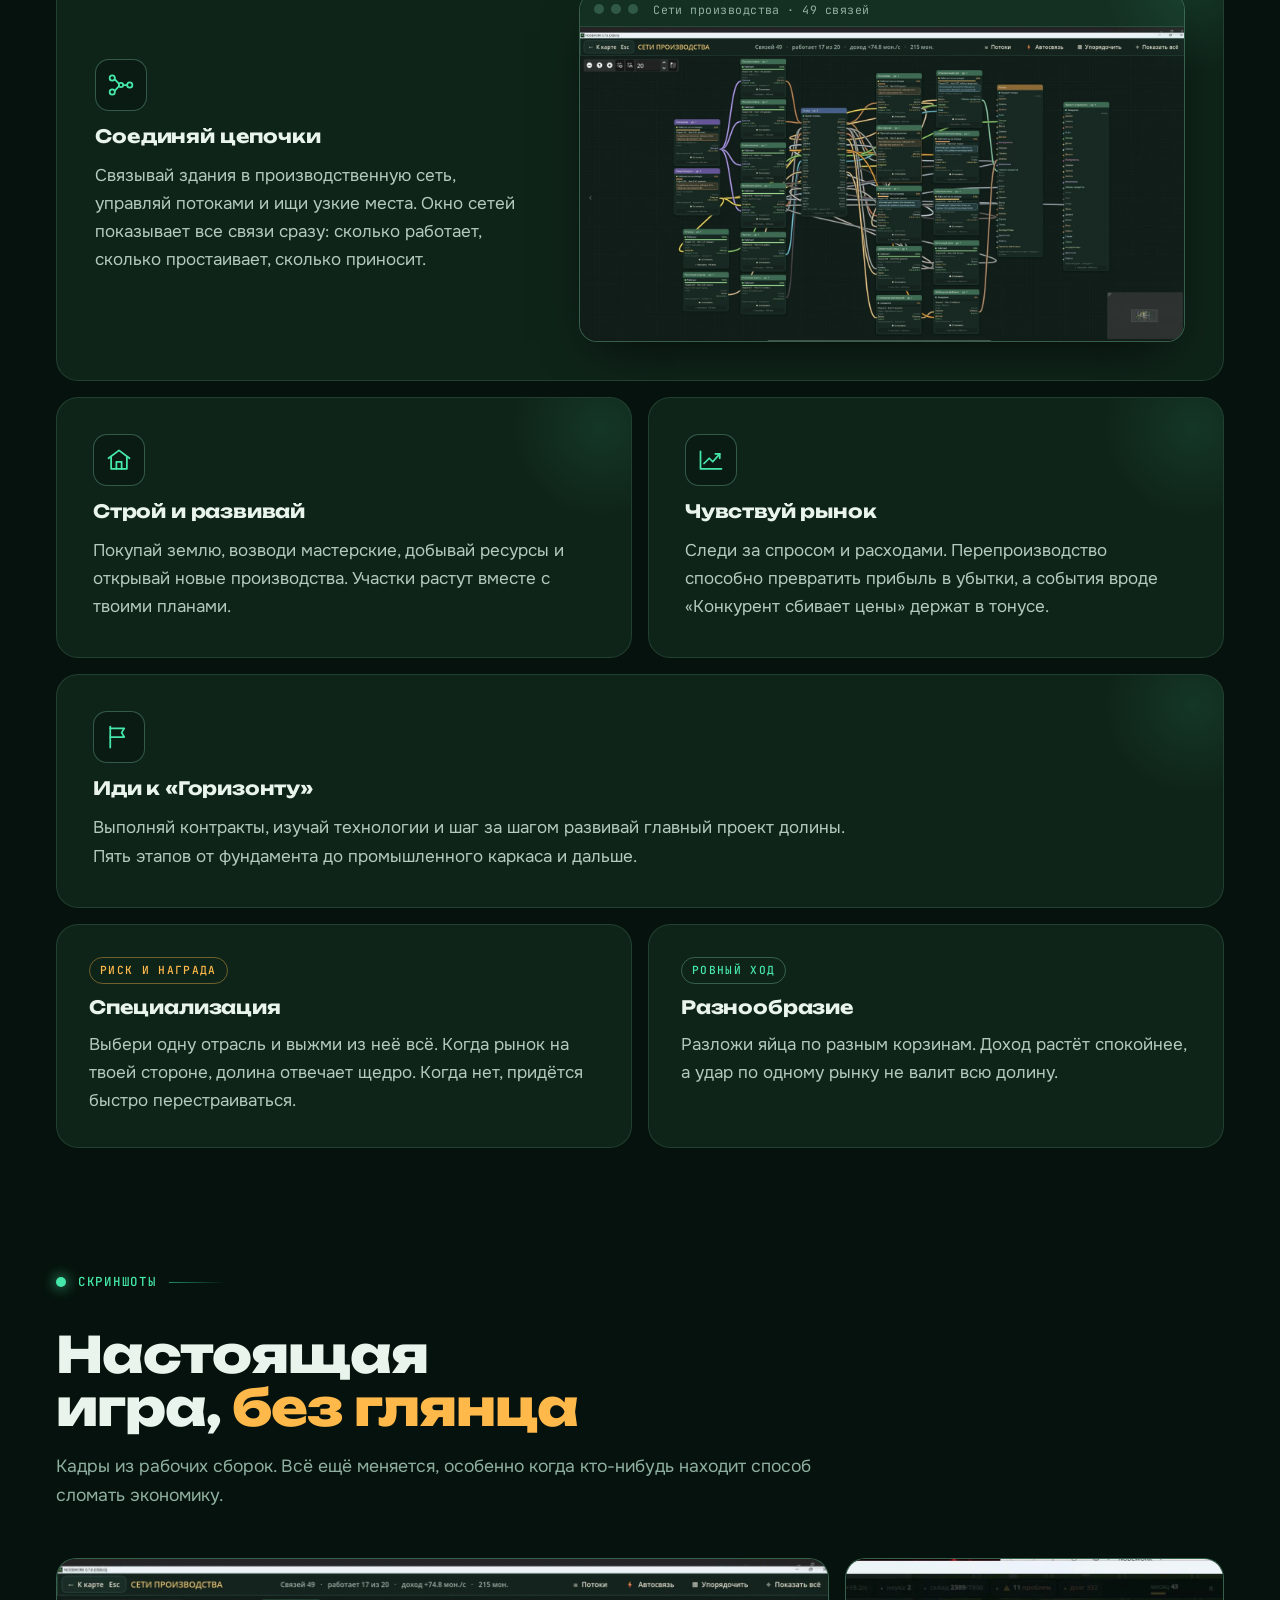
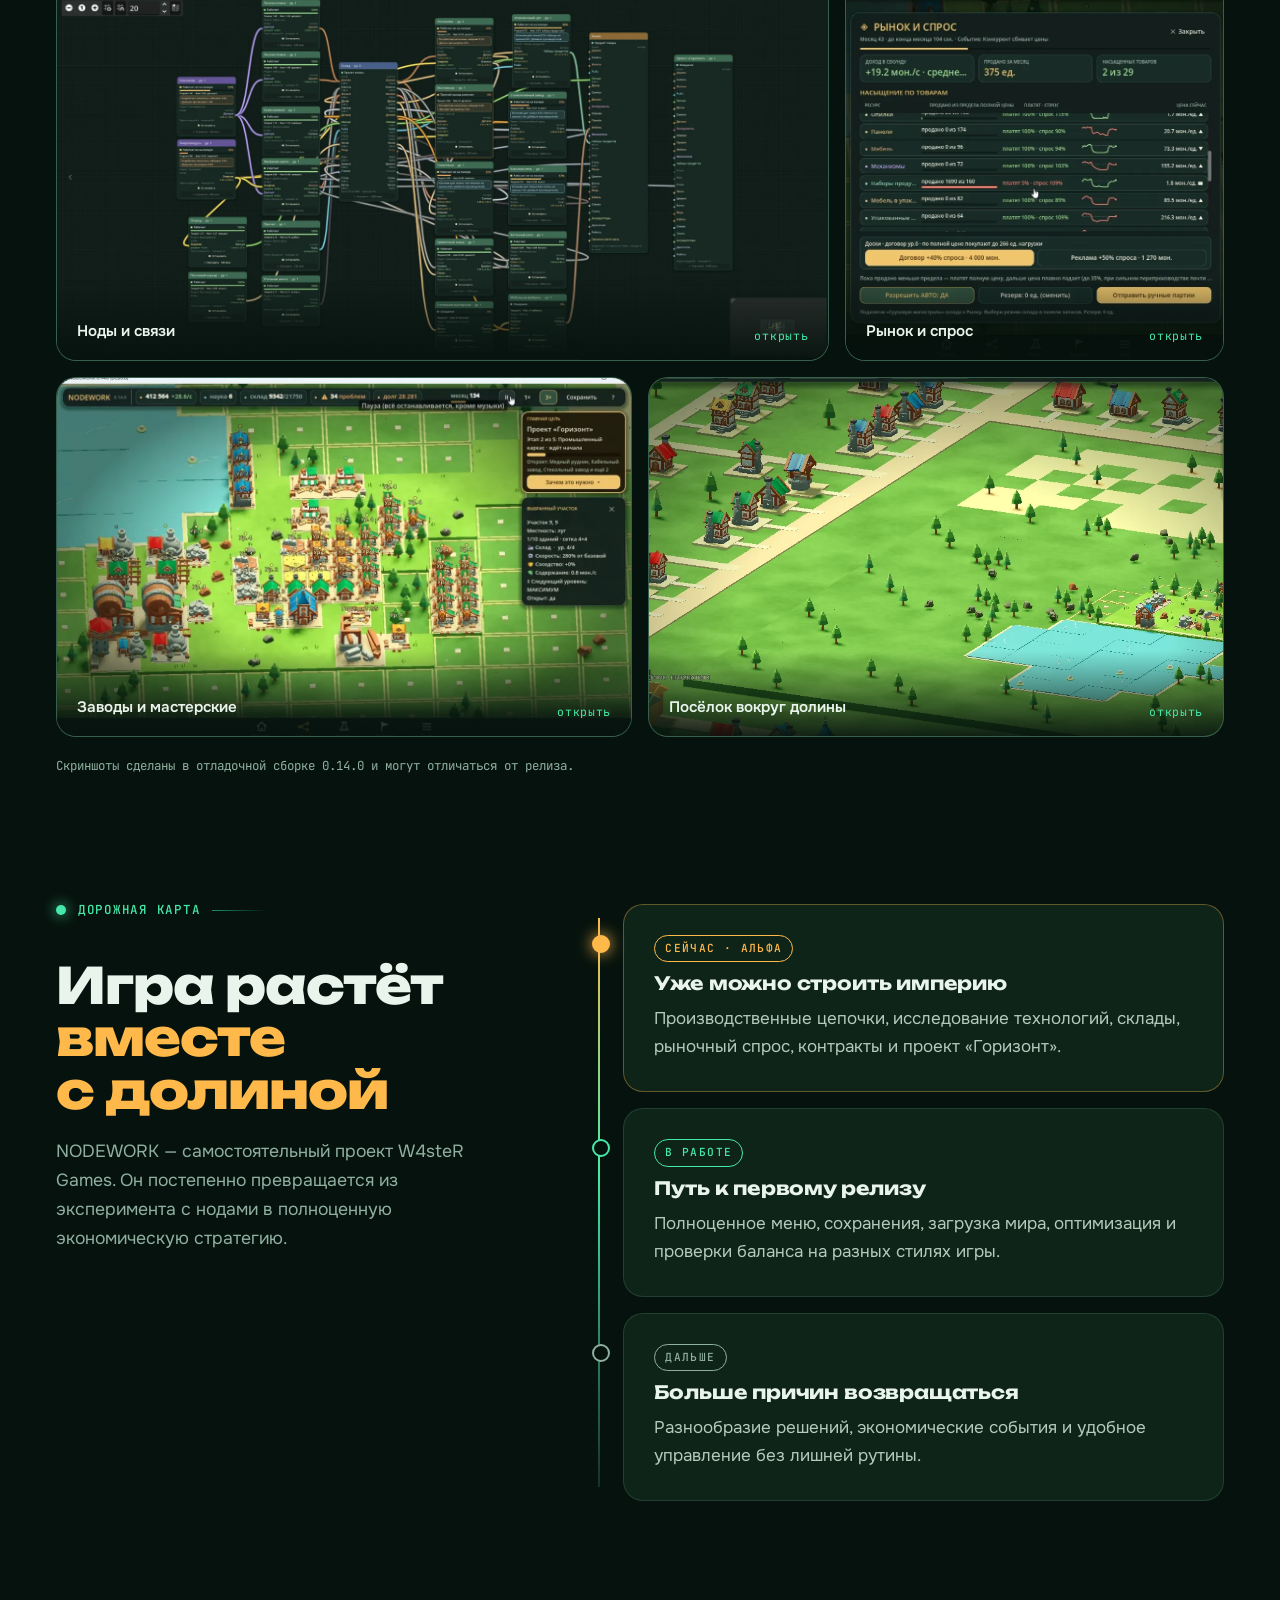
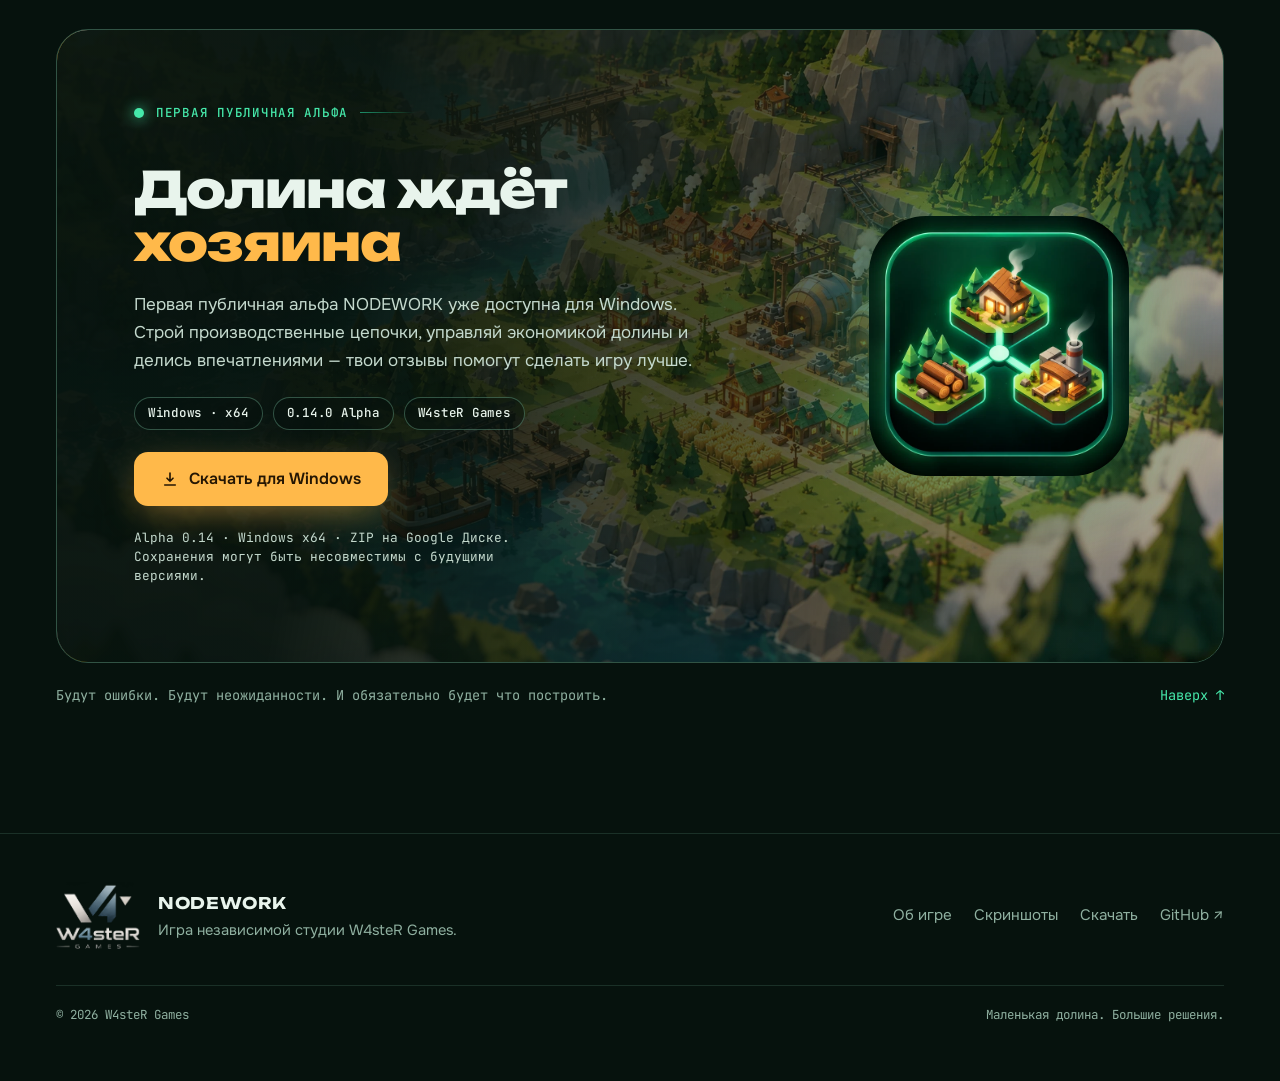
==== commit fa303fa3: "fix(nodework): replace coming-soon release copy and activate download in HTML" ====
--- a/nodework/index.html
+++ b/nodework/index.html
@@ -424,10 +424,10 @@
         <div class="rel-copy">
           <div class="kicker">Первая публичная альфа</div>
           <h2 id="dl-t">Долина ждёт <em>хозяина</em></h2>
-          <p>Скоро можно будет скачать сборку для Windows, проверить свою стратегию и помочь игре стать лучше.</p>
+          <p>Первая публичная альфа NODEWORK уже доступна для Windows. Строй производственные цепочки, управляй экономикой долины и делись впечатлениями — твои отзывы помогут сделать игру лучше.</p>
           <div class="meta"><span>Windows · x64</span><span id="ver">0.14.0 Alpha</span><span>W4steR Games</span></div>
-          <a id="dl" class="btn btn-gold" aria-disabled="true" role="link" tabindex="-1"><svg viewBox="0 0 24 24" fill="none" stroke="currentColor" stroke-width="2.2" stroke-linecap="round" stroke-linejoin="round"><path d="M12 4v11m0 0-4-4m4 4 4-4M5 20h14"/></svg><span id="dl-t2">Сборка готовится</span></a>
-          <p class="rel-status" id="dl-status">Ссылка появится после проверки публичной сборки.</p>
+          <a id="dl" class="btn btn-gold" href="https://drive.google.com/file/d/1oQOzQ9hlFri5xpSJgGjYzDDgO-FwLlBl/view?usp=sharing" target="_blank" rel="noopener noreferrer"><svg viewBox="0 0 24 24" fill="none" stroke="currentColor" stroke-width="2.2" stroke-linecap="round" stroke-linejoin="round"><path d="M12 4v11m0 0-4-4m4 4 4-4M5 20h14"/></svg><span id="dl-t2">Скачать для Windows</span></a>
+          <p class="rel-status" id="dl-status">Alpha 0.14 · Windows x64 · ZIP на Google Диске. Сохранения могут быть несовместимы с будущими версиями.</p>
         </div>
         <div class="rel-icon"><img src="assets/icon.webp" width="640" height="640" loading="lazy" alt="Иконка NODEWORK: три островка с домом, лесопилкой и мастерской, соединённые светящейся нодой"></div>
       </div>
@@ -470,7 +470,7 @@
   if(CFG.repositoryUrl) $('repo').href=CFG.repositoryUrl;
   if(CFG.downloadUrl && /^https:\/\//.test(CFG.downloadUrl)){
     var d=$('dl'); d.href=CFG.downloadUrl; d.removeAttribute('aria-disabled'); d.removeAttribute('tabindex'); d.removeAttribute('role');
-    $('dl-t2').textContent='Скачать для Windows'; $('dl-status').textContent='Прямая ссылка на ZIP со сборкой.';
+    $('dl-t2').textContent='Скачать для Windows';
   }
 
   /* mobile nav */
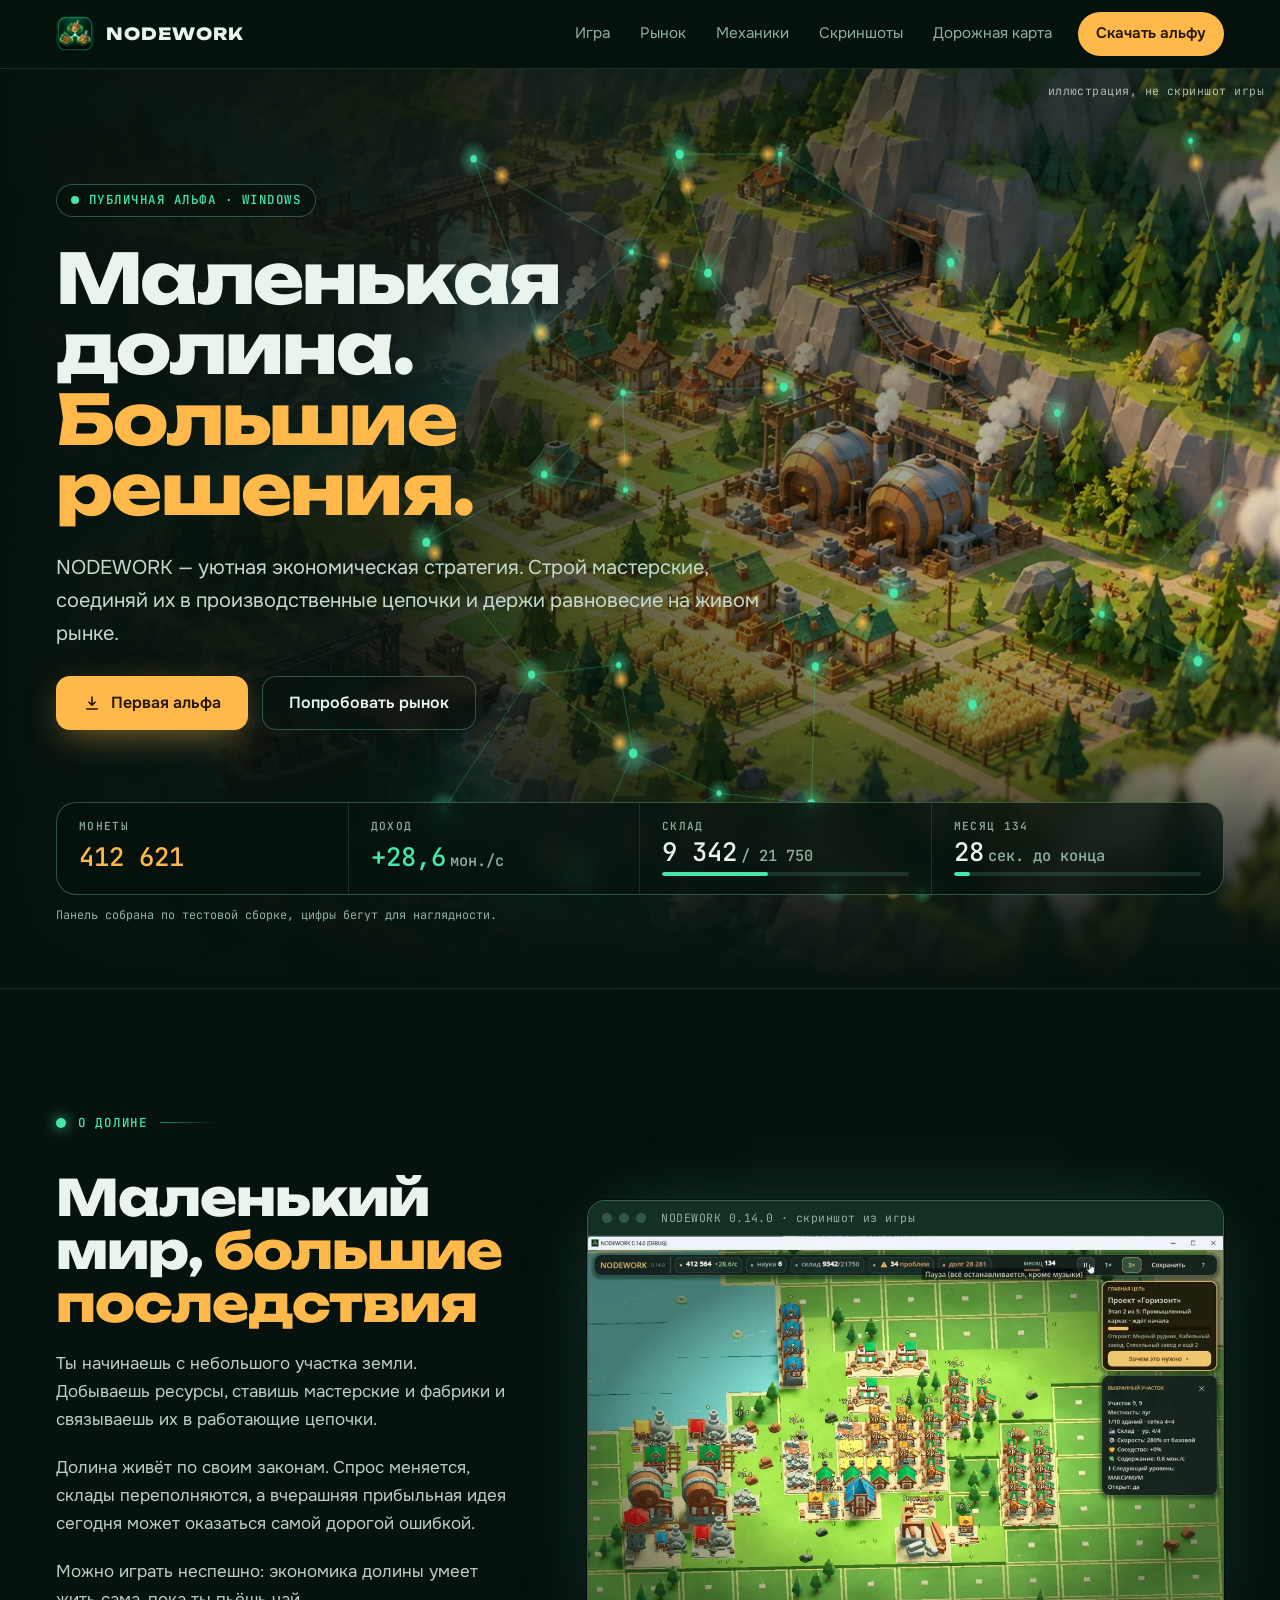
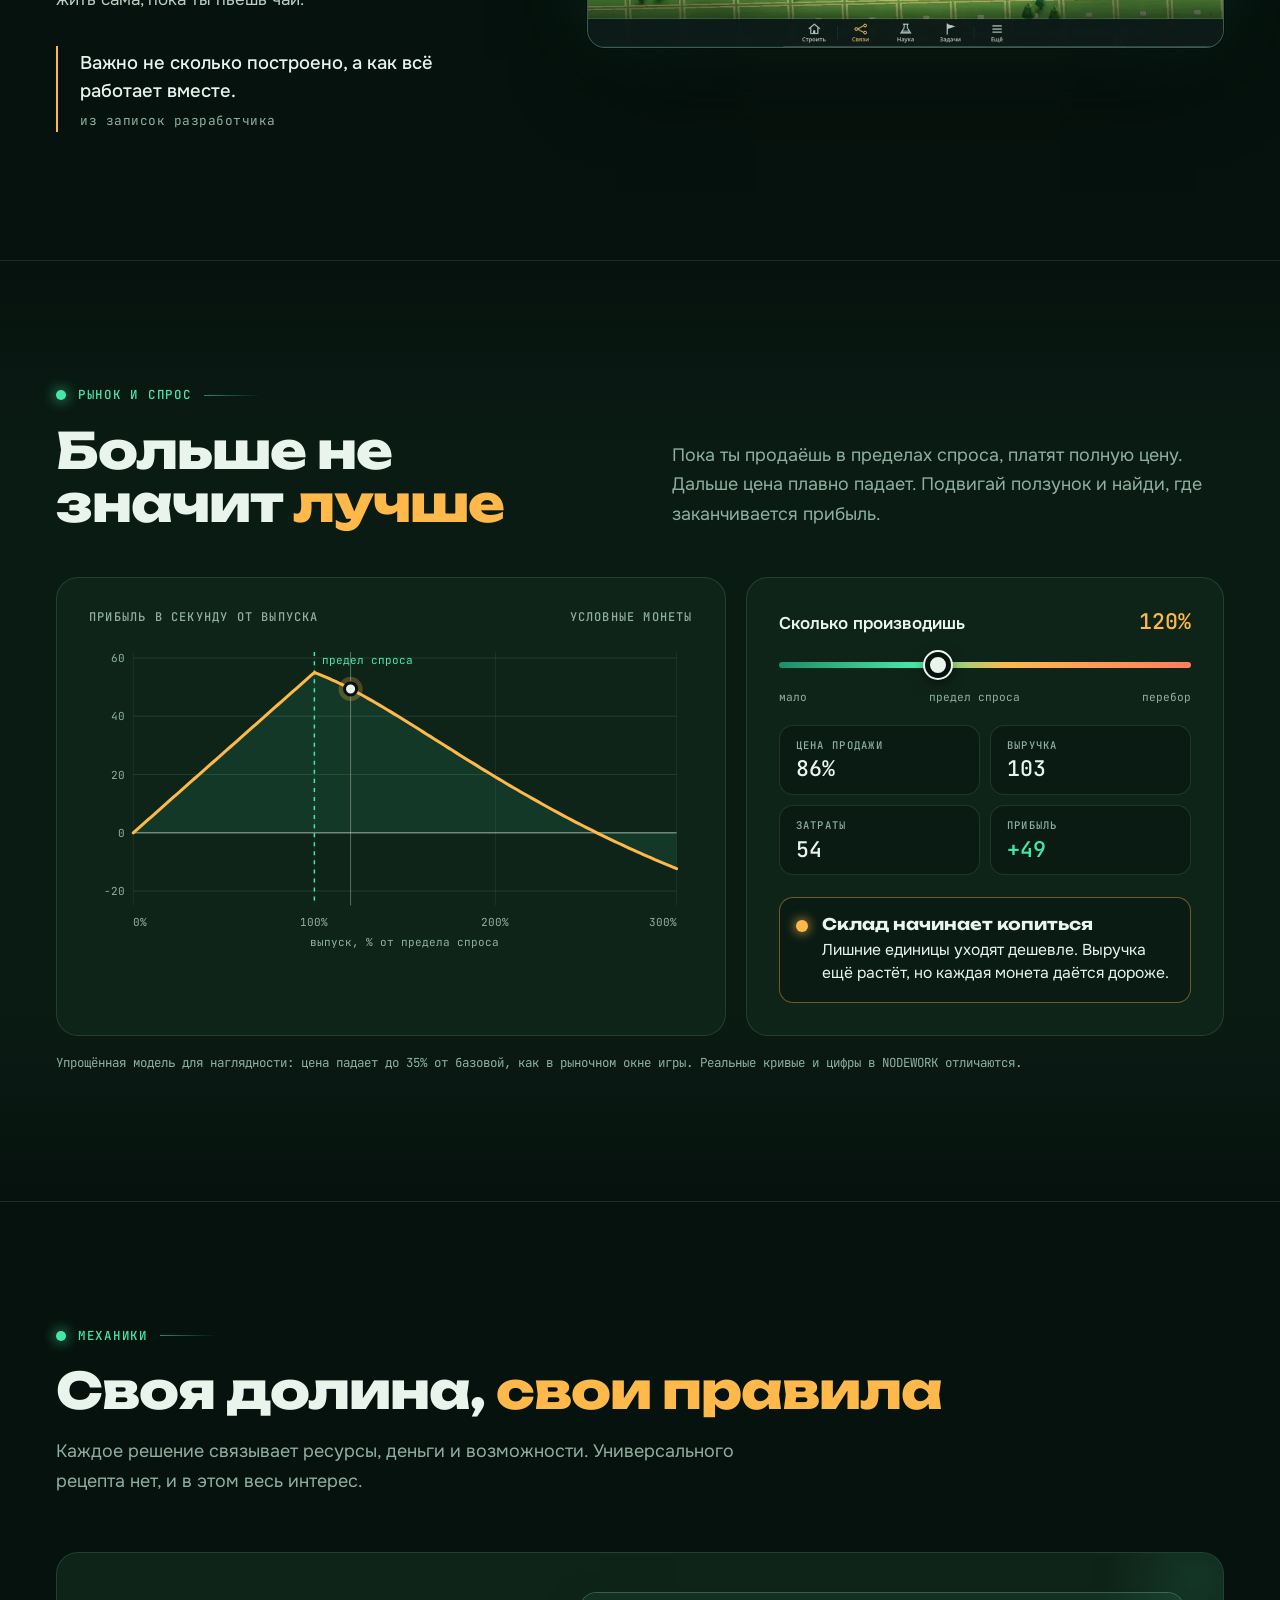
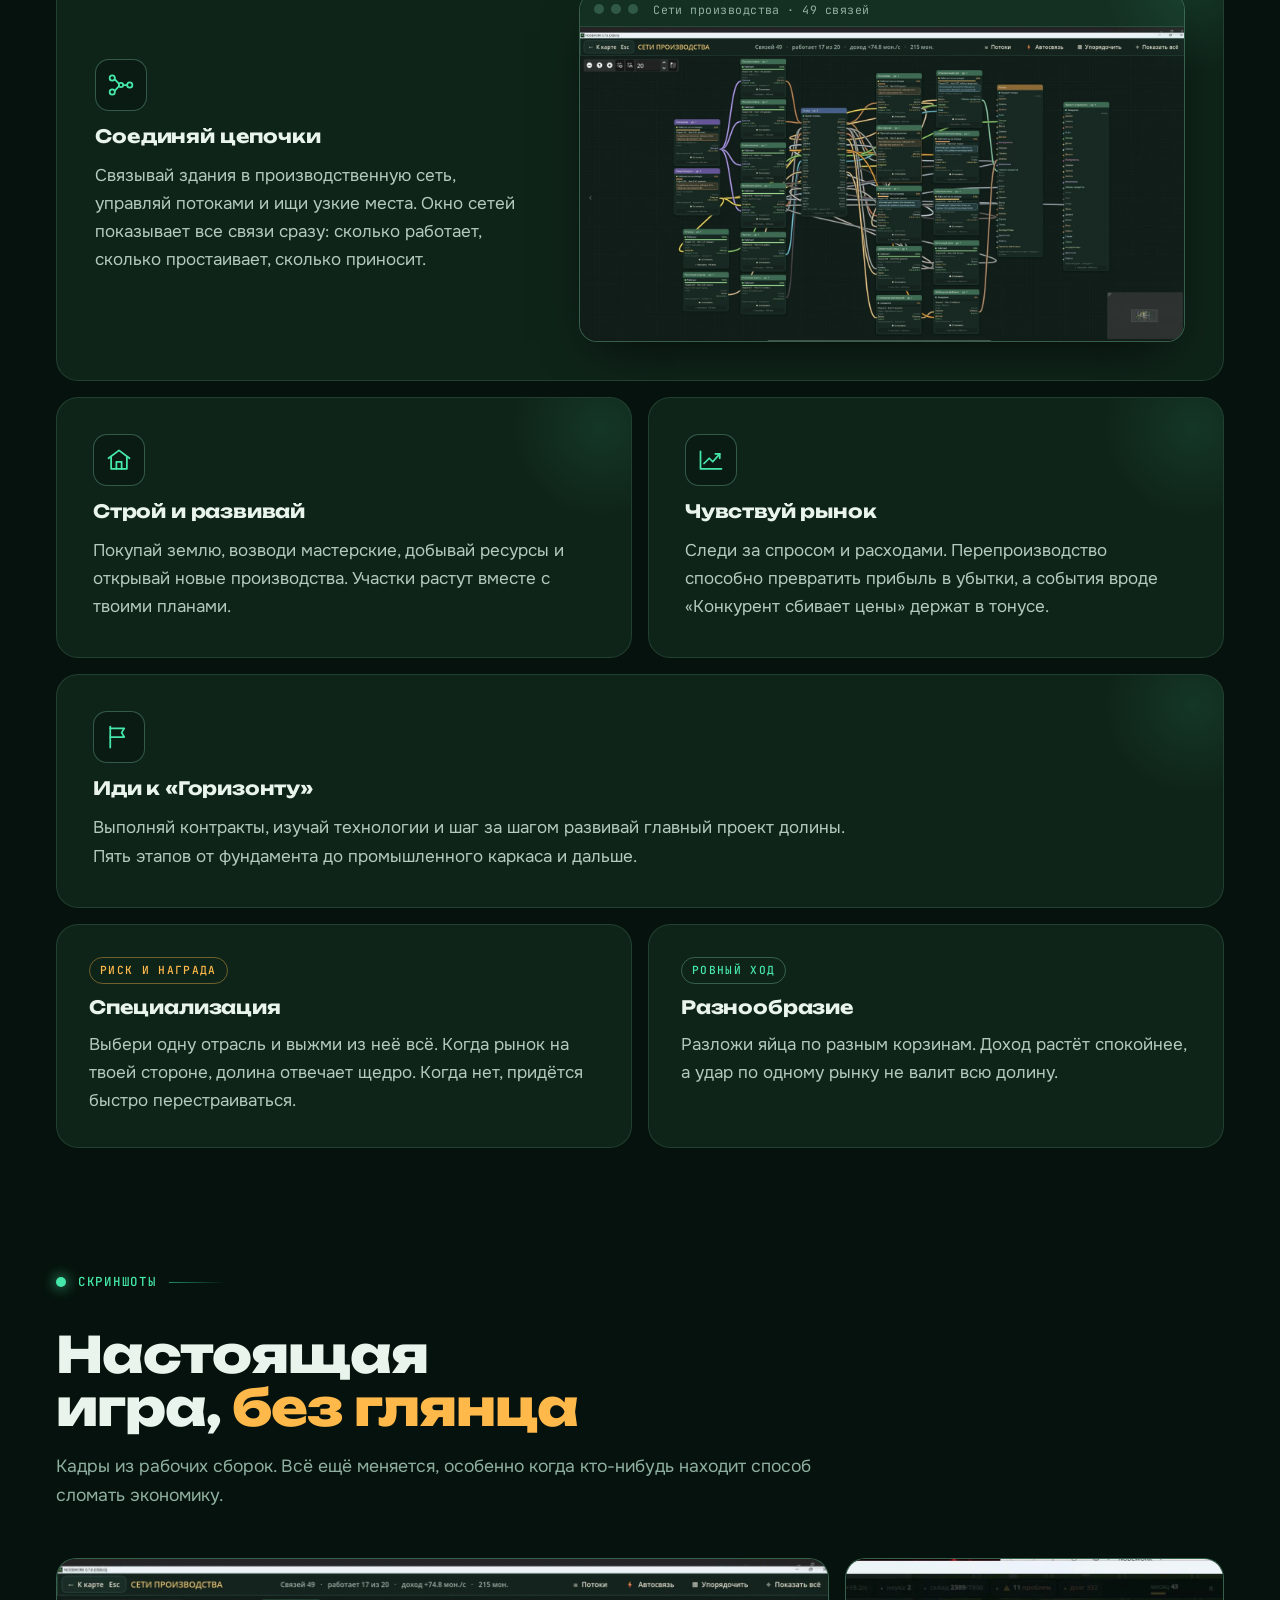
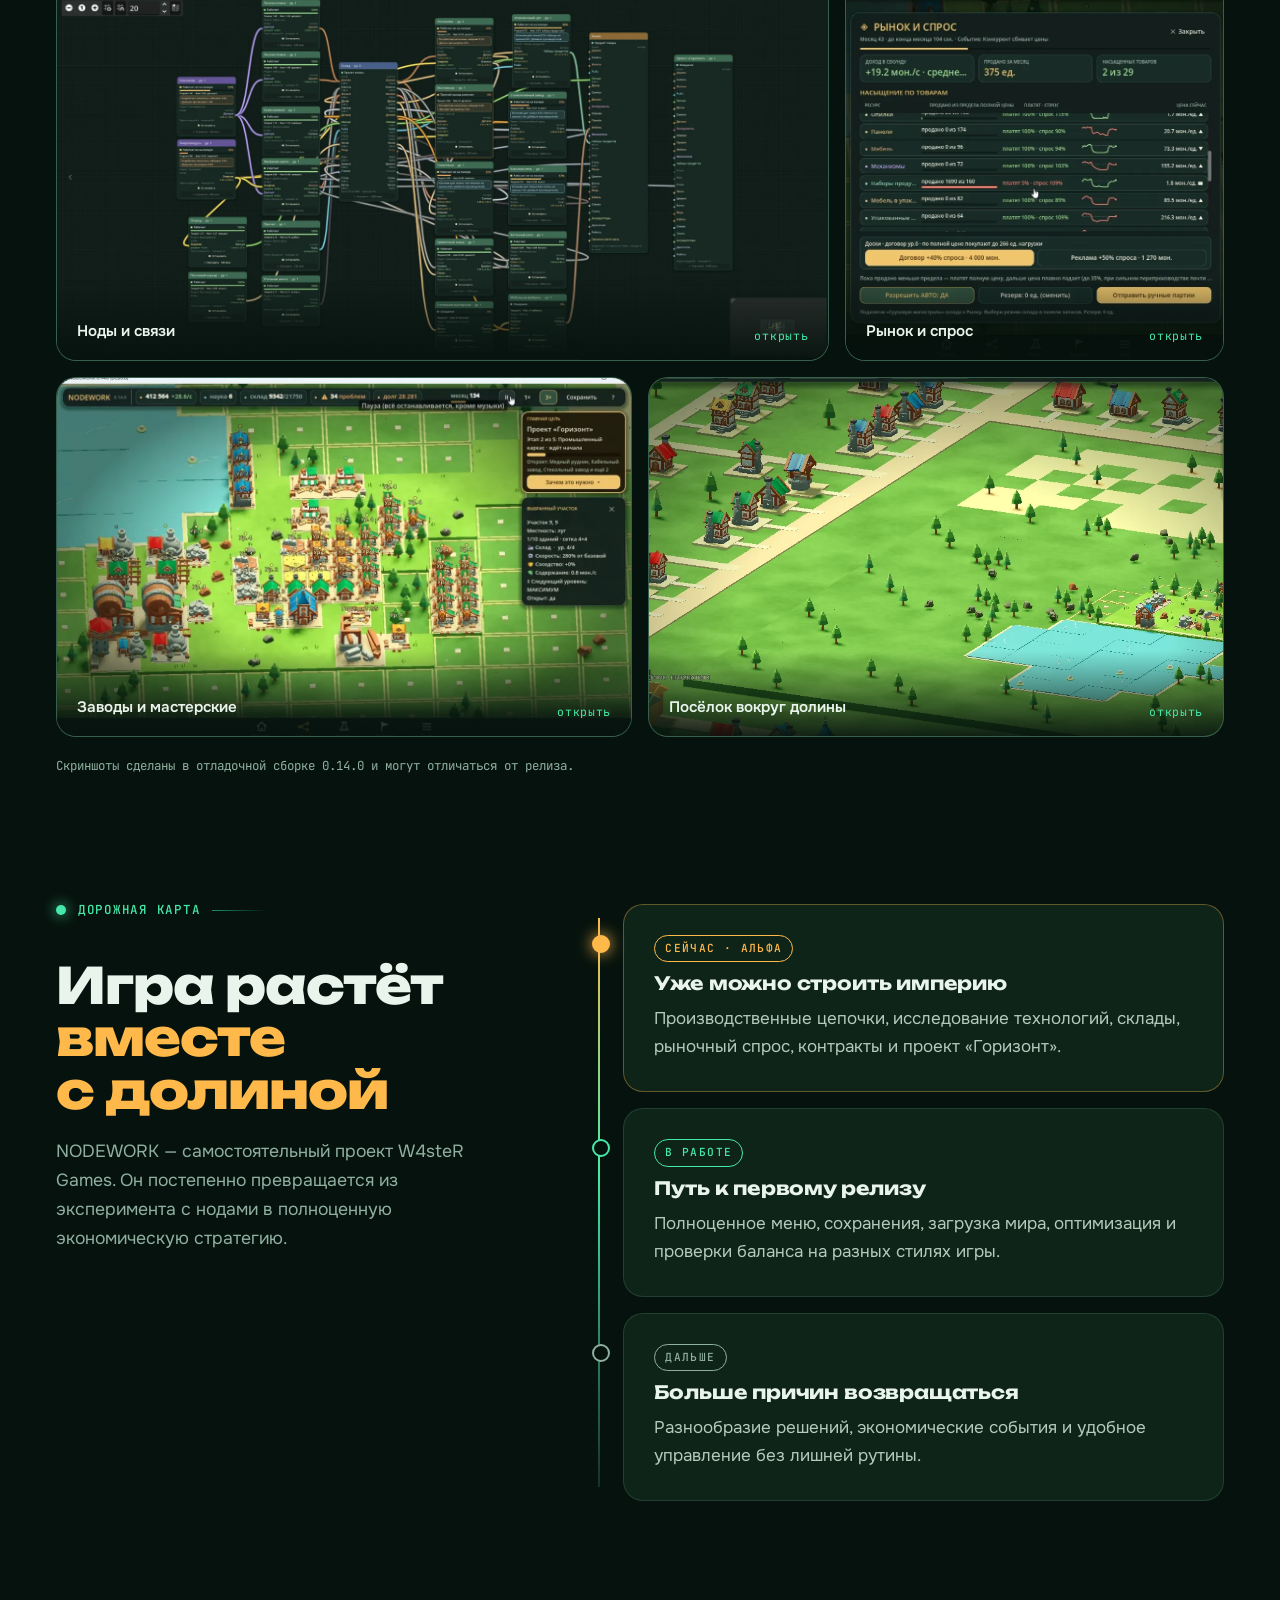
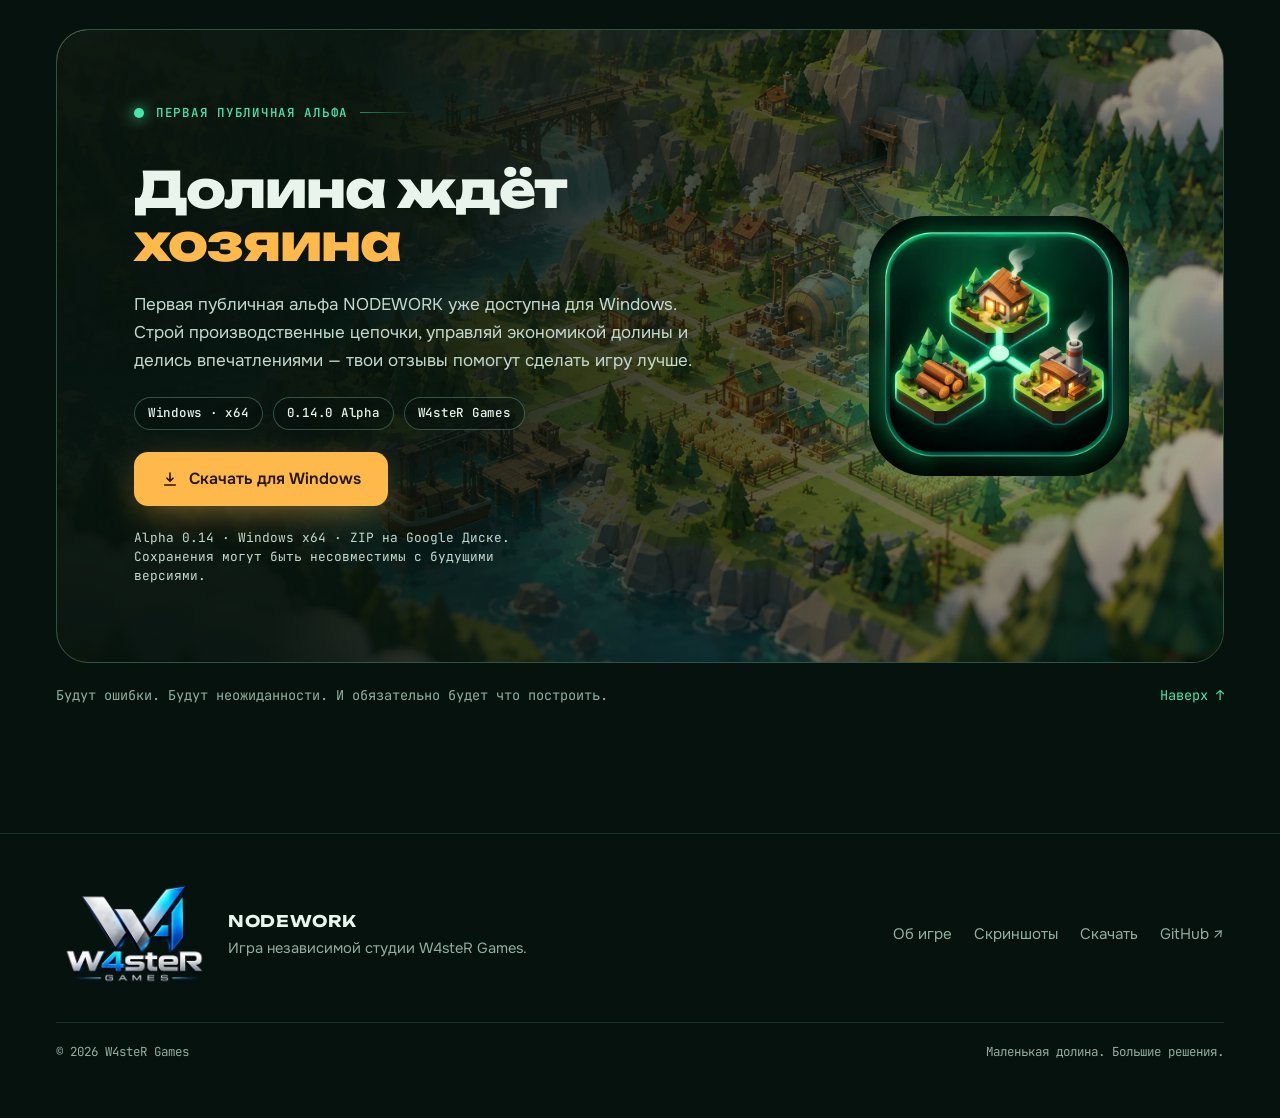
==== commit 25600b2b: "fix(nodework): use official W4steR Games logo in footer" ====
--- a/nodework/index.html
+++ b/nodework/index.html
@@ -220,7 +220,7 @@
 footer{border-top:1px solid var(--line);padding-block:48px 56px}
 .foot{display:grid;grid-template-columns:minmax(0,1fr) auto;gap:32px;align-items:center}
 .foot-brand{display:flex;gap:18px;align-items:center}
-.foot-brand img.logo{width:84px;height:auto}
+.foot-brand img.logo{width:clamp(96px,15vw,154px);height:auto;flex:none}
 .foot-brand p{color:var(--mute);font-size:.92rem;line-height:1.5}
 .foot-brand strong{display:block;color:var(--fg);font-family:var(--f-display);font-size:1rem;margin-bottom:4px;letter-spacing:.04em}
 .foot-links{display:flex;flex-wrap:wrap;gap:6px 22px}
@@ -440,7 +440,7 @@
   <div class="wrap">
     <div class="foot">
       <div class="foot-brand">
-        <img class="logo" src="assets/w4ster-games-logo.png" width="757" height="600" loading="lazy" alt="Логотип W4steR Games">
+        <img class="logo" src="assets/w4ster-games-logo-v2.webp" width="320" height="215" loading="lazy" alt="Логотип W4steR Games">
         <p><strong>NODEWORK</strong>Игра независимой студии W4steR Games.</p>
       </div>
       <div class="foot-links">
